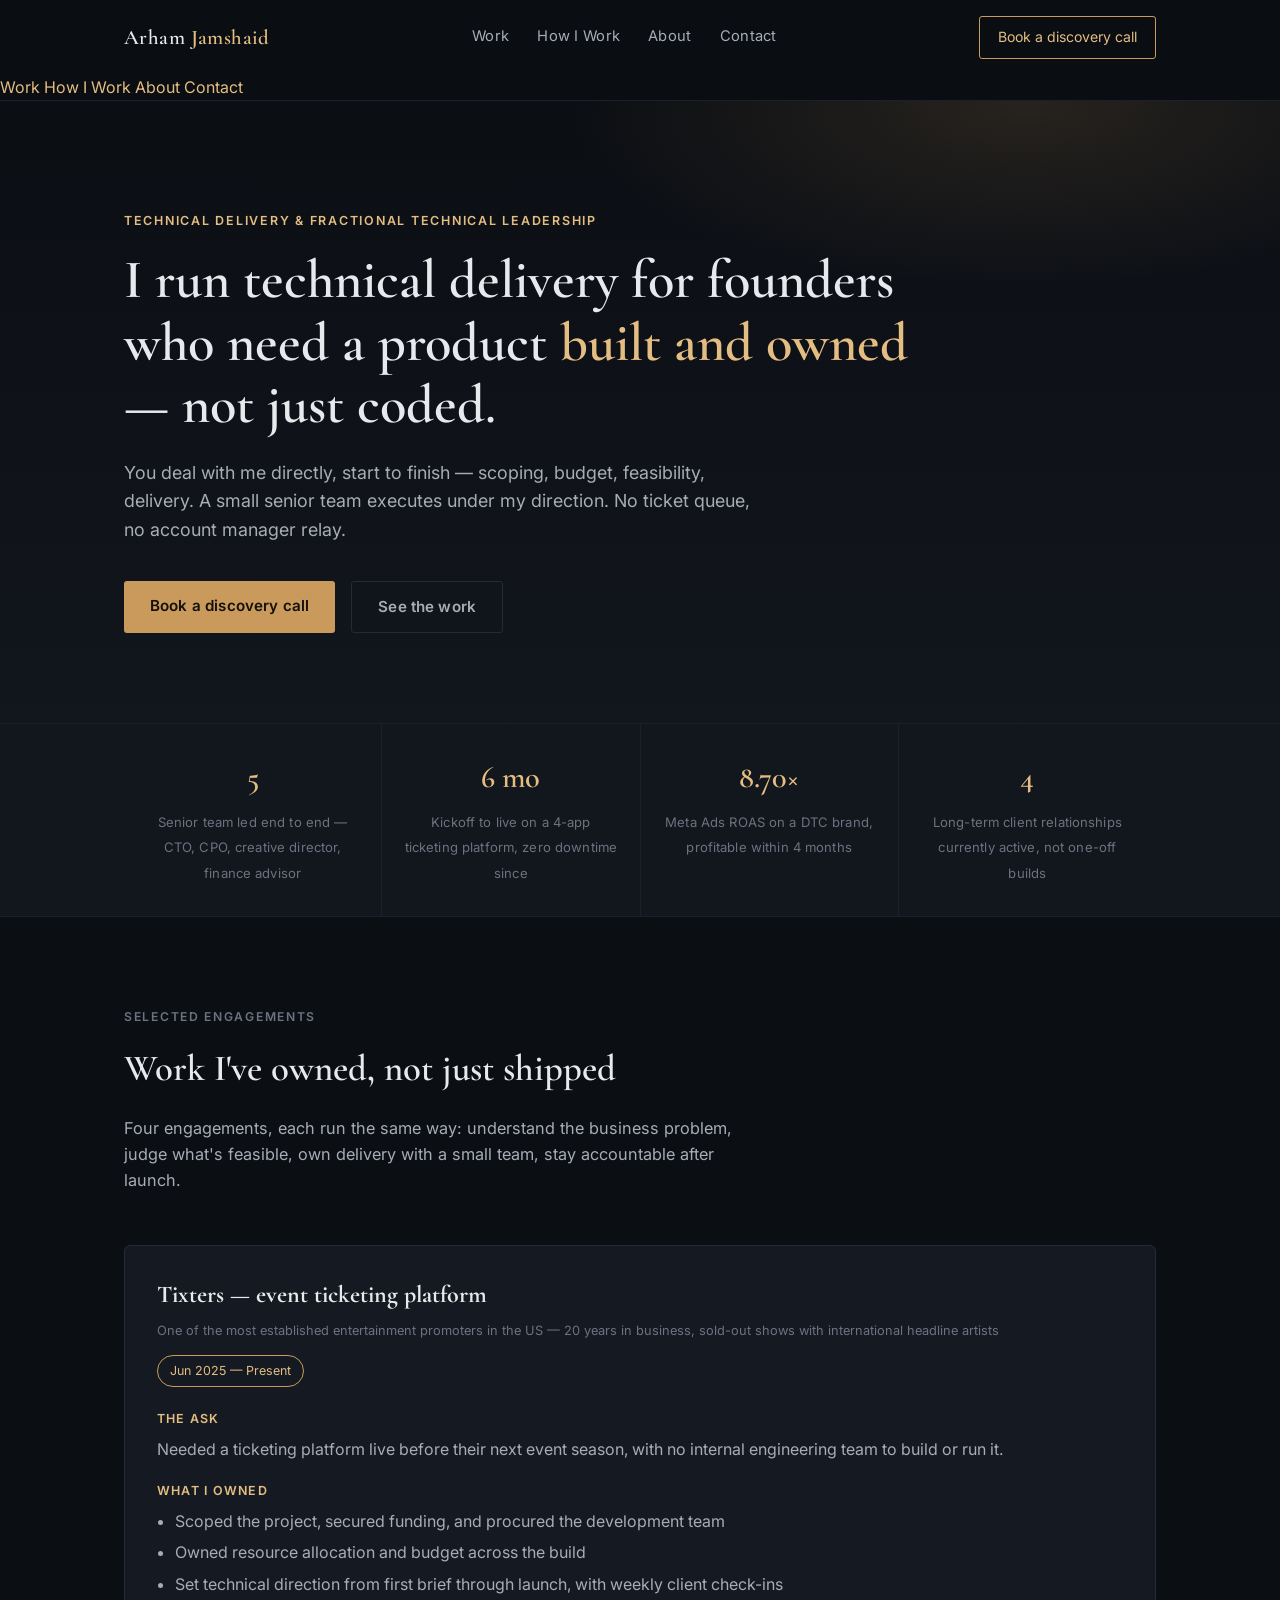
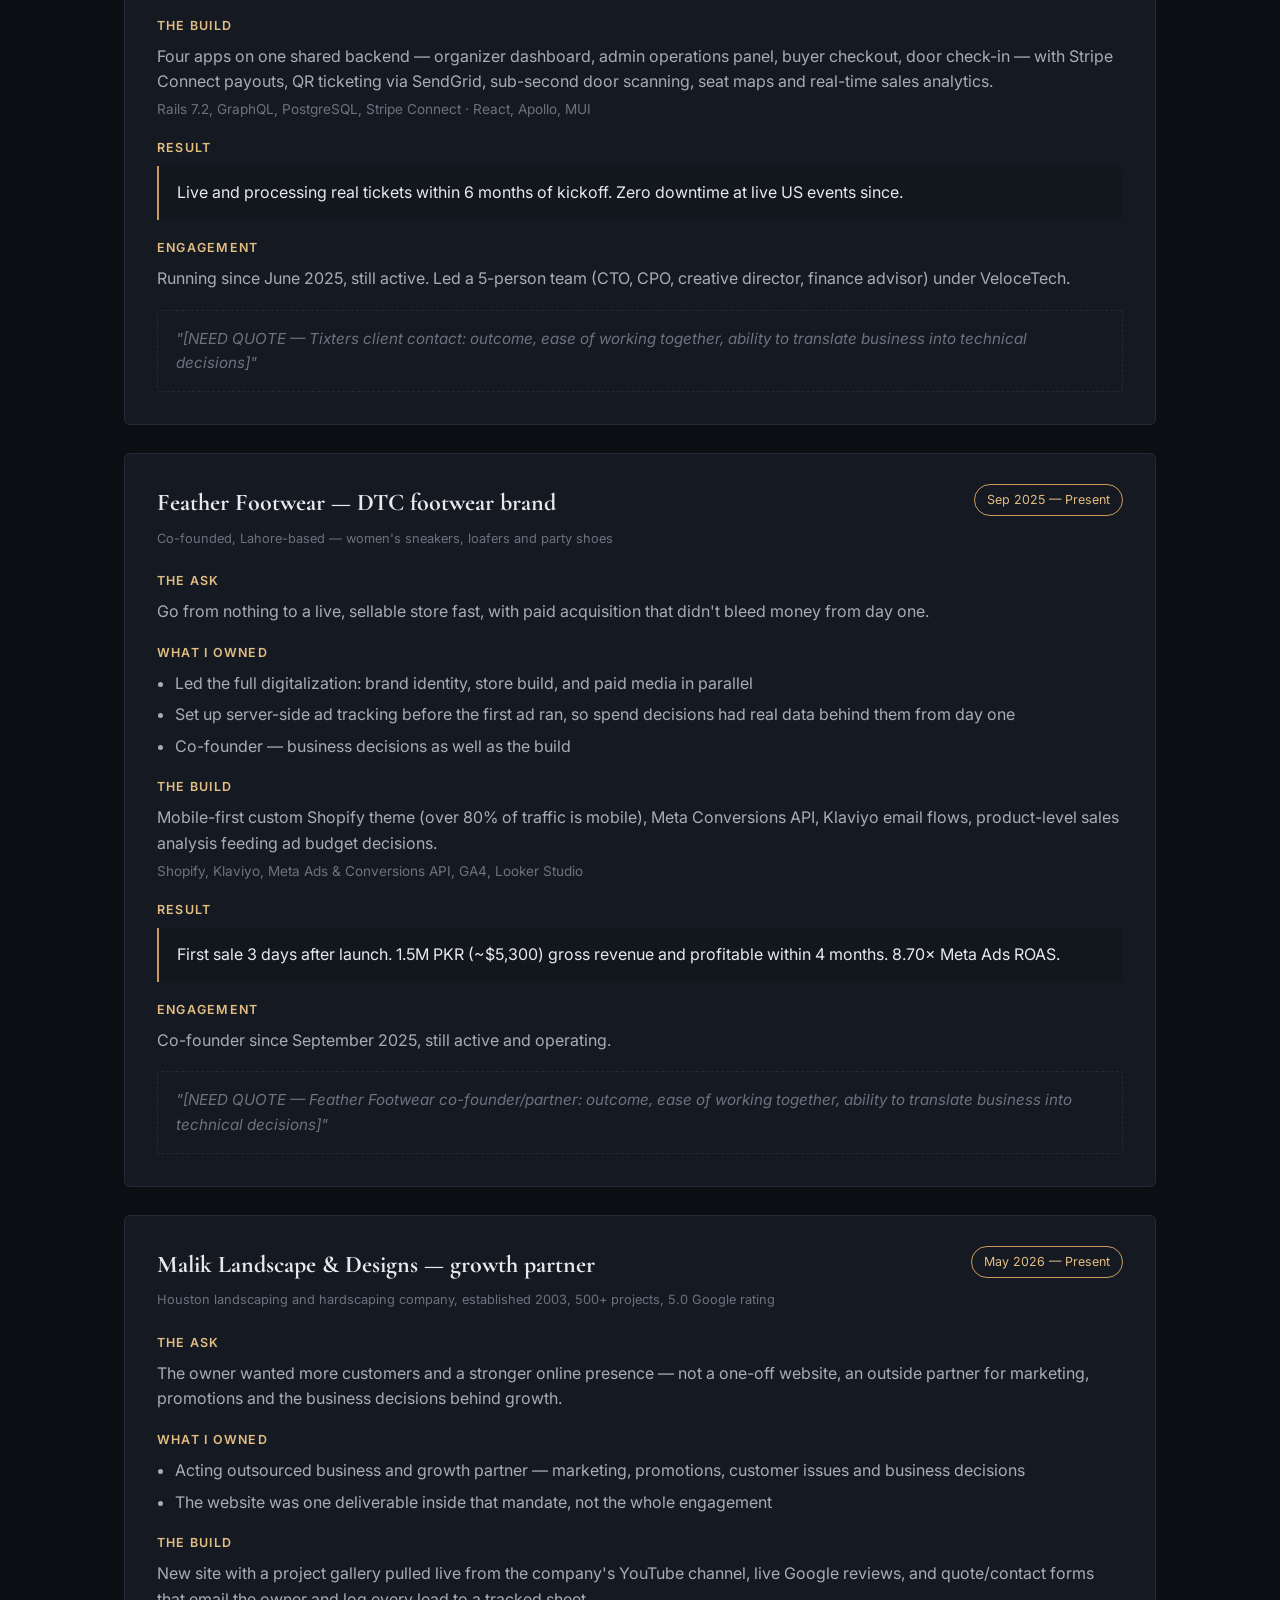
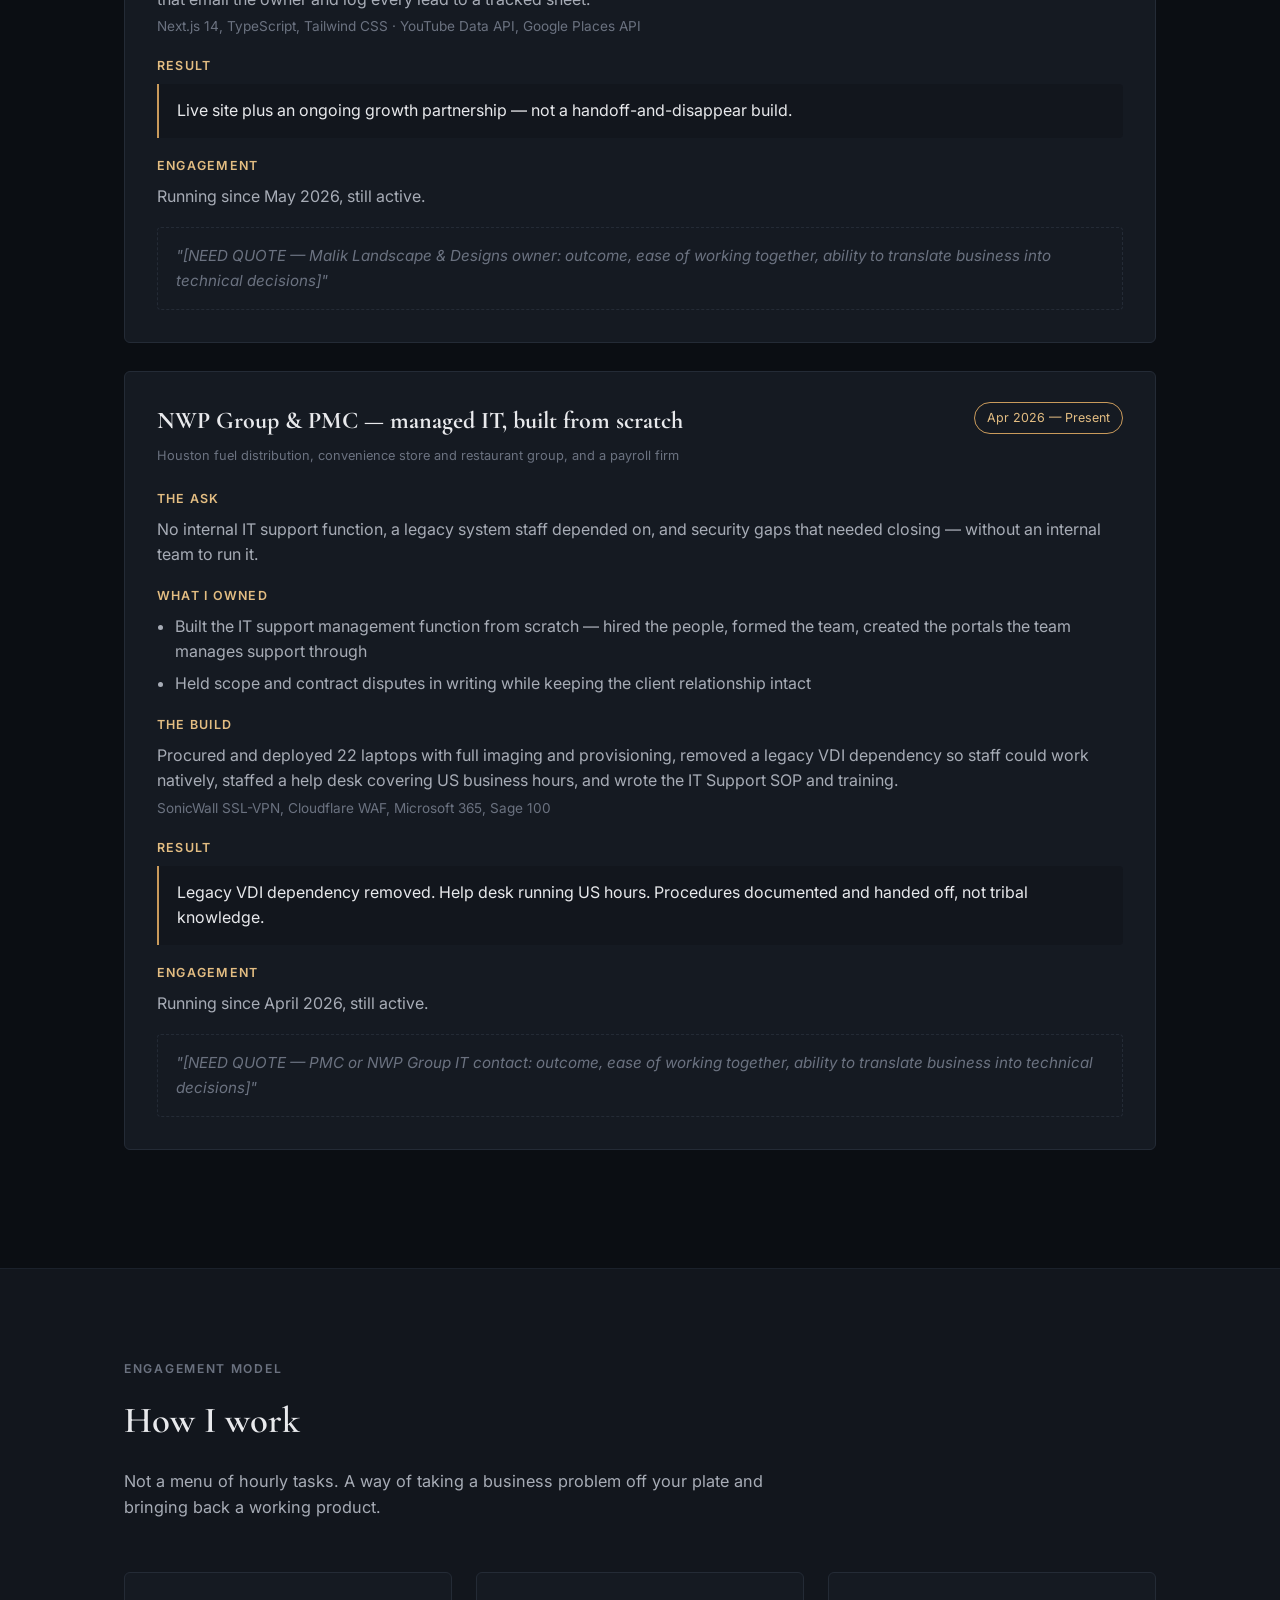
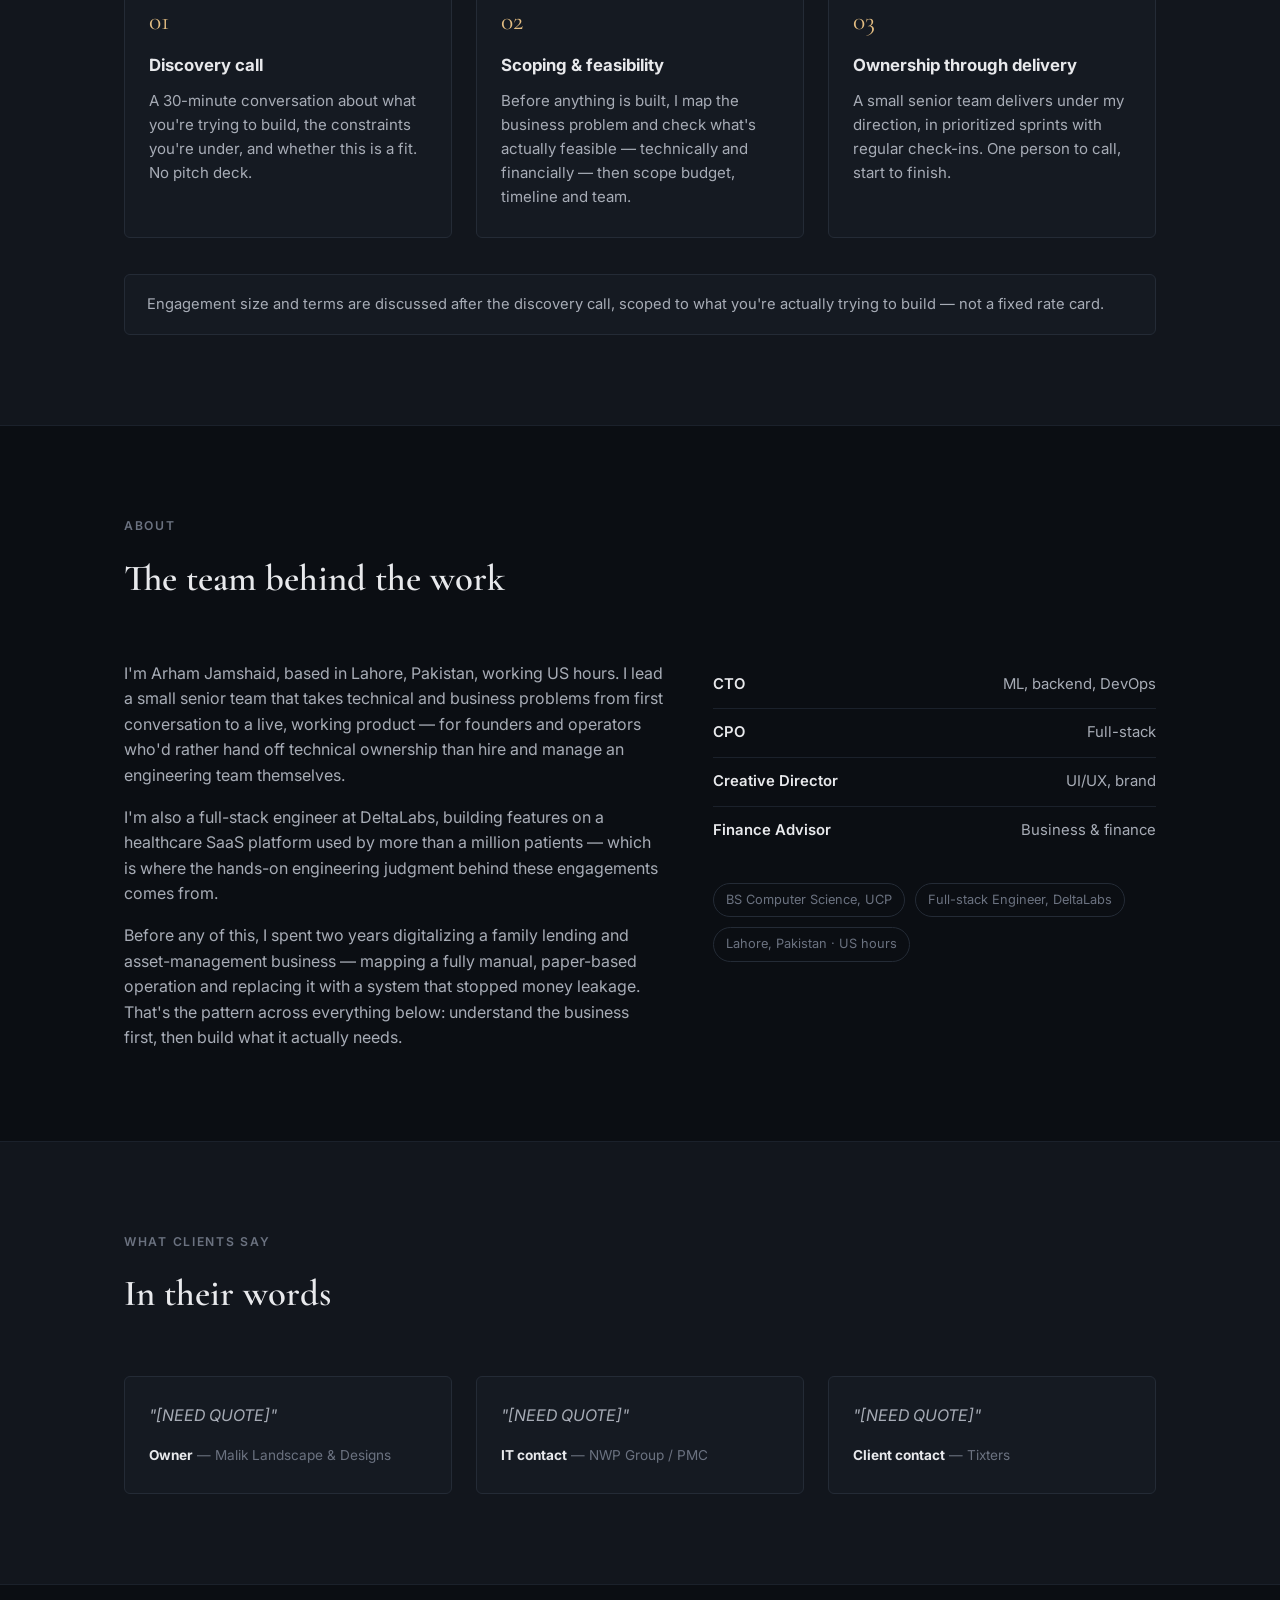
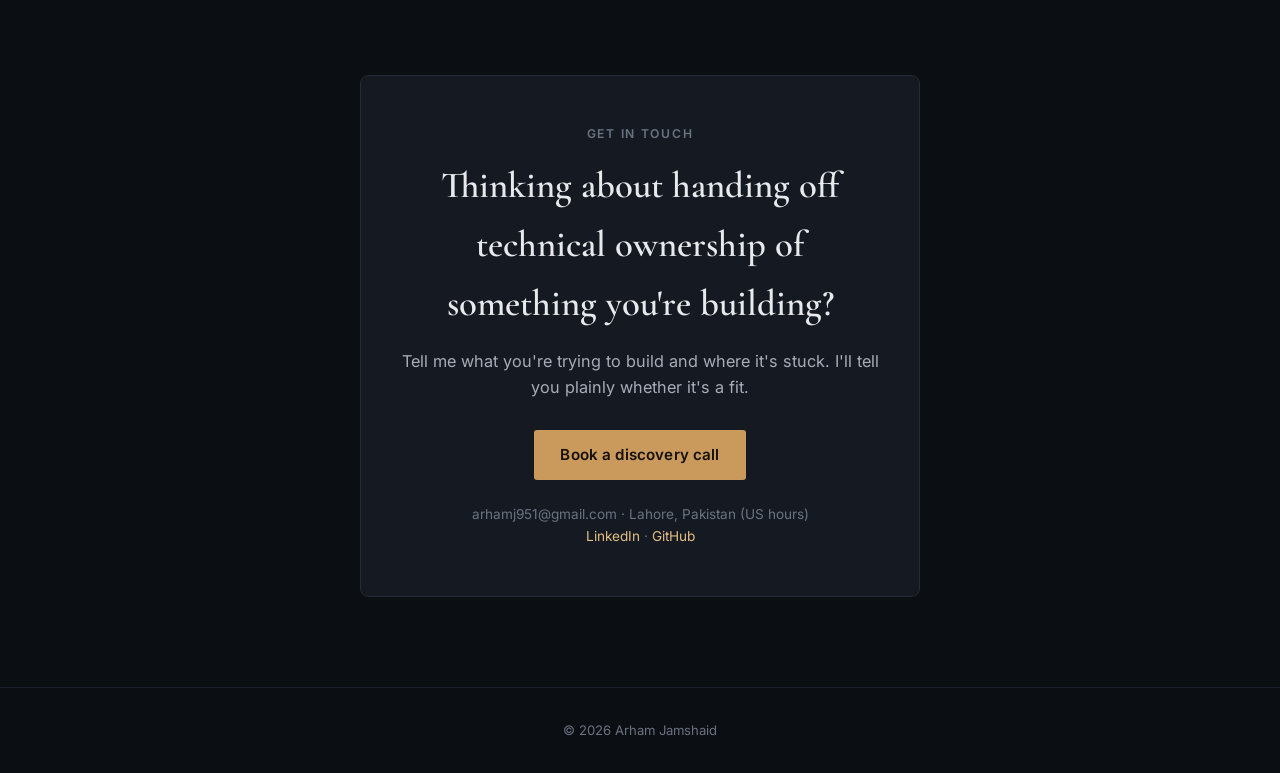
==== index.html @ d3c57f22 "Initial portfolio site" ====
<!DOCTYPE html>
<html lang="en">
<head>
<meta charset="UTF-8">
<meta name="viewport" content="width=device-width, initial-scale=1.0">
<title>Arham Jamshaid — Technical Delivery Lead</title>
<meta name="description" content="I run technical delivery for founders and operators who need a product built and owned, not just coded.">
<link rel="preconnect" href="https://fonts.googleapis.com">
<link rel="preconnect" href="https://fonts.gstatic.com" crossorigin>
<link href="https://fonts.googleapis.com/css2?family=Cormorant+Garamond:wght@500;600;700&family=Inter:wght@400;500;600;700&display=swap" rel="stylesheet">
<link rel="stylesheet" href="styles.css">
</head>
<body>

<header class="site-nav">
  <div class="nav-inner" id="navInner">
    <div class="brand">Arham <span>Jamshaid</span></div>
    <nav class="links">
      <a href="#work">Work</a>
      <a href="#how">How I Work</a>
      <a href="#about">About</a>
      <a href="#contact">Contact</a>
    </nav>
    <a href="#contact" class="nav-cta">Book a discovery call</a>
    <button class="menu-toggle" id="menuToggle" aria-label="Toggle menu">Menu</button>
  </div>
  <div class="mobile-panel" id="mobilePanel">
    <a href="#work">Work</a>
    <a href="#how">How I Work</a>
    <a href="#about">About</a>
    <a href="#contact">Contact</a>
  </div>
</header>

<section class="hero">
  <div class="wrap">
    <div class="eyebrow">Technical Delivery &amp; Fractional Technical Leadership</div>
    <h1 class="headline">I run technical delivery for founders who need a product <em>built and owned</em> — not just coded.</h1>
    <p class="hero-sub">You deal with me directly, start to finish — scoping, budget, feasibility, delivery. A small senior team executes under my direction. No ticket queue, no account manager relay.</p>
    <div class="hero-ctas">
      <a href="#contact" class="btn btn-primary">Book a discovery call</a>
      <a href="#work" class="btn btn-ghost">See the work</a>
    </div>
  </div>
</section>

<div class="proof-strip">
  <div class="wrap">
    <div class="proof-grid">
      <div class="proof-item">
        <span class="proof-num">5</span>
        <span class="proof-label">Senior team led end to end — CTO, CPO, creative director, finance advisor</span>
      </div>
      <div class="proof-item">
        <span class="proof-num">6 mo</span>
        <span class="proof-label">Kickoff to live on a 4-app ticketing platform, zero downtime since</span>
      </div>
      <div class="proof-item">
        <span class="proof-num">8.70×</span>
        <span class="proof-label">Meta Ads ROAS on a DTC brand, profitable within 4 months</span>
      </div>
      <div class="proof-item">
        <span class="proof-num">4</span>
        <span class="proof-label">Long-term client relationships currently active, not one-off builds</span>
      </div>
    </div>
  </div>
</div>

<section id="work">
  <div class="wrap">
    <div class="section-head">
      <div class="section-kicker">Selected Engagements</div>
      <h2 class="section-title">Work I've owned, not just shipped</h2>
      <p class="section-desc">Four engagements, each run the same way: understand the business problem, judge what's feasible, own delivery with a small team, stay accountable after launch.</p>
    </div>

    <!-- Tixters -->
    <article class="case">
      <div class="case-top">
        <div>
          <h3 class="case-client">Tixters — event ticketing platform</h3>
          <div class="case-tag">One of the most established entertainment promoters in the US — 20 years in business, sold-out shows with international headline artists</div>
        </div>
        <span class="case-status">Jun 2025 — Present</span>
      </div>
      <div class="case-body">
        <div class="case-row">
          <h4>The ask</h4>
          <p>Needed a ticketing platform live before their next event season, with no internal engineering team to build or run it.</p>
        </div>
        <div class="case-row">
          <h4>What I owned</h4>
          <ul>
            <li>Scoped the project, secured funding, and procured the development team</li>
            <li>Owned resource allocation and budget across the build</li>
            <li>Set technical direction from first brief through launch, with weekly client check-ins</li>
          </ul>
        </div>
        <div class="case-row">
          <h4>The build</h4>
          <p>Four apps on one shared backend — organizer dashboard, admin operations panel, buyer checkout, door check-in — with Stripe Connect payouts, QR ticketing via SendGrid, sub-second door scanning, seat maps and real-time sales analytics.</p>
          <div class="stack-line">Rails 7.2, GraphQL, PostgreSQL, Stripe Connect · React, Apollo, MUI</div>
        </div>
        <div class="case-row">
          <h4>Result</h4>
          <div class="case-result">Live and processing real tickets within 6 months of kickoff. Zero downtime at live US events since.</div>
        </div>
        <div class="case-row">
          <h4>Engagement</h4>
          <p>Running since June 2025, still active. Led a 5-person team (CTO, CPO, creative director, finance advisor) under VeloceTech.</p>
        </div>
        <div class="case-quote">"[NEED QUOTE — Tixters client contact: outcome, ease of working together, ability to translate business into technical decisions]"</div>
      </div>
    </article>

    <!-- Feather Footwear -->
    <article class="case">
      <div class="case-top">
        <div>
          <h3 class="case-client">Feather Footwear — DTC footwear brand</h3>
          <div class="case-tag">Co-founded, Lahore-based — women's sneakers, loafers and party shoes</div>
        </div>
        <span class="case-status">Sep 2025 — Present</span>
      </div>
      <div class="case-body">
        <div class="case-row">
          <h4>The ask</h4>
          <p>Go from nothing to a live, sellable store fast, with paid acquisition that didn't bleed money from day one.</p>
        </div>
        <div class="case-row">
          <h4>What I owned</h4>
          <ul>
            <li>Led the full digitalization: brand identity, store build, and paid media in parallel</li>
            <li>Set up server-side ad tracking before the first ad ran, so spend decisions had real data behind them from day one</li>
            <li>Co-founder — business decisions as well as the build</li>
          </ul>
        </div>
        <div class="case-row">
          <h4>The build</h4>
          <p>Mobile-first custom Shopify theme (over 80% of traffic is mobile), Meta Conversions API, Klaviyo email flows, product-level sales analysis feeding ad budget decisions.</p>
          <div class="stack-line">Shopify, Klaviyo, Meta Ads &amp; Conversions API, GA4, Looker Studio</div>
        </div>
        <div class="case-row">
          <h4>Result</h4>
          <div class="case-result">First sale 3 days after launch. 1.5M PKR (~$5,300) gross revenue and profitable within 4 months. 8.70× Meta Ads ROAS.</div>
        </div>
        <div class="case-row">
          <h4>Engagement</h4>
          <p>Co-founder since September 2025, still active and operating.</p>
        </div>
        <div class="case-quote">"[NEED QUOTE — Feather Footwear co-founder/partner: outcome, ease of working together, ability to translate business into technical decisions]"</div>
      </div>
    </article>

    <!-- Malik Landscape & Designs -->
    <article class="case">
      <div class="case-top">
        <div>
          <h3 class="case-client">Malik Landscape &amp; Designs — growth partner</h3>
          <div class="case-tag">Houston landscaping and hardscaping company, established 2003, 500+ projects, 5.0 Google rating</div>
        </div>
        <span class="case-status">May 2026 — Present</span>
      </div>
      <div class="case-body">
        <div class="case-row">
          <h4>The ask</h4>
          <p>The owner wanted more customers and a stronger online presence — not a one-off website, an outside partner for marketing, promotions and the business decisions behind growth.</p>
        </div>
        <div class="case-row">
          <h4>What I owned</h4>
          <ul>
            <li>Acting outsourced business and growth partner — marketing, promotions, customer issues and business decisions</li>
            <li>The website was one deliverable inside that mandate, not the whole engagement</li>
          </ul>
        </div>
        <div class="case-row">
          <h4>The build</h4>
          <p>New site with a project gallery pulled live from the company's YouTube channel, live Google reviews, and quote/contact forms that email the owner and log every lead to a tracked sheet.</p>
          <div class="stack-line">Next.js 14, TypeScript, Tailwind CSS · YouTube Data API, Google Places API</div>
        </div>
        <div class="case-row">
          <h4>Result</h4>
          <div class="case-result">Live site plus an ongoing growth partnership — not a handoff-and-disappear build.</div>
        </div>
        <div class="case-row">
          <h4>Engagement</h4>
          <p>Running since May 2026, still active.</p>
        </div>
        <div class="case-quote">"[NEED QUOTE — Malik Landscape &amp; Designs owner: outcome, ease of working together, ability to translate business into technical decisions]"</div>
      </div>
    </article>

    <!-- NWP / PMC Managed IT -->
    <article class="case">
      <div class="case-top">
        <div>
          <h3 class="case-client">NWP Group &amp; PMC — managed IT, built from scratch</h3>
          <div class="case-tag">Houston fuel distribution, convenience store and restaurant group, and a payroll firm</div>
        </div>
        <span class="case-status">Apr 2026 — Present</span>
      </div>
      <div class="case-body">
        <div class="case-row">
          <h4>The ask</h4>
          <p>No internal IT support function, a legacy system staff depended on, and security gaps that needed closing — without an internal team to run it.</p>
        </div>
        <div class="case-row">
          <h4>What I owned</h4>
          <ul>
            <li>Built the IT support management function from scratch — hired the people, formed the team, created the portals the team manages support through</li>
            <li>Held scope and contract disputes in writing while keeping the client relationship intact</li>
          </ul>
        </div>
        <div class="case-row">
          <h4>The build</h4>
          <p>Procured and deployed 22 laptops with full imaging and provisioning, removed a legacy VDI dependency so staff could work natively, staffed a help desk covering US business hours, and wrote the IT Support SOP and training.</p>
          <div class="stack-line">SonicWall SSL-VPN, Cloudflare WAF, Microsoft 365, Sage 100</div>
        </div>
        <div class="case-row">
          <h4>Result</h4>
          <div class="case-result">Legacy VDI dependency removed. Help desk running US hours. Procedures documented and handed off, not tribal knowledge.</div>
        </div>
        <div class="case-row">
          <h4>Engagement</h4>
          <p>Running since April 2026, still active.</p>
        </div>
        <div class="case-quote">"[NEED QUOTE — PMC or NWP Group IT contact: outcome, ease of working together, ability to translate business into technical decisions]"</div>
      </div>
    </article>

  </div>
</section>

<section id="how">
  <div class="wrap">
    <div class="section-head">
      <div class="section-kicker">Engagement Model</div>
      <h2 class="section-title">How I work</h2>
      <p class="section-desc">Not a menu of hourly tasks. A way of taking a business problem off your plate and bringing back a working product.</p>
    </div>
    <div class="steps">
      <div class="step">
        <span class="step-num">01</span>
        <h3>Discovery call</h3>
        <p>A 30-minute conversation about what you're trying to build, the constraints you're under, and whether this is a fit. No pitch deck.</p>
      </div>
      <div class="step">
        <span class="step-num">02</span>
        <h3>Scoping &amp; feasibility</h3>
        <p>Before anything is built, I map the business problem and check what's actually feasible — technically and financially — then scope budget, timeline and team.</p>
      </div>
      <div class="step">
        <span class="step-num">03</span>
        <h3>Ownership through delivery</h3>
        <p>A small senior team delivers under my direction, in prioritized sprints with regular check-ins. One person to call, start to finish.</p>
      </div>
    </div>
    <div class="note-strip">
      Engagement size and terms are discussed after the discovery call, scoped to what you're actually trying to build — not a fixed rate card.
    </div>
  </div>
</section>

<section id="about">
  <div class="wrap">
    <div class="section-head">
      <div class="section-kicker">About</div>
      <h2 class="section-title">The team behind the work</h2>
    </div>
    <div class="about-grid">
      <div class="about-copy">
        <p>I'm Arham Jamshaid, based in Lahore, Pakistan, working US hours. I lead a small senior team that takes technical and business problems from first conversation to a live, working product — for founders and operators who'd rather hand off technical ownership than hire and manage an engineering team themselves.</p>
        <p>I'm also a full-stack engineer at DeltaLabs, building features on a healthcare SaaS platform used by more than a million patients — which is where the hands-on engineering judgment behind these engagements comes from.</p>
        <p>Before any of this, I spent two years digitalizing a family lending and asset-management business — mapping a fully manual, paper-based operation and replacing it with a system that stopped money leakage. That's the pattern across everything below: understand the business first, then build what it actually needs.</p>
      </div>
      <div>
        <ul class="team-list">
          <li><span class="role">CTO</span> ML, backend, DevOps</li>
          <li><span class="role">CPO</span> Full-stack</li>
          <li><span class="role">Creative Director</span> UI/UX, brand</li>
          <li><span class="role">Finance Advisor</span> Business &amp; finance</li>
        </ul>
        <div class="credentials">
          <span class="pill">BS Computer Science, UCP</span>
          <span class="pill">Full-stack Engineer, DeltaLabs</span>
          <span class="pill">Lahore, Pakistan · US hours</span>
        </div>
      </div>
    </div>
  </div>
</section>

<section id="testimonials">
  <div class="wrap">
    <div class="section-head">
      <div class="section-kicker">What clients say</div>
      <h2 class="section-title">In their words</h2>
    </div>
    <div class="testi-grid">
      <div class="testi-card">
        <p class="quote">"[NEED QUOTE]"</p>
        <div class="testi-who"><strong>Owner</strong> — Malik Landscape &amp; Designs</div>
      </div>
      <div class="testi-card">
        <p class="quote">"[NEED QUOTE]"</p>
        <div class="testi-who"><strong>IT contact</strong> — NWP Group / PMC</div>
      </div>
      <div class="testi-card">
        <p class="quote">"[NEED QUOTE]"</p>
        <div class="testi-who"><strong>Client contact</strong> — Tixters</div>
      </div>
    </div>
  </div>
</section>

<section id="contact">
  <div class="wrap">
    <div class="contact-box">
      <div class="section-kicker">Get in touch</div>
      <h2 class="section-title">Thinking about handing off technical ownership of something you're building?</h2>
      <p class="section-desc">Tell me what you're trying to build and where it's stuck. I'll tell you plainly whether it's a fit.</p>
      <a class="btn btn-primary" href="mailto:arhamj951@gmail.com?subject=Discovery%20call">Book a discovery call</a>
      <div class="contact-meta">
        arhamj951@gmail.com · Lahore, Pakistan (US hours)<br>
        <a href="https://linkedin.com/in/arham-jamshaid-595529261">LinkedIn</a> · <a href="https://github.com/arhamj951">GitHub</a>
      </div>
    </div>
  </div>
</section>

<footer class="site-footer">
  <div class="wrap">&copy; <span id="year"></span> Arham Jamshaid</div>
</footer>

<script src="script.js"></script>
</body>
</html>
---- styles.css ----
/* ============================================================
   Design tokens
   Mood: stoic competence, quiet intensity, dark premium B2B.
   Base: charcoal/navy. Accent: weathered bronze (the one bold
   accent color). No literal character/fandom references anywhere
   below this comment — mood only, translated into palette/type.
   ============================================================ */
:root {
  --bg: #0b0e13;
  --bg-raised: #12161d;
  --bg-card: #151a22;
  --border: #242b36;
  --border-soft: #1b212b;
  --text: #e8e9ec;
  --text-dim: #a7acb6;
  --text-faint: #6b7280;
  --accent: #c99a5b;
  --accent-soft: #c99a5b26;
  --accent-text: #e3bd82;
  --steel: #4d6a7a;

  --font-display: "Cormorant Garamond", Georgia, serif;
  --font-body: "Inter", -apple-system, BlinkMacSystemFont, "Segoe UI", sans-serif;

  --maxw: 1080px;
}

* { box-sizing: border-box; }
html { scroll-behavior: smooth; }

body {
  margin: 0;
  background: var(--bg);
  color: var(--text);
  font-family: var(--font-body);
  line-height: 1.6;
  -webkit-font-smoothing: antialiased;
}

img, svg { max-width: 100%; }

a { color: var(--accent-text); text-decoration: none; }
a:hover { text-decoration: underline; }

.wrap {
  max-width: var(--maxw);
  margin: 0 auto;
  padding: 0 24px;
}

/* ---------- Nav ---------- */
header.site-nav {
  position: sticky;
  top: 0;
  z-index: 50;
  background: rgba(11, 14, 19, 0.88);
  backdrop-filter: blur(10px);
  border-bottom: 1px solid var(--border-soft);
}

.nav-inner {
  display: flex;
  align-items: center;
  justify-content: space-between;
  padding: 16px 24px;
  max-width: var(--maxw);
  margin: 0 auto;
}

.brand {
  font-family: var(--font-display);
  font-size: 1.3rem;
  font-weight: 600;
  letter-spacing: 0.02em;
  color: var(--text);
}
.brand span { color: var(--accent-text); }

nav.links {
  display: flex;
  gap: 28px;
}
nav.links a {
  color: var(--text-dim);
  font-size: 0.92rem;
  letter-spacing: 0.02em;
}
nav.links a:hover { color: var(--text); text-decoration: none; }

.nav-cta {
  display: inline-block;
  padding: 9px 18px;
  border: 1px solid var(--accent);
  border-radius: 3px;
  color: var(--accent-text) !important;
  font-size: 0.88rem;
}
.nav-cta:hover { background: var(--accent-soft); text-decoration: none; }

.menu-toggle {
  display: none;
  background: none;
  border: 1px solid var(--border);
  color: var(--text);
  padding: 8px 12px;
  border-radius: 3px;
}

/* ---------- Hero ---------- */
.hero {
  padding: 110px 0 90px;
  border-bottom: 1px solid var(--border-soft);
  background:
    radial-gradient(ellipse 60% 50% at 80% 0%, var(--accent-soft), transparent 60%),
    linear-gradient(180deg, var(--bg) 0%, var(--bg-raised) 100%);
}

.eyebrow {
  text-transform: uppercase;
  letter-spacing: 0.14em;
  font-size: 0.78rem;
  color: var(--accent-text);
  font-weight: 600;
  margin-bottom: 18px;
}

h1.headline {
  font-family: var(--font-display);
  font-weight: 600;
  font-size: clamp(2.1rem, 5vw, 3.4rem);
  line-height: 1.15;
  margin: 0 0 22px;
  max-width: 820px;
  color: var(--text);
}
h1.headline em {
  font-style: normal;
  color: var(--accent-text);
}

.hero-sub {
  font-size: 1.12rem;
  color: var(--text-dim);
  max-width: 640px;
  margin: 0 0 36px;
}

.hero-ctas { display: flex; gap: 16px; flex-wrap: wrap; }

.btn {
  display: inline-block;
  padding: 13px 26px;
  border-radius: 3px;
  font-size: 0.95rem;
  font-weight: 600;
  letter-spacing: 0.01em;
}
.btn-primary {
  background: var(--accent);
  color: #15100a;
}
.btn-primary:hover { background: var(--accent-text); text-decoration: none; }
.btn-ghost {
  border: 1px solid var(--border);
  color: var(--text-dim);
}
.btn-ghost:hover { border-color: var(--accent); color: var(--text); text-decoration: none; }

/* ---------- Proof strip ---------- */
.proof-strip {
  border-bottom: 1px solid var(--border-soft);
  background: var(--bg-raised);
}
.proof-grid {
  display: grid;
  grid-template-columns: repeat(4, 1fr);
  gap: 1px;
  background: var(--border-soft);
}
.proof-item {
  background: var(--bg-raised);
  padding: 30px 22px;
  text-align: center;
}
.proof-num {
  font-family: var(--font-display);
  font-size: 1.9rem;
  color: var(--accent-text);
  font-weight: 600;
  display: block;
  margin-bottom: 6px;
}
.proof-label {
  font-size: 0.82rem;
  color: var(--text-faint);
  letter-spacing: 0.01em;
}

/* ---------- Section shells ---------- */
section { padding: 90px 0; }
.section-head { max-width: 640px; margin-bottom: 52px; }
.section-kicker {
  text-transform: uppercase;
  letter-spacing: 0.14em;
  font-size: 0.76rem;
  color: var(--text-faint);
  font-weight: 600;
  margin-bottom: 14px;
}
h2.section-title {
  font-family: var(--font-display);
  font-size: clamp(1.7rem, 3.4vw, 2.3rem);
  font-weight: 600;
  margin: 0 0 14px;
  color: var(--text);
}
.section-desc { color: var(--text-dim); font-size: 1.02rem; }

#work { background: var(--bg); }

/* ---------- Case studies ---------- */
.case {
  border: 1px solid var(--border);
  border-radius: 6px;
  background: var(--bg-card);
  margin-bottom: 28px;
  overflow: hidden;
}
.case-top {
  display: flex;
  justify-content: space-between;
  align-items: flex-start;
  flex-wrap: wrap;
  gap: 14px;
  padding: 30px 32px 0;
}
.case-client {
  font-family: var(--font-display);
  font-size: 1.5rem;
  color: var(--text);
  margin: 0 0 6px;
}
.case-tag {
  font-size: 0.8rem;
  color: var(--text-faint);
}
.case-status {
  font-size: 0.78rem;
  padding: 5px 12px;
  border: 1px solid var(--accent);
  border-radius: 20px;
  color: var(--accent-text);
  white-space: nowrap;
  height: fit-content;
}
.case-body { padding: 22px 32px 32px; }

.case-row { margin-bottom: 18px; }
.case-row:last-child { margin-bottom: 0; }
.case-row h4 {
  font-size: 0.78rem;
  text-transform: uppercase;
  letter-spacing: 0.1em;
  color: var(--accent-text);
  margin: 0 0 8px;
  font-weight: 600;
}
.case-row p { margin: 0; color: var(--text-dim); }
.case-row ul { margin: 0; padding-left: 18px; color: var(--text-dim); }
.case-row li { margin-bottom: 6px; }

.case-result {
  background: var(--bg-raised);
  border-left: 2px solid var(--accent);
  padding: 14px 18px;
  border-radius: 0 4px 4px 0;
  color: var(--text);
}

.case-quote {
  margin-top: 16px;
  padding: 16px 18px;
  border: 1px dashed var(--border);
  border-radius: 4px;
  font-style: italic;
  color: var(--text-faint);
  font-size: 0.95rem;
}

.stack-line {
  font-size: 0.85rem;
  color: var(--text-faint);
  margin-top: 4px;
}

/* ---------- How I work ---------- */
#how { background: var(--bg-raised); border-top: 1px solid var(--border-soft); border-bottom: 1px solid var(--border-soft); }
.steps {
  display: grid;
  grid-template-columns: repeat(3, 1fr);
  gap: 24px;
}
.step {
  background: var(--bg-card);
  border: 1px solid var(--border);
  border-radius: 6px;
  padding: 28px 24px;
}
.step-num {
  font-family: var(--font-display);
  color: var(--accent-text);
  font-size: 1.6rem;
  display: block;
  margin-bottom: 10px;
}
.step h3 {
  font-size: 1.05rem;
  margin: 0 0 10px;
  color: var(--text);
}
.step p { color: var(--text-dim); font-size: 0.94rem; margin: 0; }

.note-strip {
  margin-top: 36px;
  padding: 18px 22px;
  background: var(--bg-card);
  border: 1px solid var(--border);
  border-radius: 6px;
  color: var(--text-dim);
  font-size: 0.92rem;
}

/* ---------- About ---------- */
.about-grid {
  display: grid;
  grid-template-columns: 1.1fr 0.9fr;
  gap: 48px;
  align-items: start;
}
.about-copy p { color: var(--text-dim); margin: 0 0 16px; }
.about-copy p:last-child { margin-bottom: 0; }

.team-list { list-style: none; margin: 0; padding: 0; }
.team-list li {
  display: flex;
  justify-content: space-between;
  padding: 12px 0;
  border-bottom: 1px solid var(--border-soft);
  color: var(--text-dim);
  font-size: 0.93rem;
}
.team-list li:last-child { border-bottom: none; }
.team-list span.role { color: var(--text); font-weight: 600; }

.credentials {
  margin-top: 28px;
  display: flex;
  flex-wrap: wrap;
  gap: 10px;
}
.pill {
  font-size: 0.8rem;
  color: var(--text-faint);
  border: 1px solid var(--border);
  padding: 6px 12px;
  border-radius: 20px;
}

/* ---------- Testimonials ---------- */
#testimonials { background: var(--bg-raised); border-top: 1px solid var(--border-soft); border-bottom: 1px solid var(--border-soft); }
.testi-grid {
  display: grid;
  grid-template-columns: repeat(3, 1fr);
  gap: 24px;
}
.testi-card {
  background: var(--bg-card);
  border: 1px solid var(--border);
  border-radius: 6px;
  padding: 26px 24px;
}
.testi-card p.quote {
  color: var(--text-dim);
  font-style: italic;
  margin: 0 0 16px;
}
.testi-who { font-size: 0.85rem; color: var(--text-faint); }
.testi-who strong { color: var(--text); font-style: normal; }

/* ---------- Contact ---------- */
#contact { text-align: center; }
.contact-box {
  max-width: 560px;
  margin: 0 auto;
  padding: 48px 40px;
  background: var(--bg-card);
  border: 1px solid var(--border);
  border-radius: 8px;
}
.contact-box h2 { margin-top: 0; }
.contact-box .section-desc { margin: 0 auto 30px; }
.contact-meta {
  margin-top: 24px;
  font-size: 0.85rem;
  color: var(--text-faint);
}

footer.site-footer {
  border-top: 1px solid var(--border-soft);
  padding: 32px 0;
  text-align: center;
  color: var(--text-faint);
  font-size: 0.82rem;
}

/* ---------- Responsive ---------- */
@media (max-width: 860px) {
  .proof-grid { grid-template-columns: repeat(2, 1fr); }
  .steps { grid-template-columns: 1fr; }
  .testi-grid { grid-template-columns: 1fr; }
  .about-grid { grid-template-columns: 1fr; gap: 32px; }
}

@media (max-width: 640px) {
  nav.links { display: none; }
  .menu-toggle { display: inline-block; }
  .nav-inner.open + .mobile-panel { display: flex; }
  .mobile-panel {
    display: none;
    flex-direction: column;
    gap: 2px;
    padding: 8px 24px 18px;
    border-bottom: 1px solid var(--border-soft);
    background: var(--bg);
  }
  .mobile-panel a {
    padding: 12px 4px;
    color: var(--text-dim);
    border-bottom: 1px solid var(--border-soft);
  }
  .hero { padding: 80px 0 60px; }
  .proof-grid { grid-template-columns: 1fr 1fr; }
  .case-top { padding: 24px 20px 0; }
  .case-body { padding: 18px 20px 24px; }
  section { padding: 64px 0; }
}
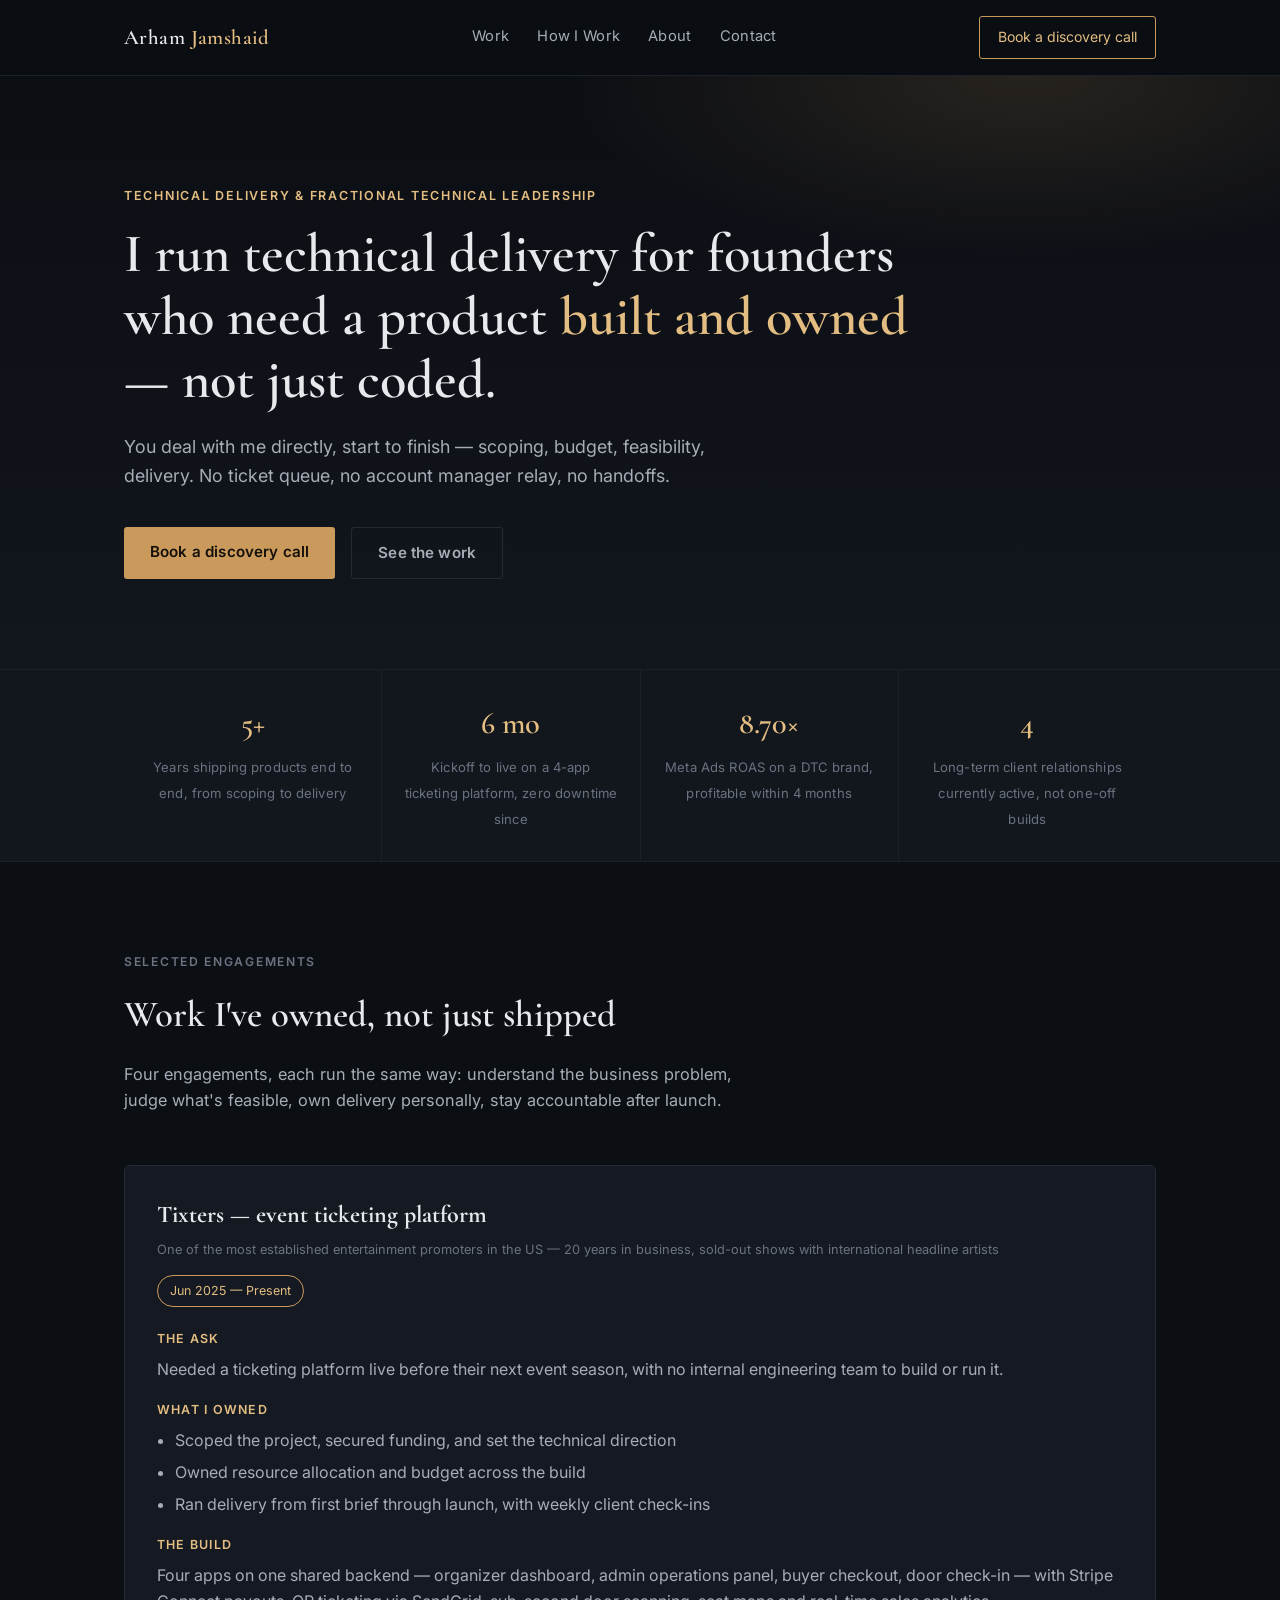
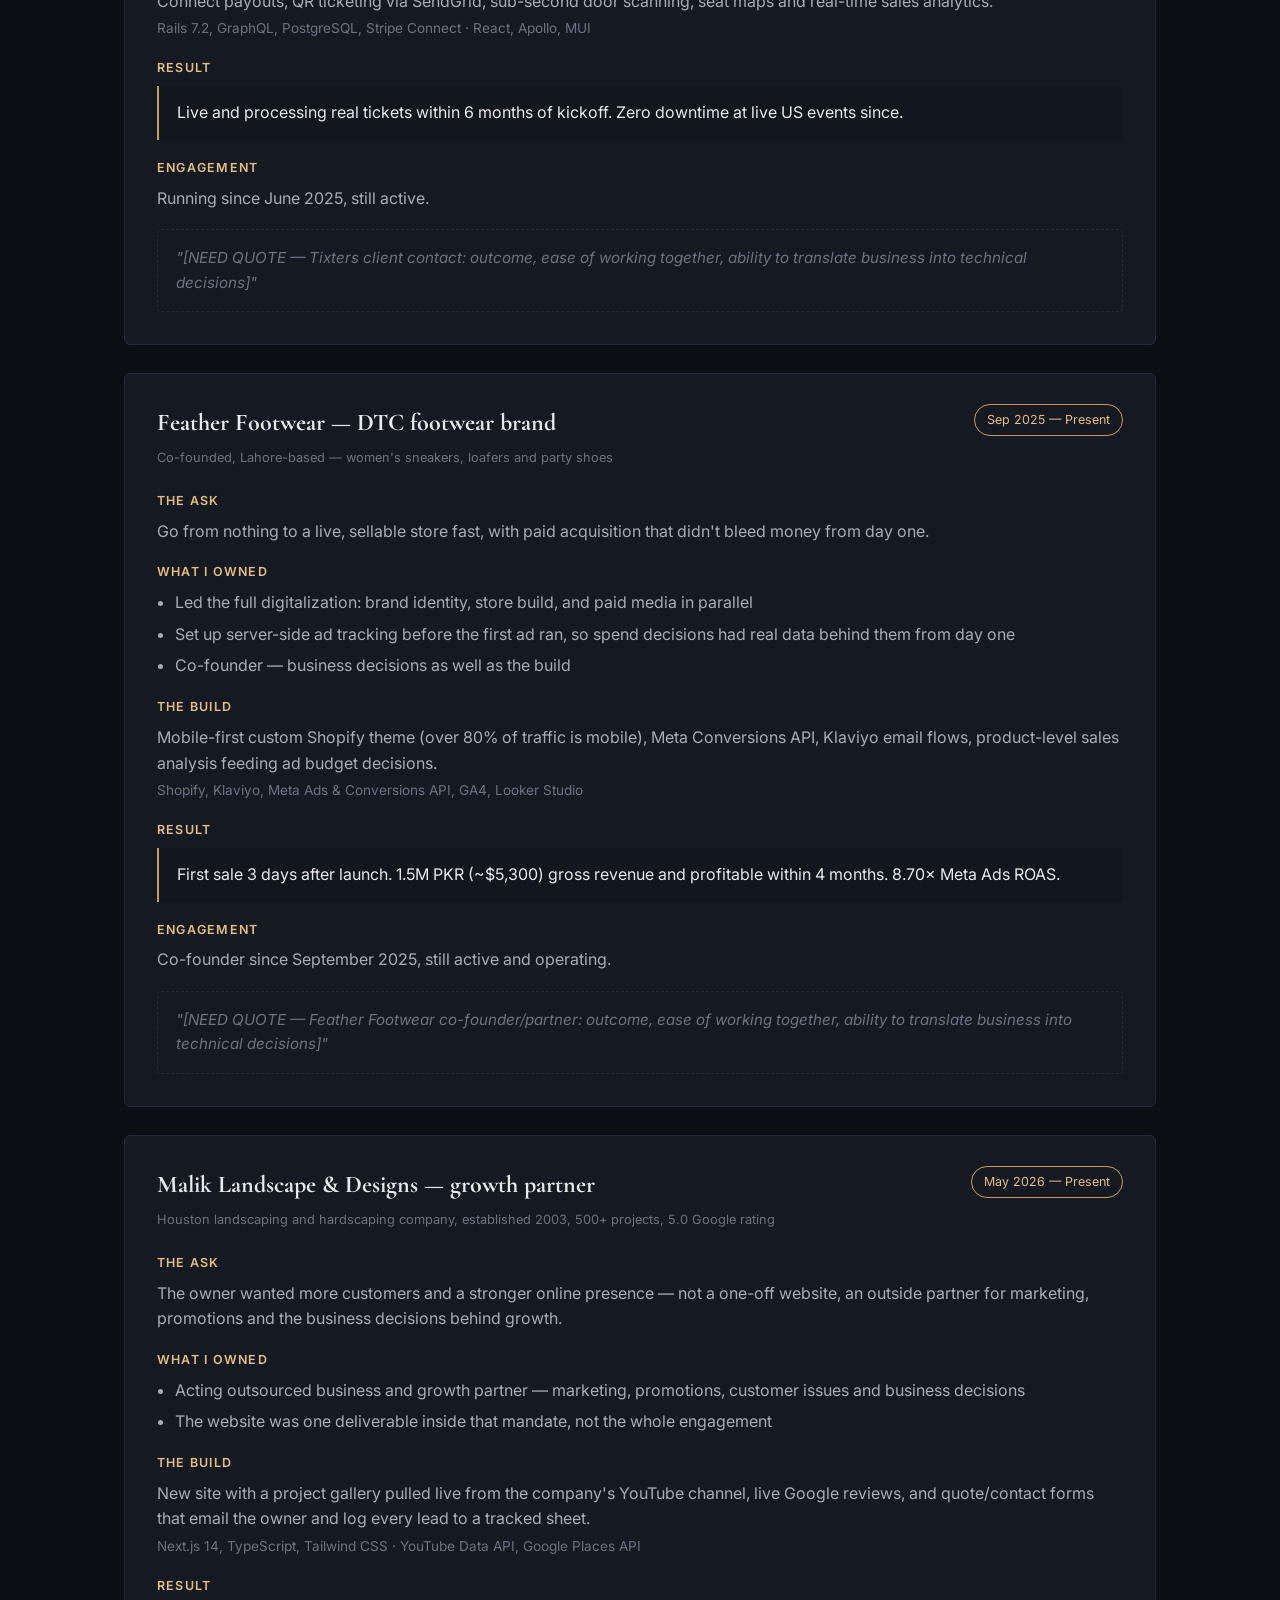
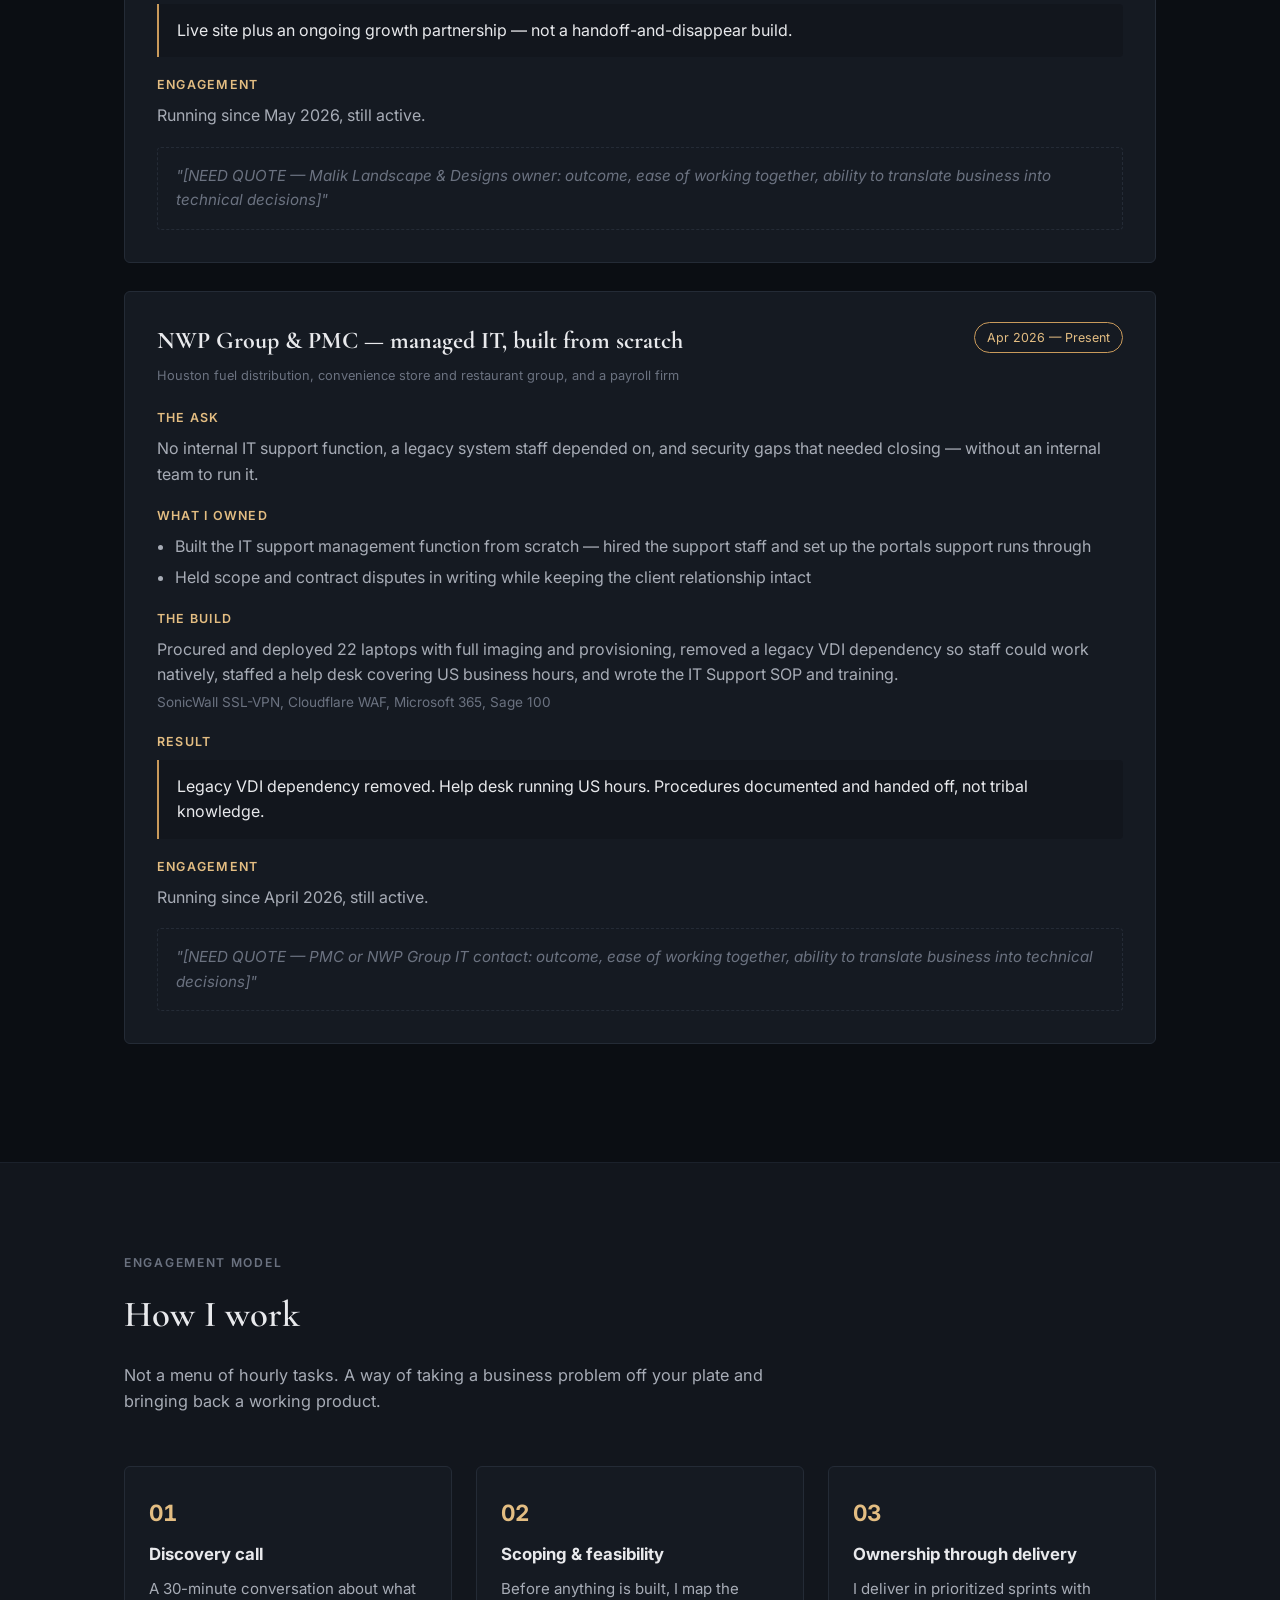
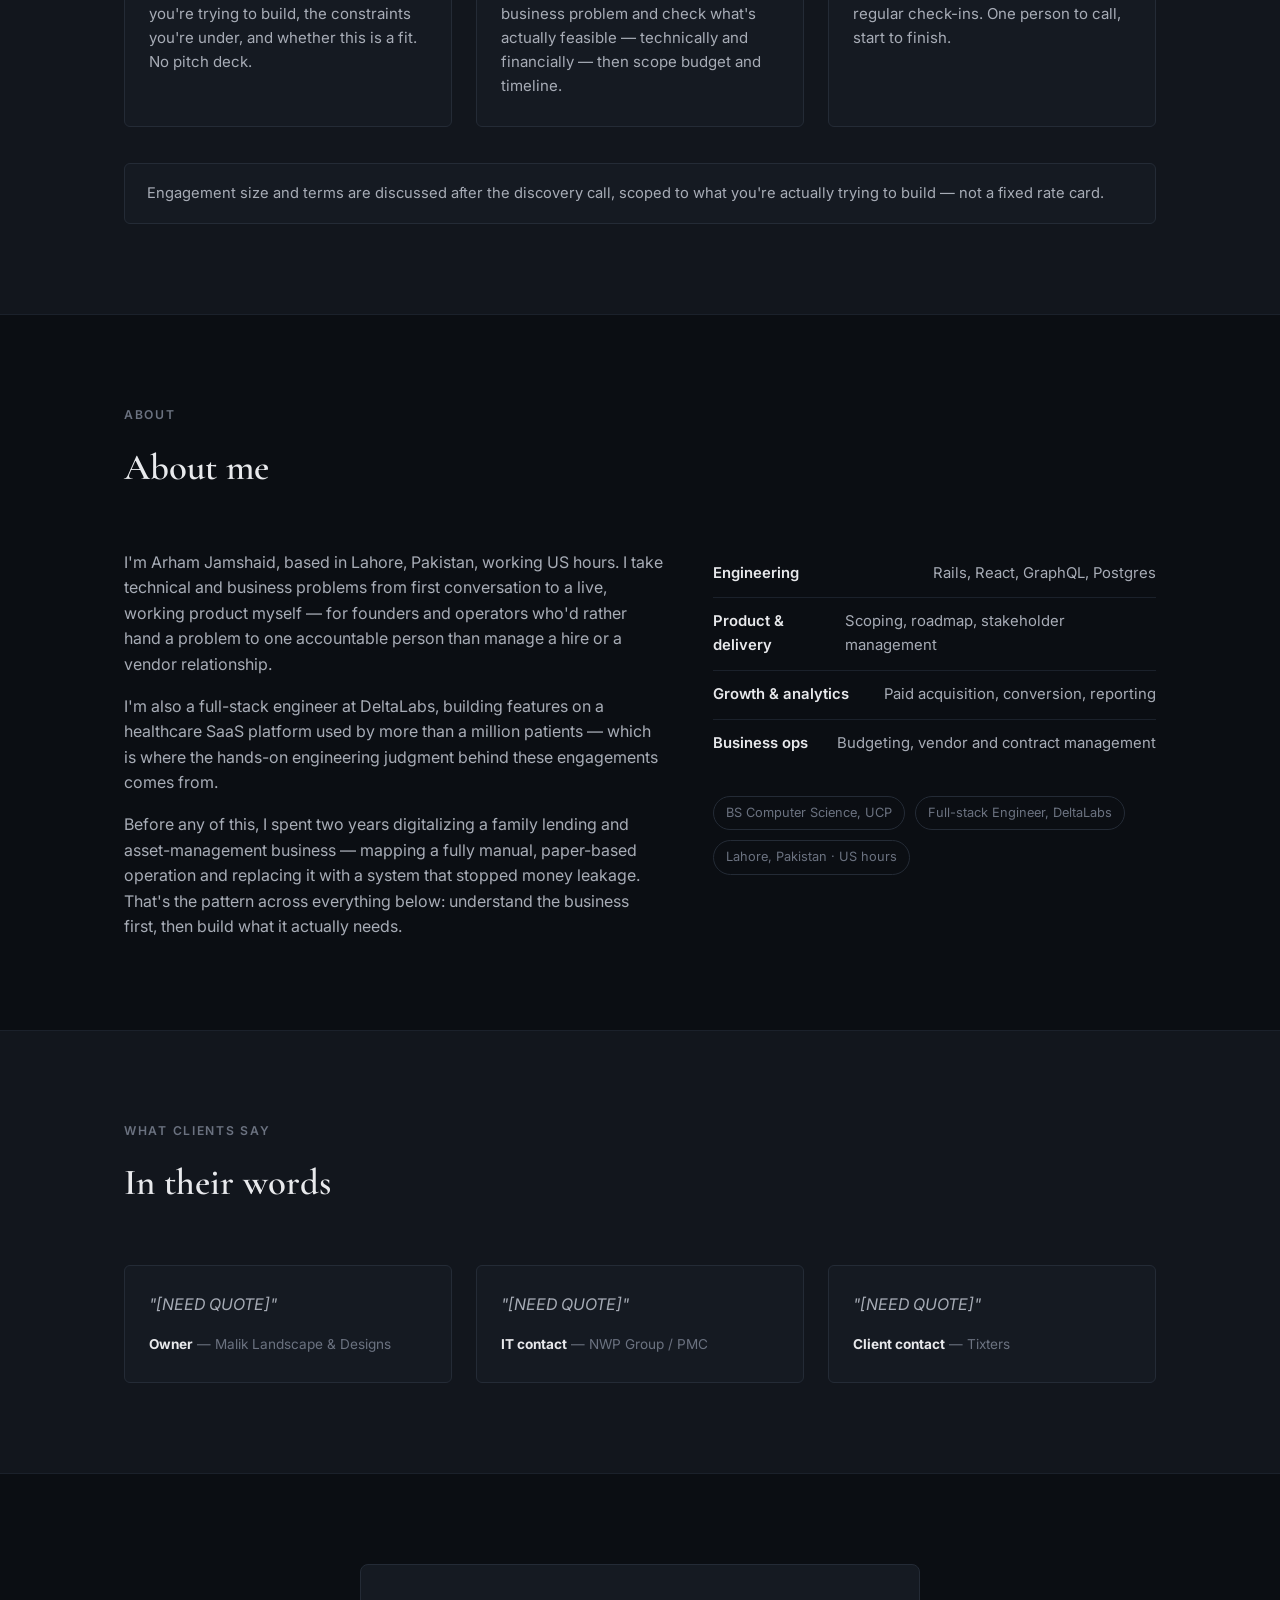
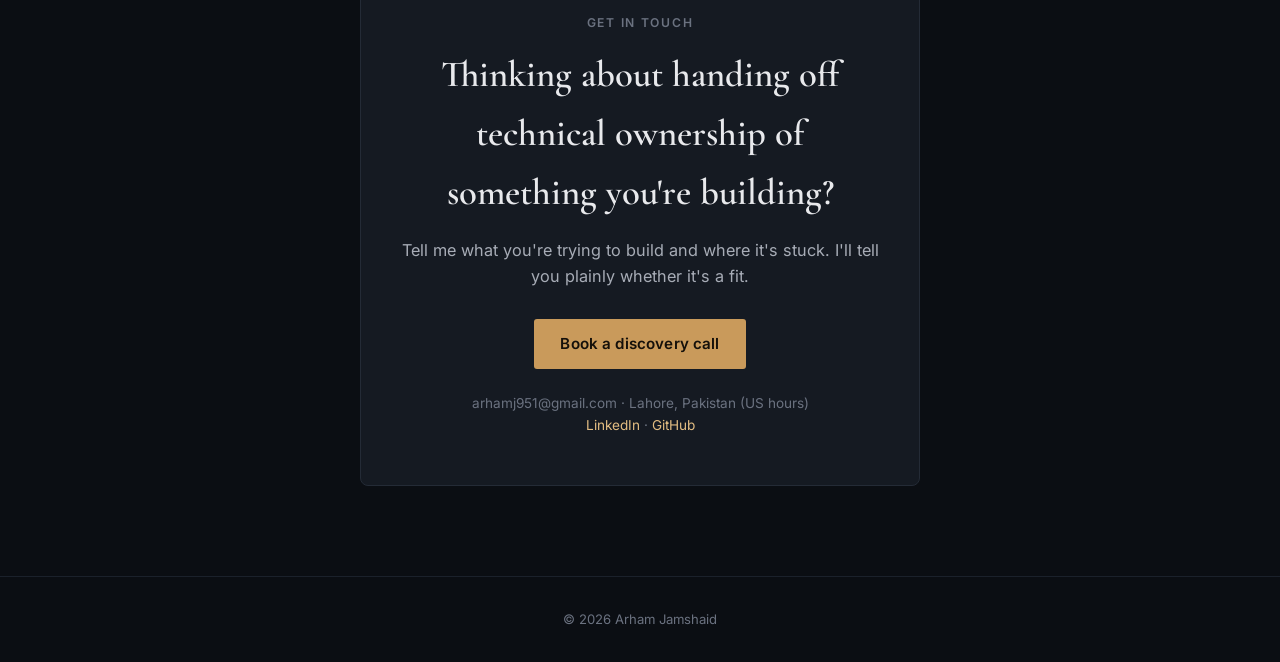
==== commit 144b78c8: "Reframe as individual contributor, remove team/role roster" ====
--- a/index.html
+++ b/index.html
@@ -36,7 +36,7 @@
   <div class="wrap">
     <div class="eyebrow">Technical Delivery &amp; Fractional Technical Leadership</div>
     <h1 class="headline">I run technical delivery for founders who need a product <em>built and owned</em> — not just coded.</h1>
-    <p class="hero-sub">You deal with me directly, start to finish — scoping, budget, feasibility, delivery. A small senior team executes under my direction. No ticket queue, no account manager relay.</p>
+    <p class="hero-sub">You deal with me directly, start to finish — scoping, budget, feasibility, delivery. No ticket queue, no account manager relay, no handoffs.</p>
     <div class="hero-ctas">
       <a href="#contact" class="btn btn-primary">Book a discovery call</a>
       <a href="#work" class="btn btn-ghost">See the work</a>
@@ -48,8 +48,8 @@
   <div class="wrap">
     <div class="proof-grid">
       <div class="proof-item">
-        <span class="proof-num">5</span>
-        <span class="proof-label">Senior team led end to end — CTO, CPO, creative director, finance advisor</span>
+        <span class="proof-num">5+</span>
+        <span class="proof-label">Years shipping products end to end, from scoping to delivery</span>
       </div>
       <div class="proof-item">
         <span class="proof-num">6 mo</span>
@@ -72,7 +72,7 @@
     <div class="section-head">
       <div class="section-kicker">Selected Engagements</div>
       <h2 class="section-title">Work I've owned, not just shipped</h2>
-      <p class="section-desc">Four engagements, each run the same way: understand the business problem, judge what's feasible, own delivery with a small team, stay accountable after launch.</p>
+      <p class="section-desc">Four engagements, each run the same way: understand the business problem, judge what's feasible, own delivery personally, stay accountable after launch.</p>
     </div>
 
     <!-- Tixters -->
@@ -92,9 +92,9 @@
         <div class="case-row">
           <h4>What I owned</h4>
           <ul>
-            <li>Scoped the project, secured funding, and procured the development team</li>
+            <li>Scoped the project, secured funding, and set the technical direction</li>
             <li>Owned resource allocation and budget across the build</li>
-            <li>Set technical direction from first brief through launch, with weekly client check-ins</li>
+            <li>Ran delivery from first brief through launch, with weekly client check-ins</li>
           </ul>
         </div>
         <div class="case-row">
@@ -108,7 +108,7 @@
         </div>
         <div class="case-row">
           <h4>Engagement</h4>
-          <p>Running since June 2025, still active. Led a 5-person team (CTO, CPO, creative director, finance advisor) under VeloceTech.</p>
+          <p>Running since June 2025, still active.</p>
         </div>
         <div class="case-quote">"[NEED QUOTE — Tixters client contact: outcome, ease of working together, ability to translate business into technical decisions]"</div>
       </div>
@@ -208,7 +208,7 @@
         <div class="case-row">
           <h4>What I owned</h4>
           <ul>
-            <li>Built the IT support management function from scratch — hired the people, formed the team, created the portals the team manages support through</li>
+            <li>Built the IT support management function from scratch — hired the support staff and set up the portals support runs through</li>
             <li>Held scope and contract disputes in writing while keeping the client relationship intact</li>
           </ul>
         </div>
@@ -248,12 +248,12 @@
       <div class="step">
         <span class="step-num">02</span>
         <h3>Scoping &amp; feasibility</h3>
-        <p>Before anything is built, I map the business problem and check what's actually feasible — technically and financially — then scope budget, timeline and team.</p>
+        <p>Before anything is built, I map the business problem and check what's actually feasible — technically and financially — then scope budget and timeline.</p>
       </div>
       <div class="step">
         <span class="step-num">03</span>
         <h3>Ownership through delivery</h3>
-        <p>A small senior team delivers under my direction, in prioritized sprints with regular check-ins. One person to call, start to finish.</p>
+        <p>I deliver in prioritized sprints with regular check-ins. One person to call, start to finish.</p>
       </div>
     </div>
     <div class="note-strip">
@@ -266,20 +266,20 @@
   <div class="wrap">
     <div class="section-head">
       <div class="section-kicker">About</div>
-      <h2 class="section-title">The team behind the work</h2>
+      <h2 class="section-title">About me</h2>
     </div>
     <div class="about-grid">
       <div class="about-copy">
-        <p>I'm Arham Jamshaid, based in Lahore, Pakistan, working US hours. I lead a small senior team that takes technical and business problems from first conversation to a live, working product — for founders and operators who'd rather hand off technical ownership than hire and manage an engineering team themselves.</p>
+        <p>I'm Arham Jamshaid, based in Lahore, Pakistan, working US hours. I take technical and business problems from first conversation to a live, working product myself — for founders and operators who'd rather hand a problem to one accountable person than manage a hire or a vendor relationship.</p>
         <p>I'm also a full-stack engineer at DeltaLabs, building features on a healthcare SaaS platform used by more than a million patients — which is where the hands-on engineering judgment behind these engagements comes from.</p>
         <p>Before any of this, I spent two years digitalizing a family lending and asset-management business — mapping a fully manual, paper-based operation and replacing it with a system that stopped money leakage. That's the pattern across everything below: understand the business first, then build what it actually needs.</p>
       </div>
       <div>
         <ul class="team-list">
-          <li><span class="role">CTO</span> ML, backend, DevOps</li>
-          <li><span class="role">CPO</span> Full-stack</li>
-          <li><span class="role">Creative Director</span> UI/UX, brand</li>
-          <li><span class="role">Finance Advisor</span> Business &amp; finance</li>
+          <li><span class="role">Engineering</span> Rails, React, GraphQL, Postgres</li>
+          <li><span class="role">Product &amp; delivery</span> Scoping, roadmap, stakeholder management</li>
+          <li><span class="role">Growth &amp; analytics</span> Paid acquisition, conversion, reporting</li>
+          <li><span class="role">Business ops</span> Budgeting, vendor and contract management</li>
         </ul>
         <div class="credentials">
           <span class="pill">BS Computer Science, UCP</span>
--- a/styles.css
+++ b/styles.css
@@ -106,6 +106,10 @@
   border-radius: 3px;
 }
 
+.mobile-panel {
+  display: none;
+}
+
 /* ---------- Hero ---------- */
 .hero {
   padding: 110px 0 90px;
@@ -307,9 +311,12 @@
   padding: 28px 24px;
 }
 .step-num {
-  font-family: var(--font-display);
-  color: var(--accent-text);
-  font-size: 1.6rem;
+  font-family: var(--font-body);
+  font-variant-numeric: tabular-nums;
+  font-weight: 700;
+  letter-spacing: 0.02em;
+  color: var(--accent-text);
+  font-size: 1.4rem;
   display: block;
   margin-bottom: 10px;
 }
@@ -423,7 +430,9 @@
 
 @media (max-width: 640px) {
   nav.links { display: none; }
+  .nav-cta { display: none; }
   .menu-toggle { display: inline-block; }
+  .nav-inner { padding: 14px 20px; }
   .nav-inner.open + .mobile-panel { display: flex; }
   .mobile-panel {
     display: none;
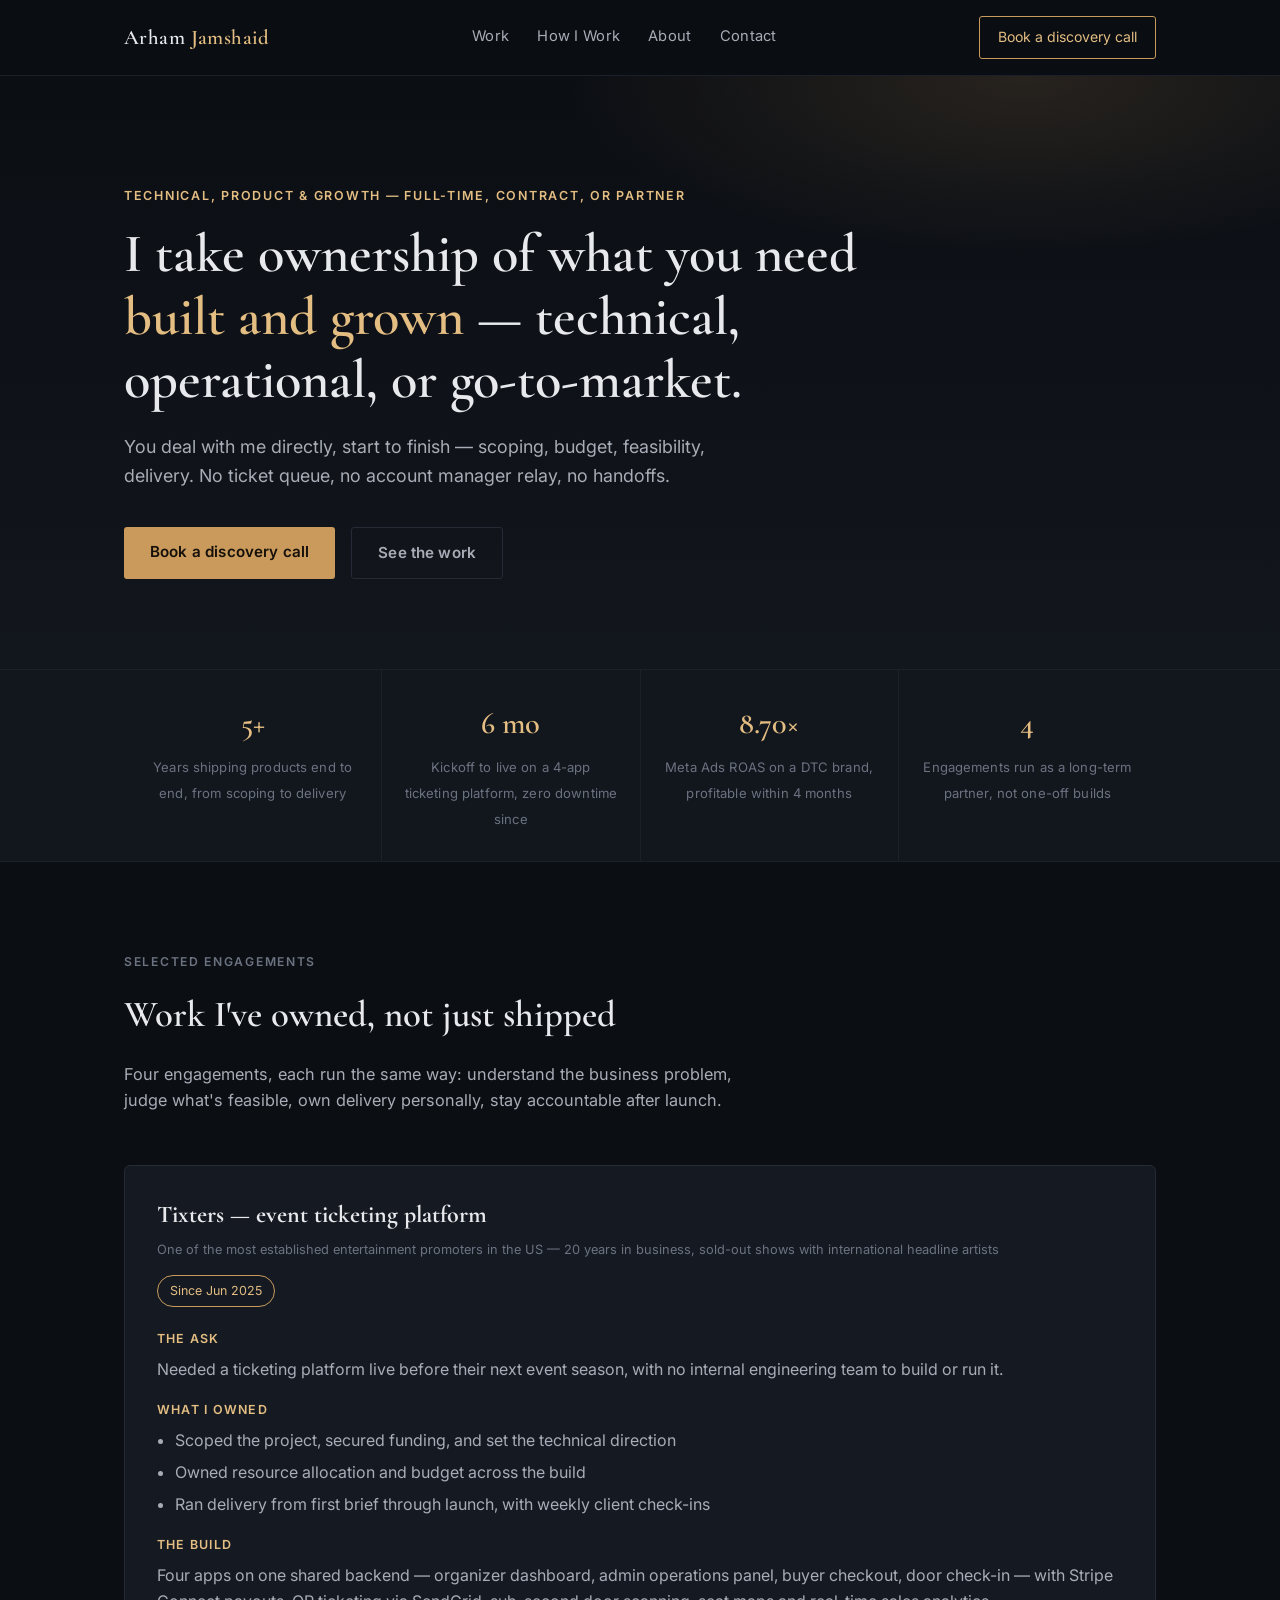
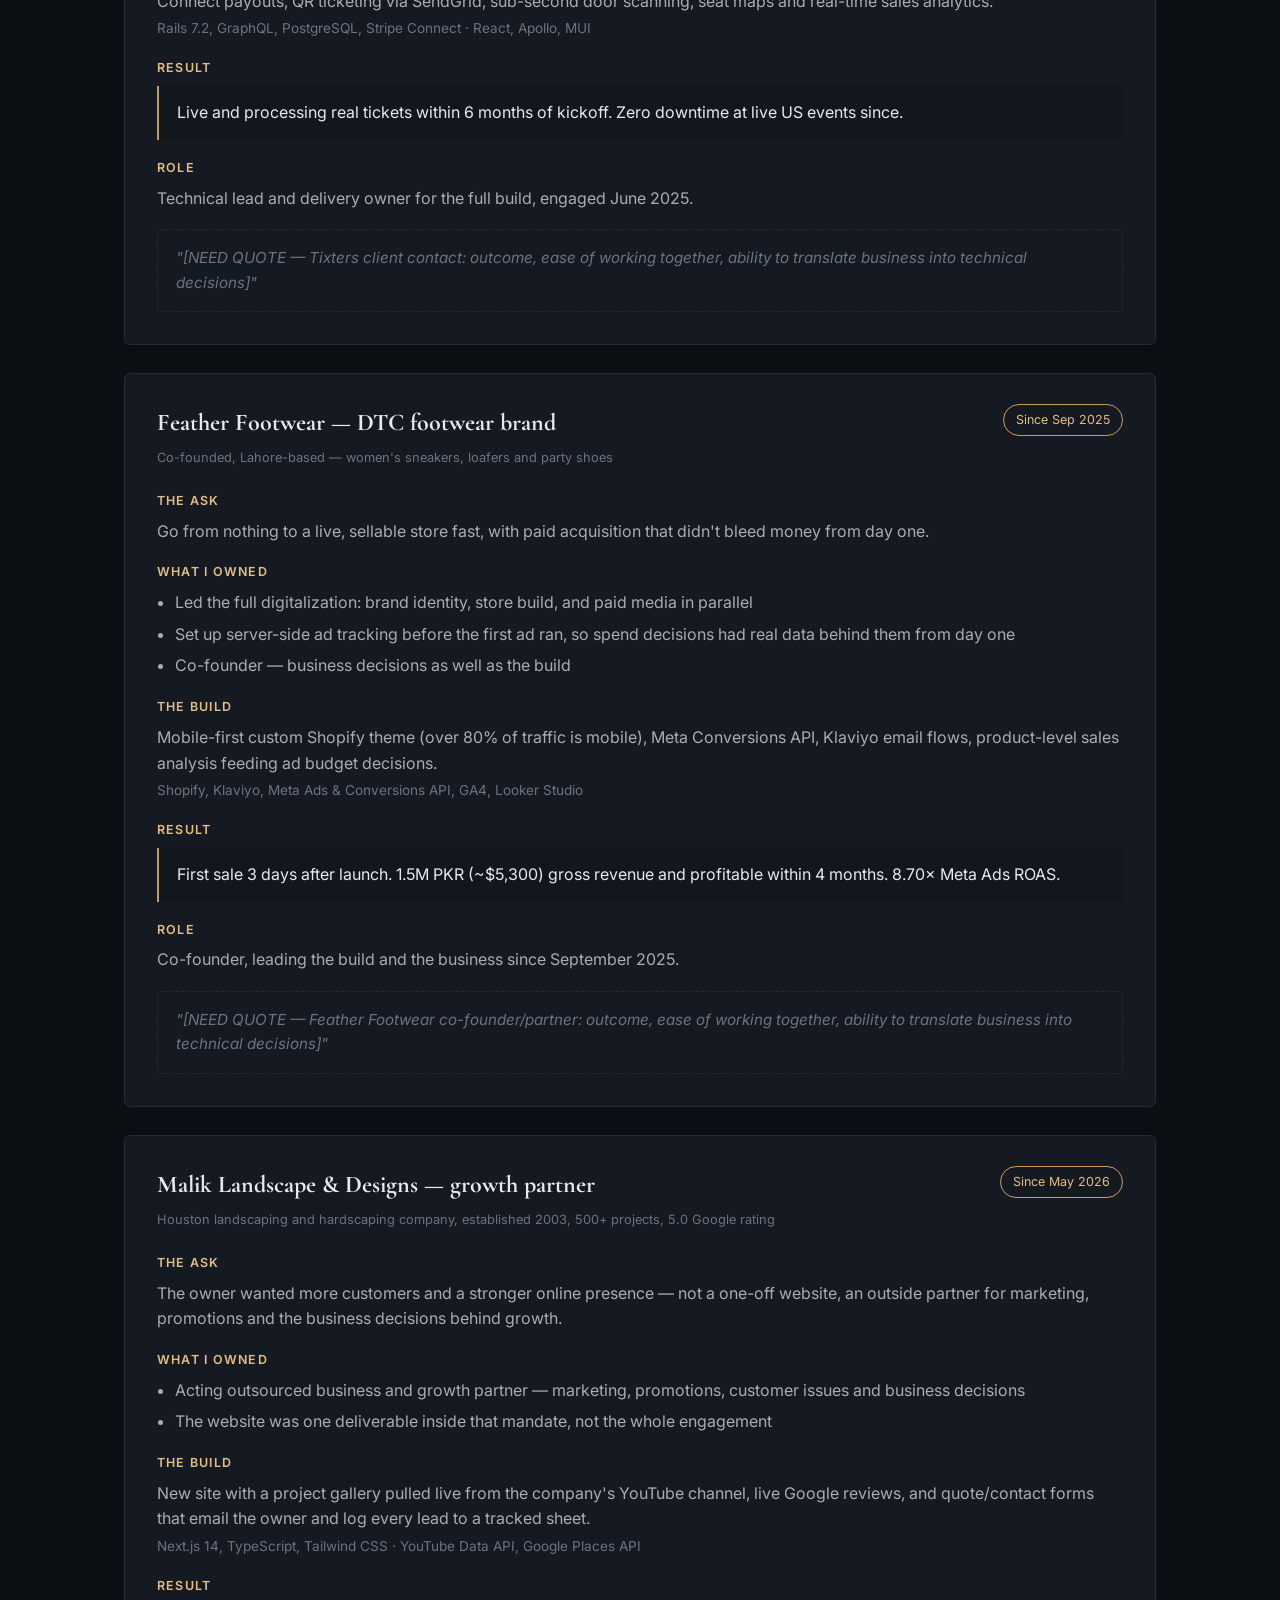
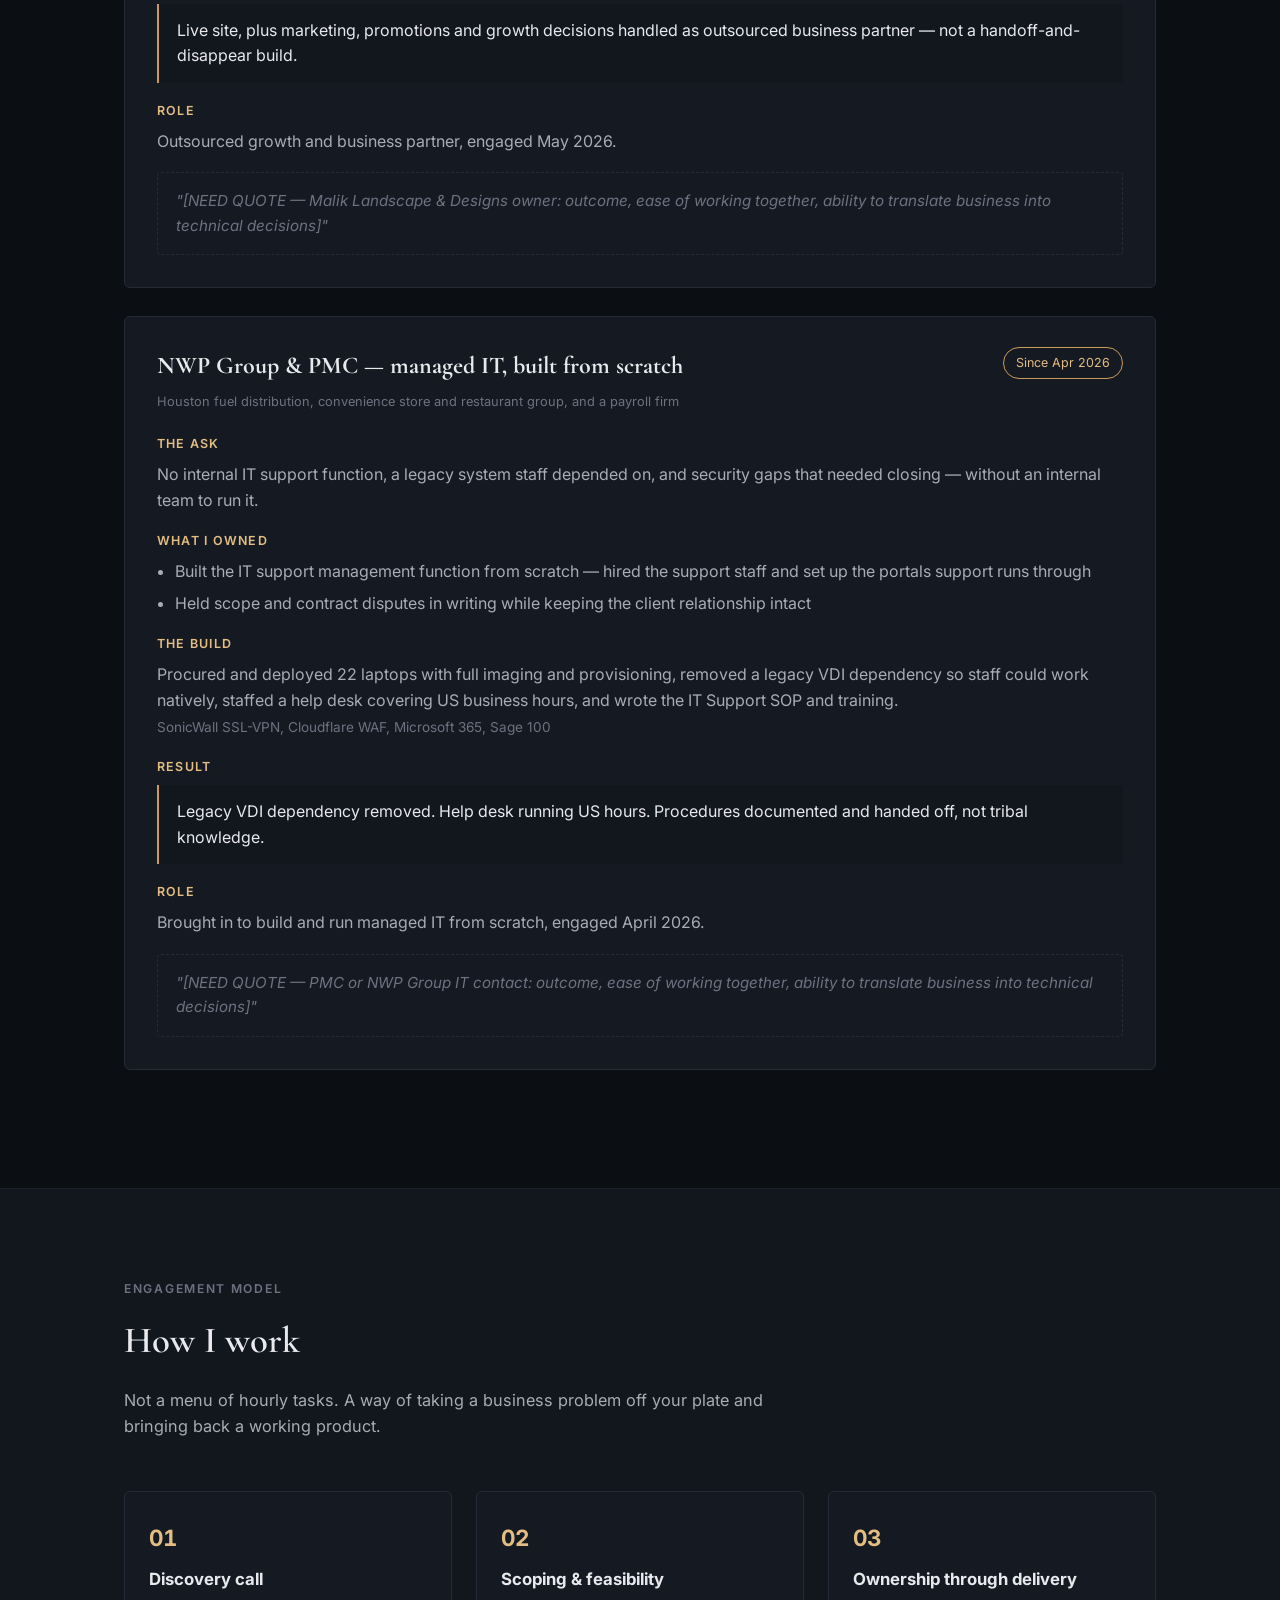
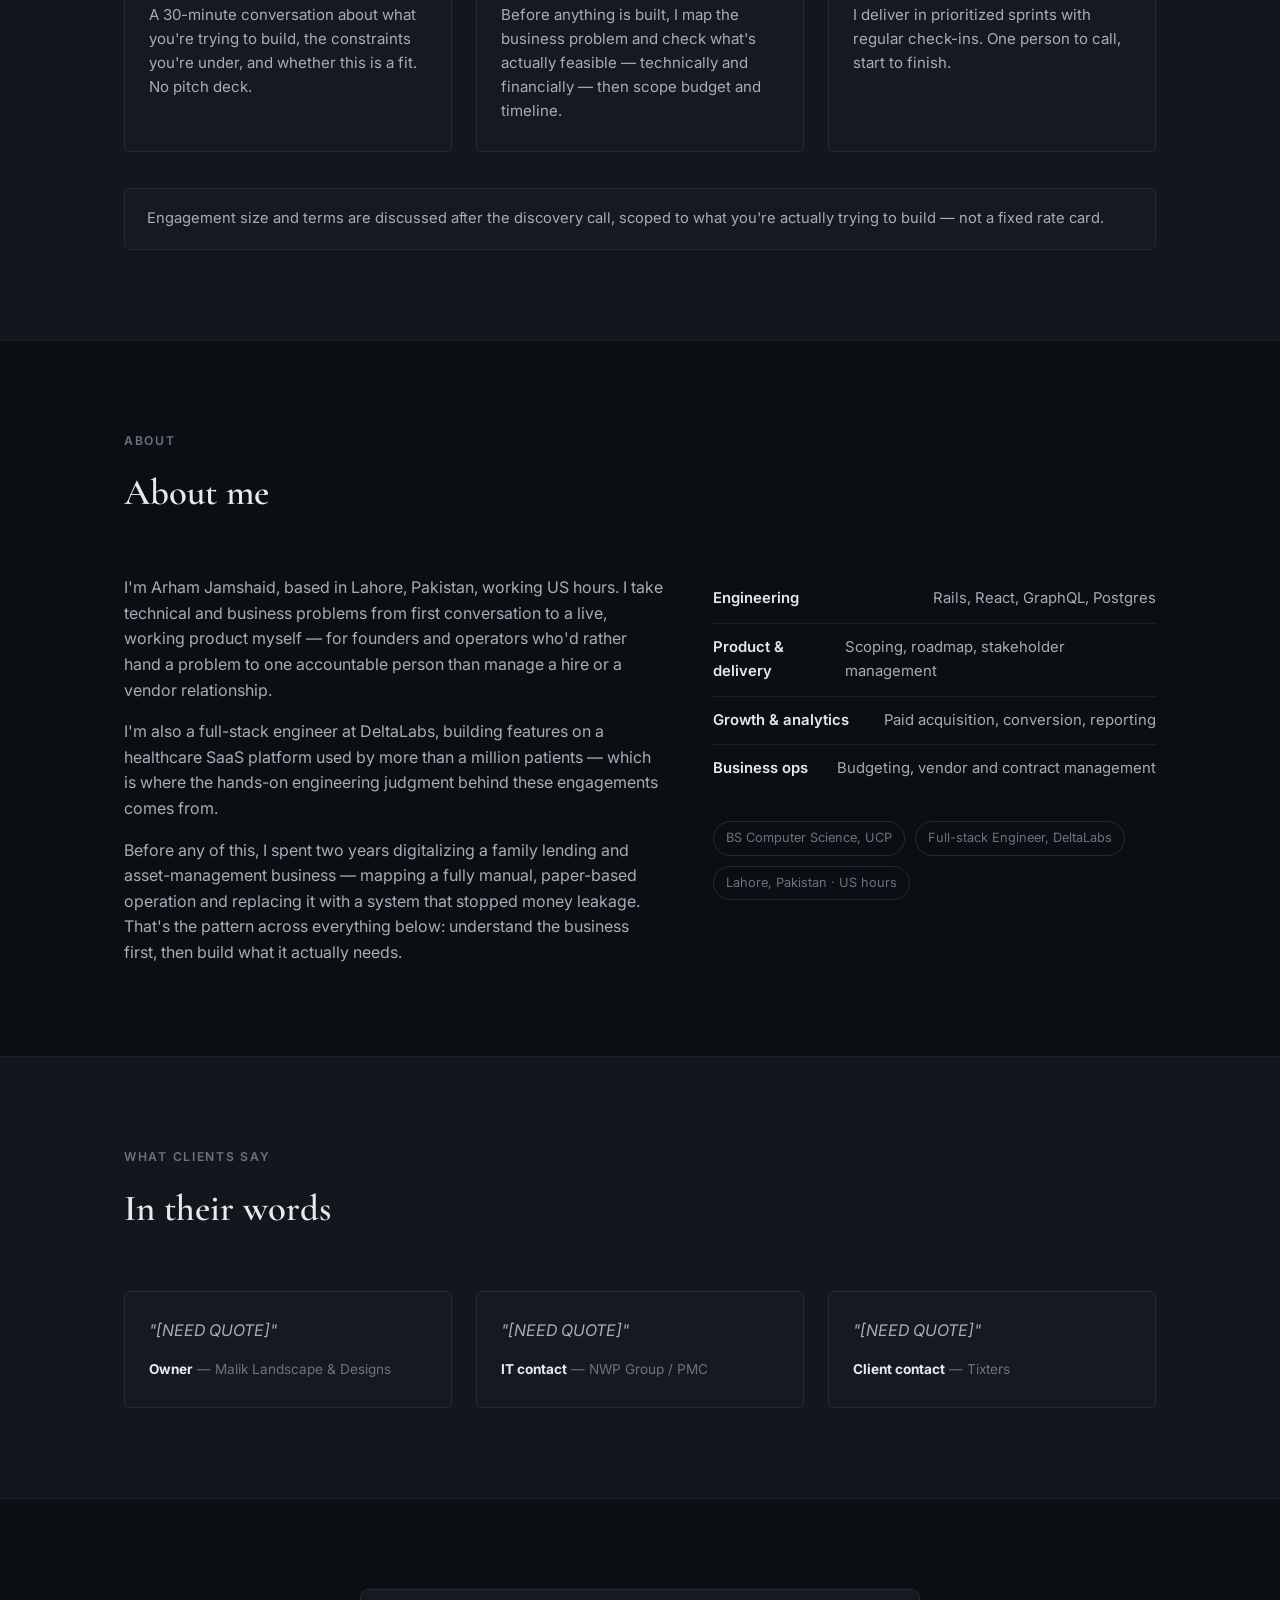
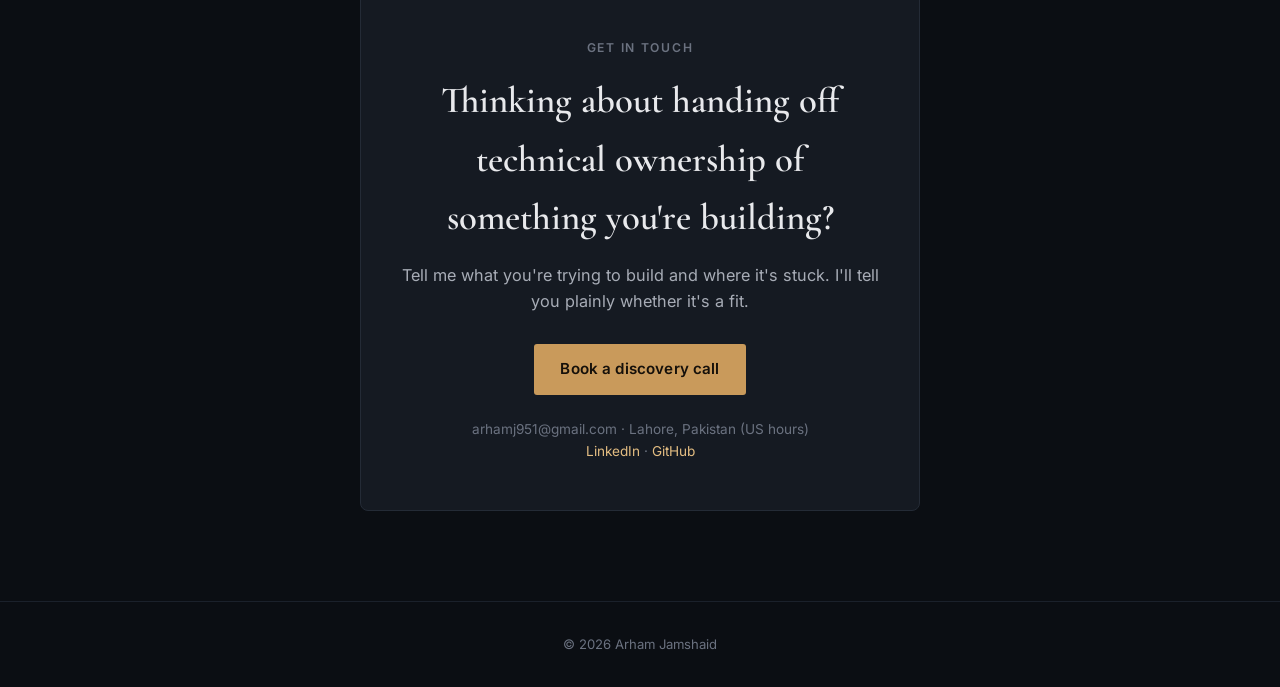
==== commit bcfdfd90: "Broaden positioning (employee/contractor/partner, technical/ops/growth), status-neutral case languag" ====
--- a/index.html
+++ b/index.html
@@ -3,8 +3,8 @@
 <head>
 <meta charset="UTF-8">
 <meta name="viewport" content="width=device-width, initial-scale=1.0">
-<title>Arham Jamshaid — Technical Delivery Lead</title>
-<meta name="description" content="I run technical delivery for founders and operators who need a product built and owned, not just coded.">
+<title>Arham Jamshaid — Technical, Product &amp; Growth Partner</title>
+<meta name="description" content="I take ownership of what founders and operators need built and grown — technical, operational, or go-to-market.">
 <link rel="preconnect" href="https://fonts.googleapis.com">
 <link rel="preconnect" href="https://fonts.gstatic.com" crossorigin>
 <link href="https://fonts.googleapis.com/css2?family=Cormorant+Garamond:wght@500;600;700&family=Inter:wght@400;500;600;700&display=swap" rel="stylesheet">
@@ -34,8 +34,8 @@
 
 <section class="hero">
   <div class="wrap">
-    <div class="eyebrow">Technical Delivery &amp; Fractional Technical Leadership</div>
-    <h1 class="headline">I run technical delivery for founders who need a product <em>built and owned</em> — not just coded.</h1>
+    <div class="eyebrow">Technical, Product &amp; Growth — Full-Time, Contract, or Partner</div>
+    <h1 class="headline">I take ownership of what you need <em>built and grown</em> — technical, operational, or go-to-market.</h1>
     <p class="hero-sub">You deal with me directly, start to finish — scoping, budget, feasibility, delivery. No ticket queue, no account manager relay, no handoffs.</p>
     <div class="hero-ctas">
       <a href="#contact" class="btn btn-primary">Book a discovery call</a>
@@ -61,7 +61,7 @@
       </div>
       <div class="proof-item">
         <span class="proof-num">4</span>
-        <span class="proof-label">Long-term client relationships currently active, not one-off builds</span>
+        <span class="proof-label">Engagements run as a long-term partner, not one-off builds</span>
       </div>
     </div>
   </div>
@@ -82,7 +82,7 @@
           <h3 class="case-client">Tixters — event ticketing platform</h3>
           <div class="case-tag">One of the most established entertainment promoters in the US — 20 years in business, sold-out shows with international headline artists</div>
         </div>
-        <span class="case-status">Jun 2025 — Present</span>
+        <span class="case-status">Since Jun 2025</span>
       </div>
       <div class="case-body">
         <div class="case-row">
@@ -107,8 +107,8 @@
           <div class="case-result">Live and processing real tickets within 6 months of kickoff. Zero downtime at live US events since.</div>
         </div>
         <div class="case-row">
-          <h4>Engagement</h4>
-          <p>Running since June 2025, still active.</p>
+          <h4>Role</h4>
+          <p>Technical lead and delivery owner for the full build, engaged June 2025.</p>
         </div>
         <div class="case-quote">"[NEED QUOTE — Tixters client contact: outcome, ease of working together, ability to translate business into technical decisions]"</div>
       </div>
@@ -121,7 +121,7 @@
           <h3 class="case-client">Feather Footwear — DTC footwear brand</h3>
           <div class="case-tag">Co-founded, Lahore-based — women's sneakers, loafers and party shoes</div>
         </div>
-        <span class="case-status">Sep 2025 — Present</span>
+        <span class="case-status">Since Sep 2025</span>
       </div>
       <div class="case-body">
         <div class="case-row">
@@ -146,8 +146,8 @@
           <div class="case-result">First sale 3 days after launch. 1.5M PKR (~$5,300) gross revenue and profitable within 4 months. 8.70× Meta Ads ROAS.</div>
         </div>
         <div class="case-row">
-          <h4>Engagement</h4>
-          <p>Co-founder since September 2025, still active and operating.</p>
+          <h4>Role</h4>
+          <p>Co-founder, leading the build and the business since September 2025.</p>
         </div>
         <div class="case-quote">"[NEED QUOTE — Feather Footwear co-founder/partner: outcome, ease of working together, ability to translate business into technical decisions]"</div>
       </div>
@@ -160,7 +160,7 @@
           <h3 class="case-client">Malik Landscape &amp; Designs — growth partner</h3>
           <div class="case-tag">Houston landscaping and hardscaping company, established 2003, 500+ projects, 5.0 Google rating</div>
         </div>
-        <span class="case-status">May 2026 — Present</span>
+        <span class="case-status">Since May 2026</span>
       </div>
       <div class="case-body">
         <div class="case-row">
@@ -181,11 +181,11 @@
         </div>
         <div class="case-row">
           <h4>Result</h4>
-          <div class="case-result">Live site plus an ongoing growth partnership — not a handoff-and-disappear build.</div>
-        </div>
-        <div class="case-row">
-          <h4>Engagement</h4>
-          <p>Running since May 2026, still active.</p>
+          <div class="case-result">Live site, plus marketing, promotions and growth decisions handled as outsourced business partner — not a handoff-and-disappear build.</div>
+        </div>
+        <div class="case-row">
+          <h4>Role</h4>
+          <p>Outsourced growth and business partner, engaged May 2026.</p>
         </div>
         <div class="case-quote">"[NEED QUOTE — Malik Landscape &amp; Designs owner: outcome, ease of working together, ability to translate business into technical decisions]"</div>
       </div>
@@ -198,7 +198,7 @@
           <h3 class="case-client">NWP Group &amp; PMC — managed IT, built from scratch</h3>
           <div class="case-tag">Houston fuel distribution, convenience store and restaurant group, and a payroll firm</div>
         </div>
-        <span class="case-status">Apr 2026 — Present</span>
+        <span class="case-status">Since Apr 2026</span>
       </div>
       <div class="case-body">
         <div class="case-row">
@@ -222,8 +222,8 @@
           <div class="case-result">Legacy VDI dependency removed. Help desk running US hours. Procedures documented and handed off, not tribal knowledge.</div>
         </div>
         <div class="case-row">
-          <h4>Engagement</h4>
-          <p>Running since April 2026, still active.</p>
+          <h4>Role</h4>
+          <p>Brought in to build and run managed IT from scratch, engaged April 2026.</p>
         </div>
         <div class="case-quote">"[NEED QUOTE — PMC or NWP Group IT contact: outcome, ease of working together, ability to translate business into technical decisions]"</div>
       </div>
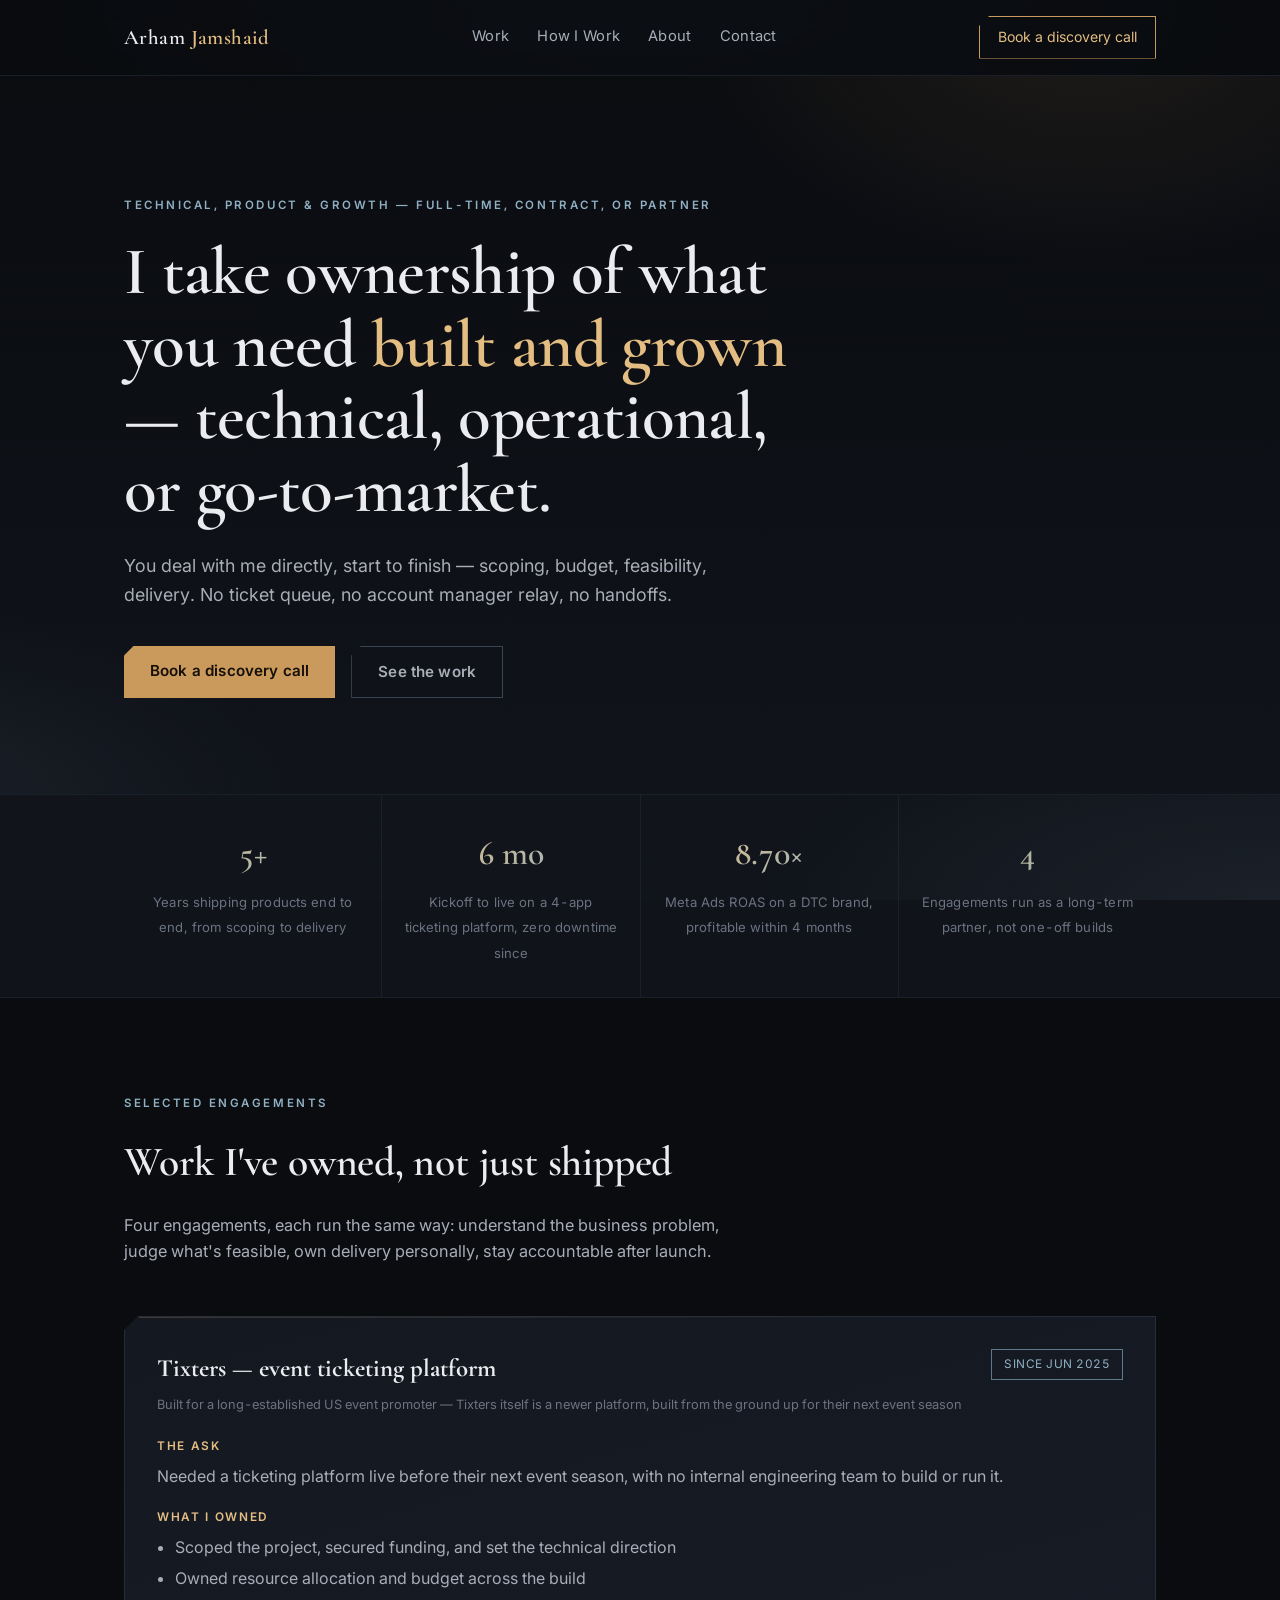
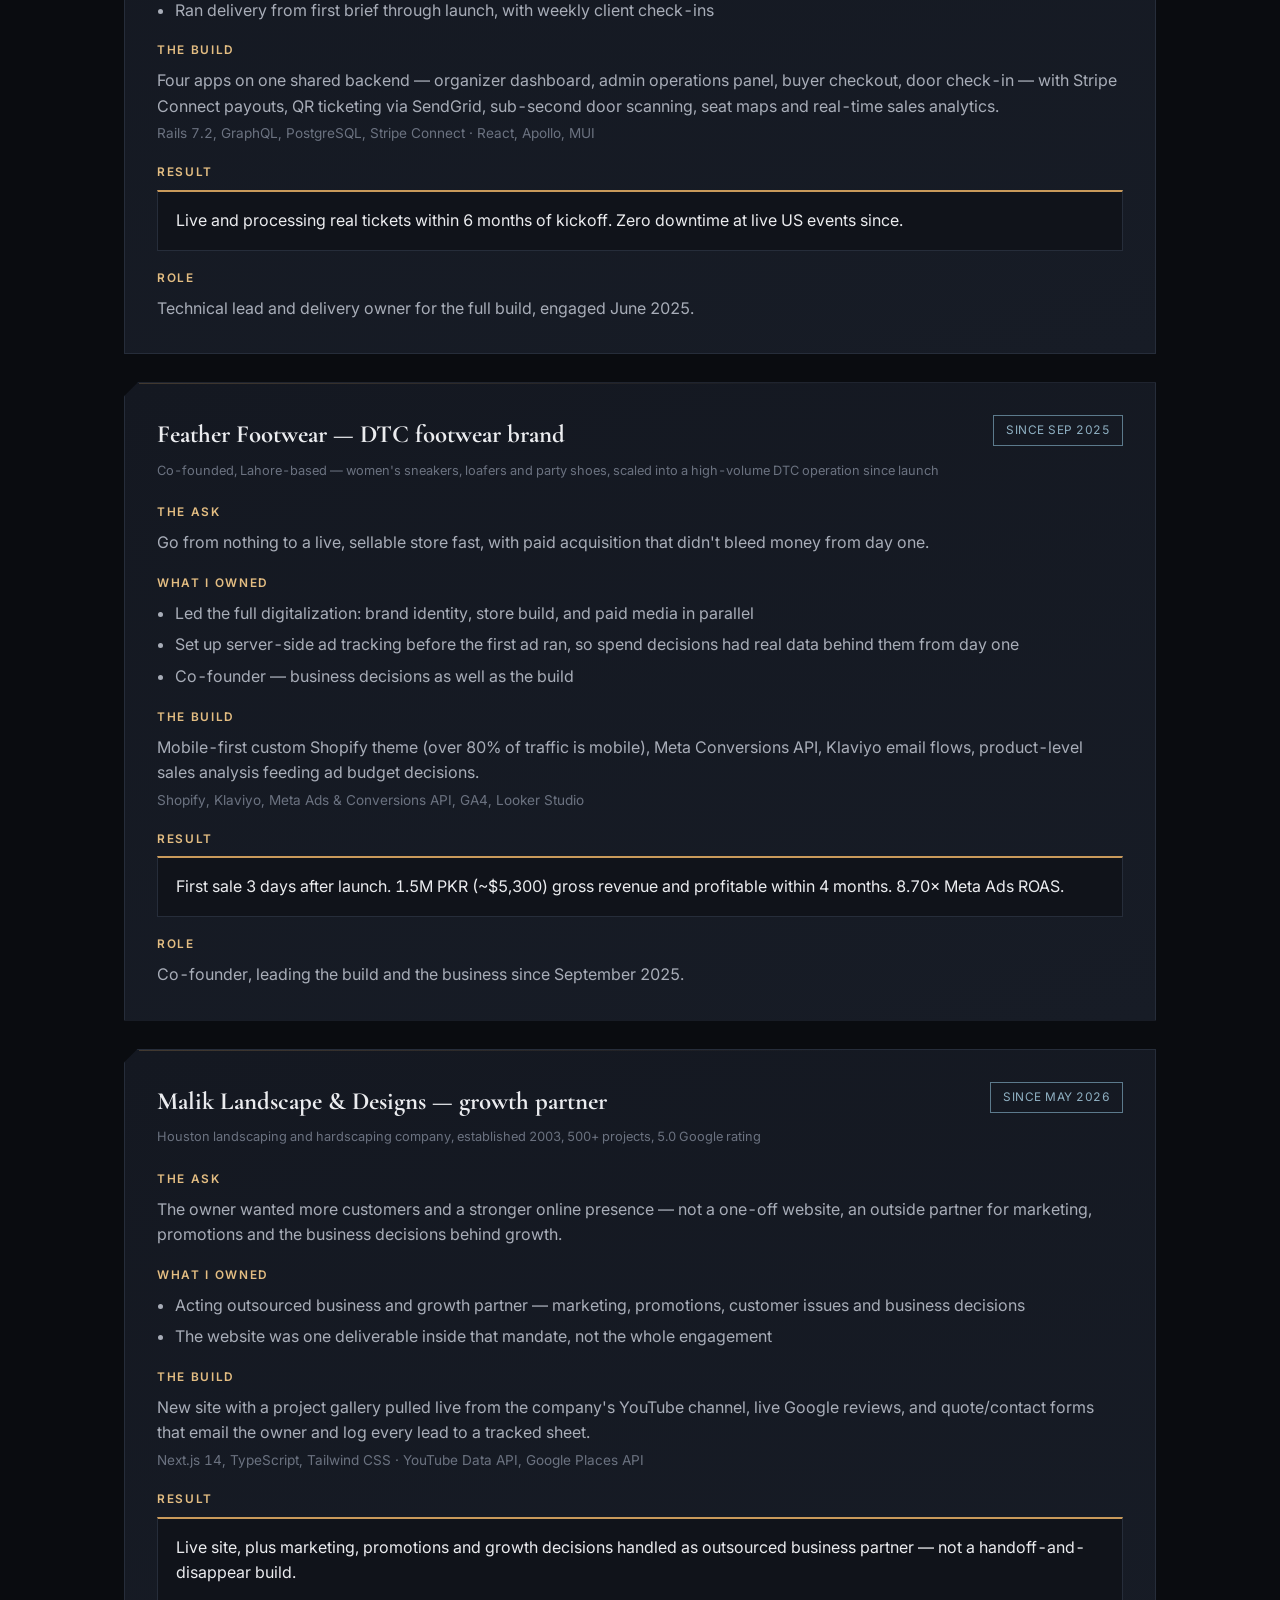
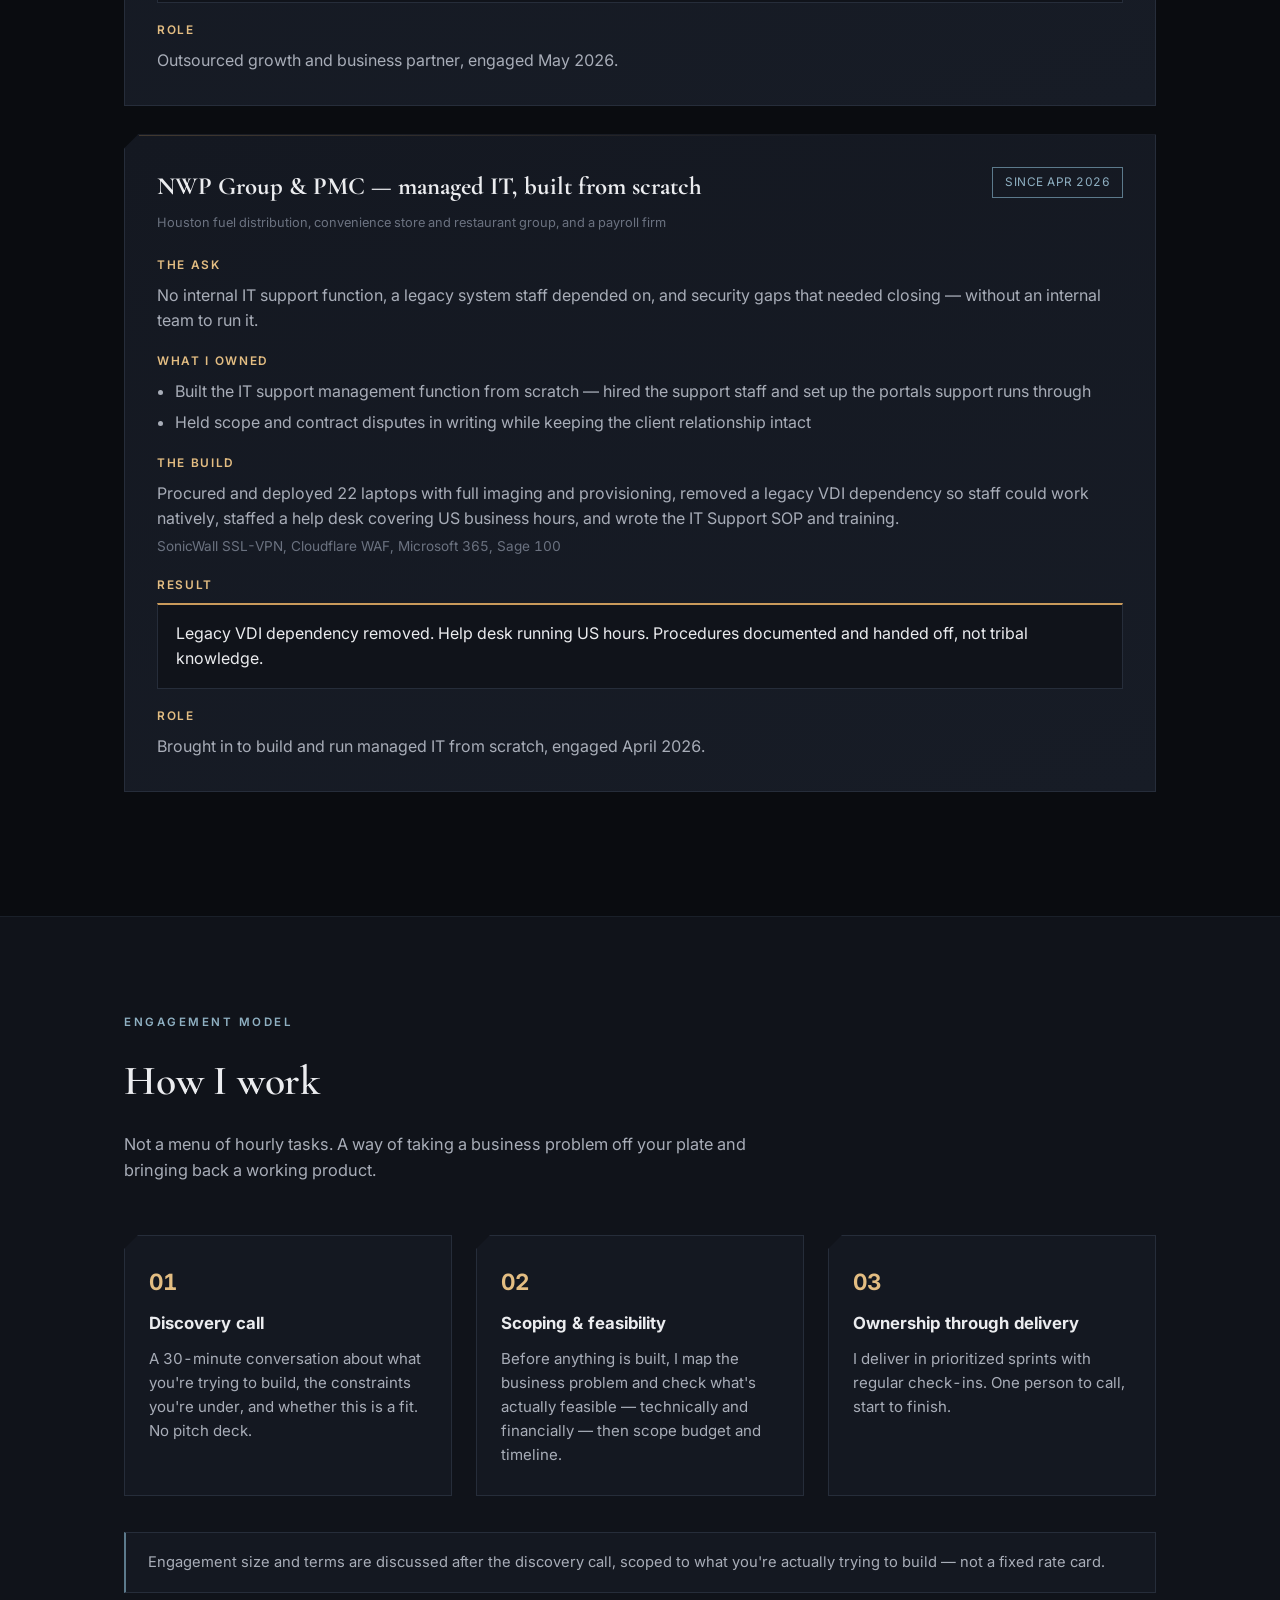
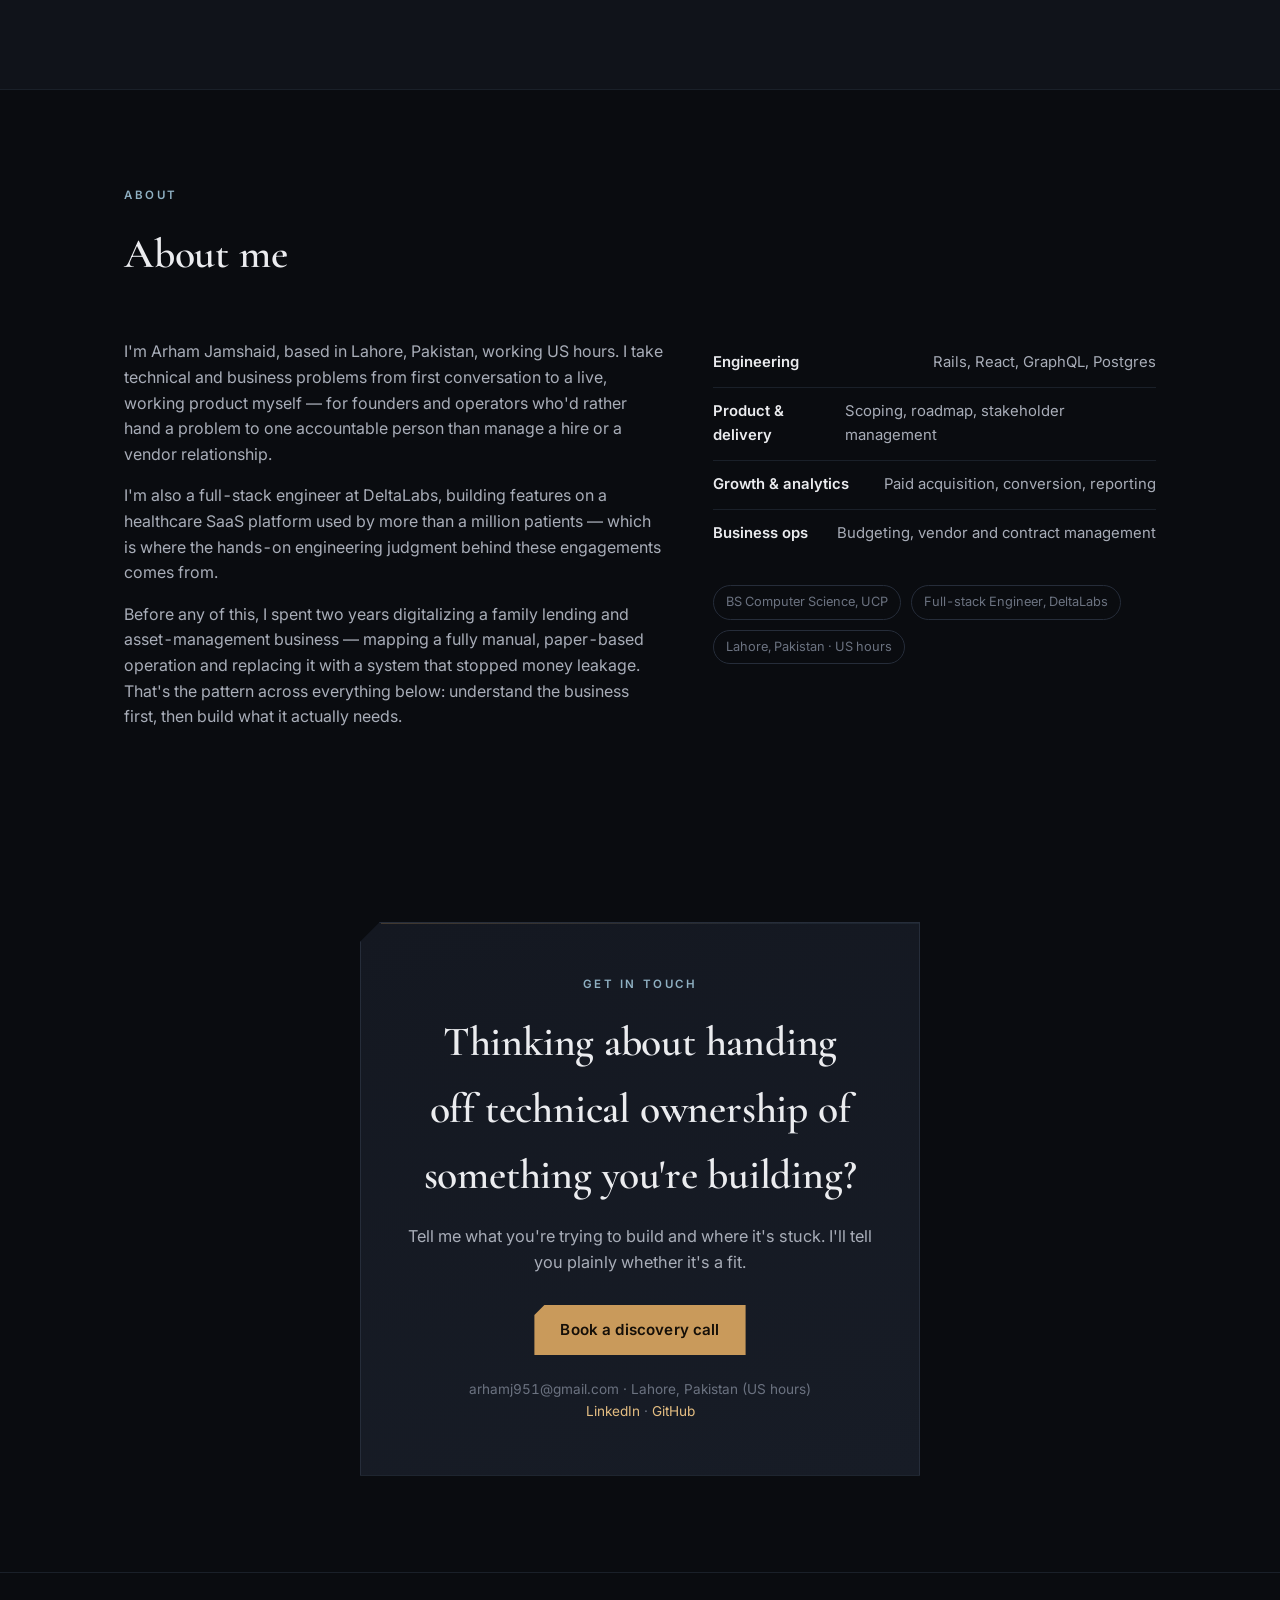
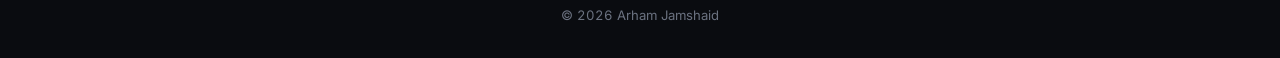
==== commit 99d8dfbc: "Remove quote placeholders, fix Tixters/Feather facts, aesthetic overhaul (ember-and-steel, grain tex" ====
--- a/index.html
+++ b/index.html
@@ -80,7 +80,7 @@
       <div class="case-top">
         <div>
           <h3 class="case-client">Tixters — event ticketing platform</h3>
-          <div class="case-tag">One of the most established entertainment promoters in the US — 20 years in business, sold-out shows with international headline artists</div>
+          <div class="case-tag">Built for a long-established US event promoter — Tixters itself is a newer platform, built from the ground up for their next event season</div>
         </div>
         <span class="case-status">Since Jun 2025</span>
       </div>
@@ -110,7 +110,6 @@
           <h4>Role</h4>
           <p>Technical lead and delivery owner for the full build, engaged June 2025.</p>
         </div>
-        <div class="case-quote">"[NEED QUOTE — Tixters client contact: outcome, ease of working together, ability to translate business into technical decisions]"</div>
       </div>
     </article>
 
@@ -119,7 +118,8 @@
       <div class="case-top">
         <div>
           <h3 class="case-client">Feather Footwear — DTC footwear brand</h3>
-          <div class="case-tag">Co-founded, Lahore-based — women's sneakers, loafers and party shoes</div>
+          <div class="case-tag">Co-founded, Lahore-based — women's sneakers, loafers and party shoes, scaled into a high-volume DTC operation since launch</div>
+          <!-- TODO: Arham to confirm currency/timeframe for ~$2M/mo gross sales figure, then add as a real stat -->
         </div>
         <span class="case-status">Since Sep 2025</span>
       </div>
@@ -149,7 +149,6 @@
           <h4>Role</h4>
           <p>Co-founder, leading the build and the business since September 2025.</p>
         </div>
-        <div class="case-quote">"[NEED QUOTE — Feather Footwear co-founder/partner: outcome, ease of working together, ability to translate business into technical decisions]"</div>
       </div>
     </article>
 
@@ -187,7 +186,6 @@
           <h4>Role</h4>
           <p>Outsourced growth and business partner, engaged May 2026.</p>
         </div>
-        <div class="case-quote">"[NEED QUOTE — Malik Landscape &amp; Designs owner: outcome, ease of working together, ability to translate business into technical decisions]"</div>
       </div>
     </article>
 
@@ -225,7 +223,6 @@
           <h4>Role</h4>
           <p>Brought in to build and run managed IT from scratch, engaged April 2026.</p>
         </div>
-        <div class="case-quote">"[NEED QUOTE — PMC or NWP Group IT contact: outcome, ease of working together, ability to translate business into technical decisions]"</div>
       </div>
     </article>
 
@@ -291,29 +288,6 @@
   </div>
 </section>
 
-<section id="testimonials">
-  <div class="wrap">
-    <div class="section-head">
-      <div class="section-kicker">What clients say</div>
-      <h2 class="section-title">In their words</h2>
-    </div>
-    <div class="testi-grid">
-      <div class="testi-card">
-        <p class="quote">"[NEED QUOTE]"</p>
-        <div class="testi-who"><strong>Owner</strong> — Malik Landscape &amp; Designs</div>
-      </div>
-      <div class="testi-card">
-        <p class="quote">"[NEED QUOTE]"</p>
-        <div class="testi-who"><strong>IT contact</strong> — NWP Group / PMC</div>
-      </div>
-      <div class="testi-card">
-        <p class="quote">"[NEED QUOTE]"</p>
-        <div class="testi-who"><strong>Client contact</strong> — Tixters</div>
-      </div>
-    </div>
-  </div>
-</section>
-
 <section id="contact">
   <div class="wrap">
     <div class="contact-box">
--- a/styles.css
+++ b/styles.css
@@ -1,23 +1,32 @@
 /* ============================================================
    Design tokens
    Mood: stoic competence, quiet intensity, dark premium B2B.
-   Base: charcoal/navy. Accent: weathered bronze (the one bold
-   accent color). No literal character/fandom references anywhere
-   below this comment — mood only, translated into palette/type.
+   Concept: "ember and steel" — warm bronze ember glow against a
+   cool steel undertone, forged/chiseled edges (cut corners, not
+   rounded-lg) instead of soft rounded cards. Depth via grain +
+   layered gradients, not a flat near-black fill.
+   No literal character/fandom references anywhere below this
+   comment — mood only, translated into palette/type/geometry.
    ============================================================ */
 :root {
-  --bg: #0b0e13;
-  --bg-raised: #12161d;
-  --bg-card: #151a22;
-  --border: #242b36;
-  --border-soft: #1b212b;
-  --text: #e8e9ec;
-  --text-dim: #a7acb6;
+  --bg: #0a0c10;
+  --bg-raised: #10131a;
+  --bg-card: #141821;
+  --bg-card-2: #171c26;
+  --border: #262d3a;
+  --border-soft: #1a2029;
+  --border-bright: #3a4454;
+  --text: #ebecef;
+  --text-dim: #a8adb8;
   --text-faint: #6b7280;
   --accent: #c99a5b;
-  --accent-soft: #c99a5b26;
+  --accent-soft: #c99a5b1f;
   --accent-text: #e3bd82;
-  --steel: #4d6a7a;
+  --accent-glow: #c99a5b40;
+  --steel: #5c7a8c;
+  --steel-soft: #5c7a8c22;
+  --steel-text: #8fb0c2;
+  --cut: 14px;
 
   --font-display: "Cormorant Garamond", Georgia, serif;
   --font-body: "Inter", -apple-system, BlinkMacSystemFont, "Segoe UI", sans-serif;
@@ -27,6 +36,11 @@
 
 * { box-sizing: border-box; }
 html { scroll-behavior: smooth; }
+
+@media (prefers-reduced-motion: reduce) {
+  html { scroll-behavior: auto; }
+  * { animation-duration: 0.001ms !important; transition-duration: 0.001ms !important; }
+}
 
 body {
   margin: 0;
@@ -34,8 +48,36 @@
   color: var(--text);
   font-family: var(--font-body);
   line-height: 1.6;
+  font-variant-numeric: tabular-nums;
   -webkit-font-smoothing: antialiased;
-}
+  position: relative;
+}
+
+/* Film-grain texture — reads as cinematic depth, not flat UI */
+body::before {
+  content: "";
+  position: fixed;
+  inset: 0;
+  z-index: 1;
+  pointer-events: none;
+  opacity: 0.05;
+  mix-blend-mode: overlay;
+  background-image: url("data:image/svg+xml,%3Csvg xmlns='http://www.w3.org/2000/svg' width='180' height='180'%3E%3Cfilter id='n'%3E%3CfeTurbulence type='fractalNoise' baseFrequency='0.85' numOctaves='2' stitchTiles='stitch'/%3E%3C/filter%3E%3Crect width='100%25' height='100%25' filter='url(%23n)'/%3E%3C/svg%3E");
+}
+
+/* Soft top-to-bottom vignette for atmosphere */
+body::after {
+  content: "";
+  position: fixed;
+  inset: 0;
+  z-index: 0;
+  pointer-events: none;
+  background:
+    radial-gradient(ellipse 80% 40% at 50% 0%, #1a2230 0%, transparent 60%),
+    radial-gradient(ellipse 60% 30% at 100% 100%, var(--steel-soft) 0%, transparent 70%);
+}
+
+header.site-nav, main, section, footer.site-footer { position: relative; z-index: 2; }
 
 img, svg { max-width: 100%; }
 
@@ -53,7 +95,7 @@
   position: sticky;
   top: 0;
   z-index: 50;
-  background: rgba(11, 14, 19, 0.88);
+  background: rgba(10, 12, 16, 0.86);
   backdrop-filter: blur(10px);
   border-bottom: 1px solid var(--border-soft);
 }
@@ -84,18 +126,30 @@
   color: var(--text-dim);
   font-size: 0.92rem;
   letter-spacing: 0.02em;
+  position: relative;
+}
+nav.links a::after {
+  content: "";
+  position: absolute;
+  left: 0; right: 100%;
+  bottom: -4px;
+  height: 1px;
+  background: var(--accent);
+  transition: right 0.25s ease;
 }
 nav.links a:hover { color: var(--text); text-decoration: none; }
+nav.links a:hover::after { right: 0; }
 
 .nav-cta {
   display: inline-block;
   padding: 9px 18px;
   border: 1px solid var(--accent);
-  border-radius: 3px;
+  clip-path: polygon(10px 0, 100% 0, 100% 100%, 0 100%, 0 10px);
   color: var(--accent-text) !important;
   font-size: 0.88rem;
-}
-.nav-cta:hover { background: var(--accent-soft); text-decoration: none; }
+  transition: background 0.2s ease, box-shadow 0.2s ease;
+}
+.nav-cta:hover { background: var(--accent-soft); text-decoration: none; box-shadow: 0 0 0 1px var(--accent-glow); }
 
 .menu-toggle {
   display: none;
@@ -103,7 +157,7 @@
   border: 1px solid var(--border);
   color: var(--text);
   padding: 8px 12px;
-  border-radius: 3px;
+  border-radius: 2px;
 }
 
 .mobile-panel {
@@ -112,30 +166,33 @@
 
 /* ---------- Hero ---------- */
 .hero {
-  padding: 110px 0 90px;
+  padding: 120px 0 96px;
   border-bottom: 1px solid var(--border-soft);
   background:
-    radial-gradient(ellipse 60% 50% at 80% 0%, var(--accent-soft), transparent 60%),
+    radial-gradient(ellipse 55% 60% at 85% -10%, var(--accent-soft), transparent 60%),
+    radial-gradient(ellipse 50% 40% at -10% 100%, var(--steel-soft), transparent 65%),
     linear-gradient(180deg, var(--bg) 0%, var(--bg-raised) 100%);
 }
 
 .eyebrow {
   text-transform: uppercase;
-  letter-spacing: 0.14em;
-  font-size: 0.78rem;
-  color: var(--accent-text);
-  font-weight: 600;
-  margin-bottom: 18px;
+  letter-spacing: 0.22em;
+  font-size: 0.72rem;
+  color: var(--steel-text);
+  font-weight: 600;
+  margin-bottom: 22px;
 }
 
 h1.headline {
   font-family: var(--font-display);
   font-weight: 600;
-  font-size: clamp(2.1rem, 5vw, 3.4rem);
-  line-height: 1.15;
-  margin: 0 0 22px;
-  max-width: 820px;
-  color: var(--text);
+  font-size: clamp(2.3rem, 6vw, 4.2rem);
+  letter-spacing: -0.01em;
+  line-height: 1.08;
+  margin: 0 0 26px;
+  max-width: 860px;
+  color: var(--text);
+  text-wrap: balance;
 }
 h1.headline em {
   font-style: normal;
@@ -154,21 +211,23 @@
 .btn {
   display: inline-block;
   padding: 13px 26px;
-  border-radius: 3px;
   font-size: 0.95rem;
   font-weight: 600;
   letter-spacing: 0.01em;
+  transition: transform 0.2s ease, box-shadow 0.2s ease, background 0.2s ease, border-color 0.2s ease;
 }
 .btn-primary {
   background: var(--accent);
-  color: #15100a;
-}
-.btn-primary:hover { background: var(--accent-text); text-decoration: none; }
+  color: #150f08;
+  clip-path: polygon(10px 0, 100% 0, 100% 100%, 0 100%, 0 10px);
+}
+.btn-primary:hover { background: var(--accent-text); text-decoration: none; transform: translateY(-1px); box-shadow: 0 8px 24px -8px var(--accent-glow); }
 .btn-ghost {
-  border: 1px solid var(--border);
+  border: 1px solid var(--border-bright);
   color: var(--text-dim);
-}
-.btn-ghost:hover { border-color: var(--accent); color: var(--text); text-decoration: none; }
+  clip-path: polygon(10px 0, 100% 0, 100% 100%, 0 100%, 0 10px);
+}
+.btn-ghost:hover { border-color: var(--steel-text); color: var(--text); text-decoration: none; transform: translateY(-1px); }
 
 /* ---------- Proof strip ---------- */
 .proof-strip {
@@ -183,16 +242,21 @@
 }
 .proof-item {
   background: var(--bg-raised);
-  padding: 30px 22px;
+  padding: 32px 22px;
   text-align: center;
-}
+  transition: background 0.25s ease;
+}
+.proof-item:hover { background: var(--bg-card); }
 .proof-num {
   font-family: var(--font-display);
-  font-size: 1.9rem;
-  color: var(--accent-text);
+  font-size: 2.1rem;
+  background: linear-gradient(135deg, var(--accent-text), var(--steel-text));
+  -webkit-background-clip: text;
+  background-clip: text;
+  color: transparent;
   font-weight: 600;
   display: block;
-  margin-bottom: 6px;
+  margin-bottom: 8px;
 }
 .proof-label {
   font-size: 0.82rem;
@@ -201,22 +265,24 @@
 }
 
 /* ---------- Section shells ---------- */
-section { padding: 90px 0; }
+section { padding: 96px 0; }
 .section-head { max-width: 640px; margin-bottom: 52px; }
 .section-kicker {
   text-transform: uppercase;
-  letter-spacing: 0.14em;
-  font-size: 0.76rem;
-  color: var(--text-faint);
-  font-weight: 600;
-  margin-bottom: 14px;
+  letter-spacing: 0.22em;
+  font-size: 0.72rem;
+  color: var(--steel-text);
+  font-weight: 600;
+  margin-bottom: 16px;
 }
 h2.section-title {
   font-family: var(--font-display);
-  font-size: clamp(1.7rem, 3.4vw, 2.3rem);
-  font-weight: 600;
+  font-size: clamp(1.9rem, 3.8vw, 2.6rem);
+  font-weight: 600;
+  letter-spacing: -0.005em;
   margin: 0 0 14px;
   color: var(--text);
+  text-wrap: balance;
 }
 .section-desc { color: var(--text-dim); font-size: 1.02rem; }
 
@@ -225,10 +291,24 @@
 /* ---------- Case studies ---------- */
 .case {
   border: 1px solid var(--border);
-  border-radius: 6px;
-  background: var(--bg-card);
+  clip-path: polygon(var(--cut) 0, 100% 0, 100% 100%, 0 100%, 0 var(--cut));
+  background: linear-gradient(165deg, var(--bg-card) 0%, var(--bg-card-2) 100%);
   margin-bottom: 28px;
   overflow: hidden;
+  position: relative;
+  transition: border-color 0.25s ease, transform 0.25s ease, box-shadow 0.25s ease;
+}
+.case::before {
+  content: "";
+  position: absolute;
+  top: 0; left: var(--cut); right: 0;
+  height: 1px;
+  background: linear-gradient(90deg, var(--accent-glow), transparent 70%);
+}
+.case:hover {
+  border-color: var(--border-bright);
+  transform: translateY(-2px);
+  box-shadow: 0 16px 40px -20px #000a, 0 0 0 1px var(--accent-glow);
 }
 .case-top {
   display: flex;
@@ -236,11 +316,11 @@
   align-items: flex-start;
   flex-wrap: wrap;
   gap: 14px;
-  padding: 30px 32px 0;
+  padding: 32px 32px 0;
 }
 .case-client {
   font-family: var(--font-display);
-  font-size: 1.5rem;
+  font-size: 1.55rem;
   color: var(--text);
   margin: 0 0 6px;
 }
@@ -249,22 +329,23 @@
   color: var(--text-faint);
 }
 .case-status {
-  font-size: 0.78rem;
+  font-size: 0.74rem;
   padding: 5px 12px;
-  border: 1px solid var(--accent);
-  border-radius: 20px;
-  color: var(--accent-text);
+  border: 1px solid var(--steel);
+  color: var(--steel-text);
   white-space: nowrap;
   height: fit-content;
+  letter-spacing: 0.04em;
+  text-transform: uppercase;
 }
 .case-body { padding: 22px 32px 32px; }
 
 .case-row { margin-bottom: 18px; }
 .case-row:last-child { margin-bottom: 0; }
 .case-row h4 {
-  font-size: 0.78rem;
+  font-size: 0.74rem;
   text-transform: uppercase;
-  letter-spacing: 0.1em;
+  letter-spacing: 0.14em;
   color: var(--accent-text);
   margin: 0 0 8px;
   font-weight: 600;
@@ -275,20 +356,10 @@
 
 .case-result {
   background: var(--bg-raised);
-  border-left: 2px solid var(--accent);
-  padding: 14px 18px;
-  border-radius: 0 4px 4px 0;
-  color: var(--text);
-}
-
-.case-quote {
-  margin-top: 16px;
+  border: 1px solid var(--border);
+  border-top: 2px solid var(--accent);
   padding: 16px 18px;
-  border: 1px dashed var(--border);
-  border-radius: 4px;
-  font-style: italic;
-  color: var(--text-faint);
-  font-size: 0.95rem;
+  color: var(--text);
 }
 
 .stack-line {
@@ -307,9 +378,11 @@
 .step {
   background: var(--bg-card);
   border: 1px solid var(--border);
-  border-radius: 6px;
+  clip-path: polygon(var(--cut) 0, 100% 0, 100% 100%, 0 100%, 0 var(--cut));
   padding: 28px 24px;
-}
+  transition: border-color 0.25s ease, transform 0.25s ease;
+}
+.step:hover { border-color: var(--steel); transform: translateY(-2px); }
 .step-num {
   font-family: var(--font-body);
   font-variant-numeric: tabular-nums;
@@ -332,7 +405,7 @@
   padding: 18px 22px;
   background: var(--bg-card);
   border: 1px solid var(--border);
-  border-radius: 6px;
+  border-left: 2px solid var(--steel);
   color: var(--text-dim);
   font-size: 0.92rem;
 }
@@ -383,9 +456,11 @@
 .testi-card {
   background: var(--bg-card);
   border: 1px solid var(--border);
-  border-radius: 6px;
+  clip-path: polygon(var(--cut) 0, 100% 0, 100% 100%, 0 100%, 0 var(--cut));
   padding: 26px 24px;
-}
+  transition: border-color 0.25s ease, transform 0.25s ease;
+}
+.testi-card:hover { border-color: var(--border-bright); transform: translateY(-2px); }
 .testi-card p.quote {
   color: var(--text-dim);
   font-style: italic;
@@ -399,10 +474,18 @@
 .contact-box {
   max-width: 560px;
   margin: 0 auto;
-  padding: 48px 40px;
-  background: var(--bg-card);
-  border: 1px solid var(--border);
-  border-radius: 8px;
+  padding: 52px 40px;
+  background: linear-gradient(165deg, var(--bg-card) 0%, var(--bg-card-2) 100%);
+  border: 1px solid var(--border);
+  clip-path: polygon(20px 0, 100% 0, 100% 100%, 0 100%, 0 20px);
+  position: relative;
+}
+.contact-box::before {
+  content: "";
+  position: absolute;
+  top: 0; left: 20px; right: 0;
+  height: 1px;
+  background: linear-gradient(90deg, var(--accent-glow), var(--steel-soft) 80%);
 }
 .contact-box h2 { margin-top: 0; }
 .contact-box .section-desc { margin: 0 auto 30px; }
@@ -447,9 +530,9 @@
     color: var(--text-dim);
     border-bottom: 1px solid var(--border-soft);
   }
-  .hero { padding: 80px 0 60px; }
+  .hero { padding: 84px 0 64px; }
   .proof-grid { grid-template-columns: 1fr 1fr; }
-  .case-top { padding: 24px 20px 0; }
+  .case-top { padding: 26px 20px 0; }
   .case-body { padding: 18px 20px 24px; }
-  section { padding: 64px 0; }
-}
+  section { padding: 68px 0; }
+}
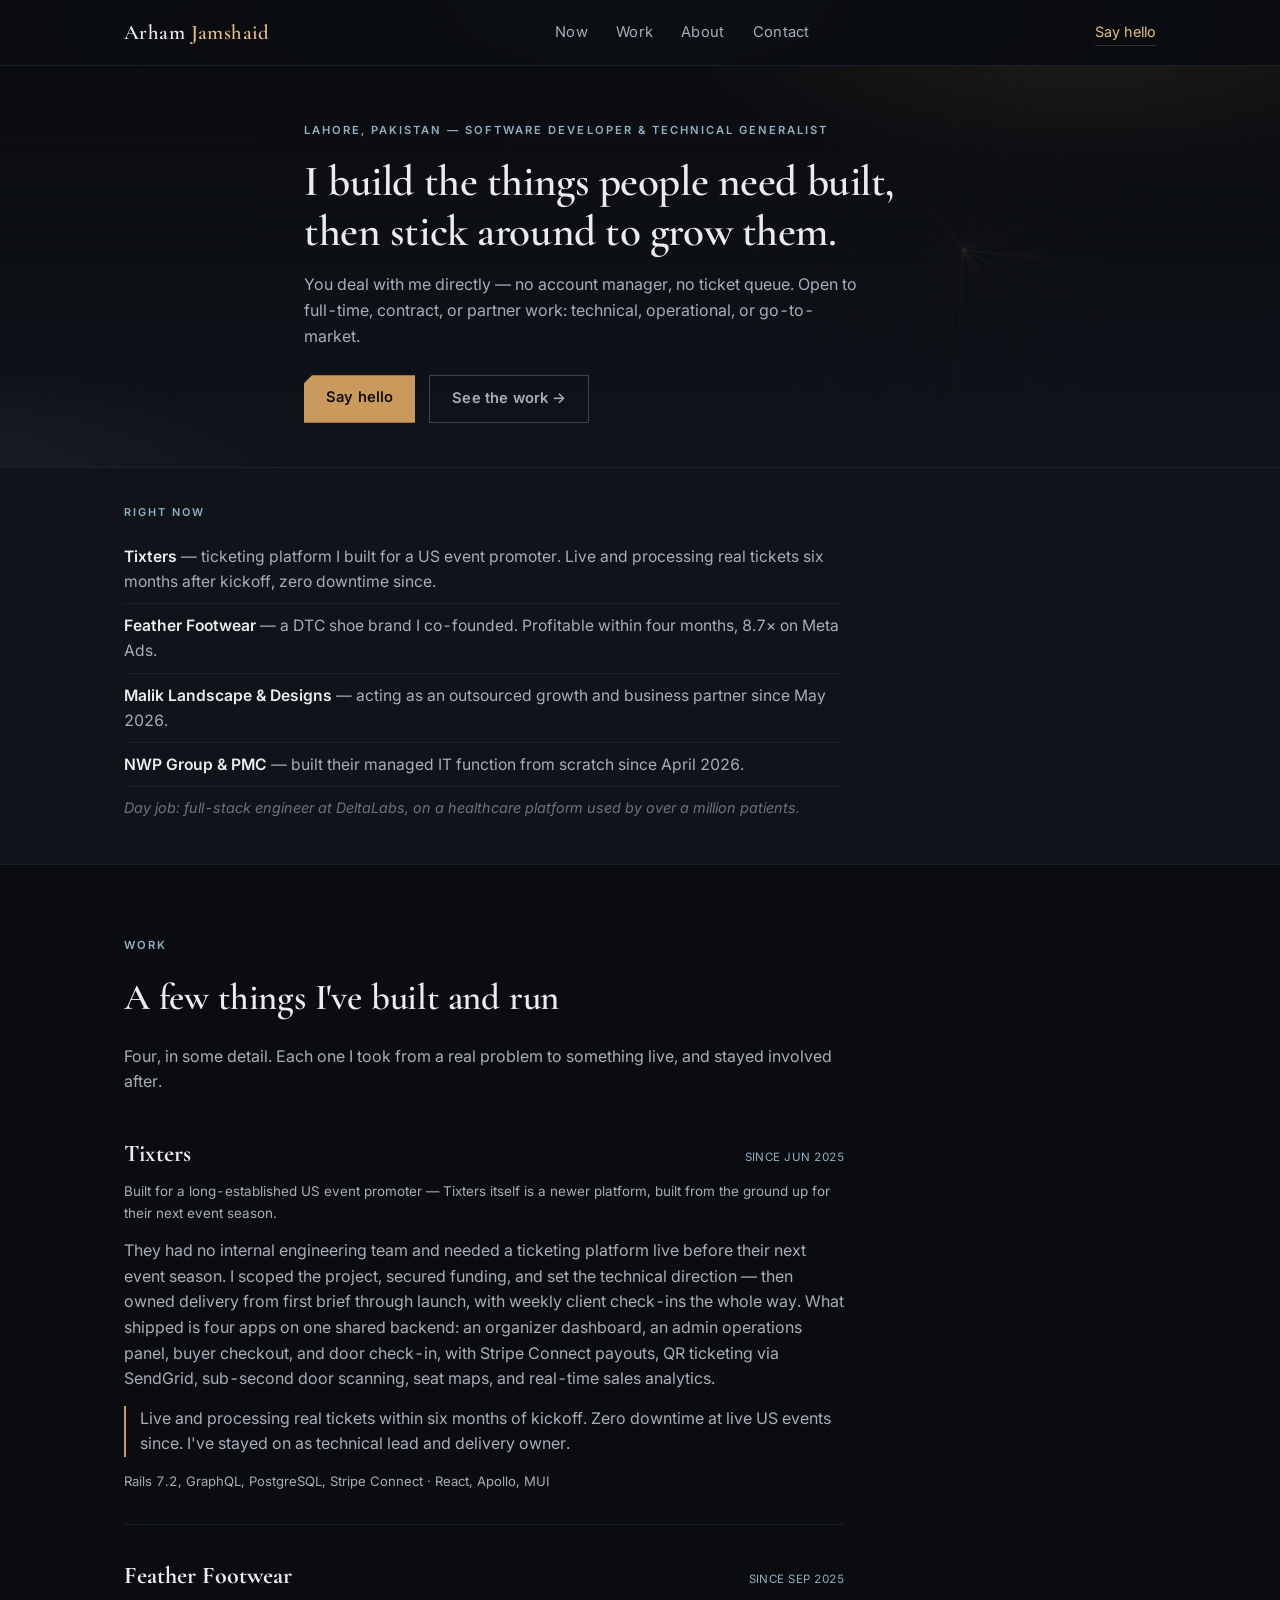
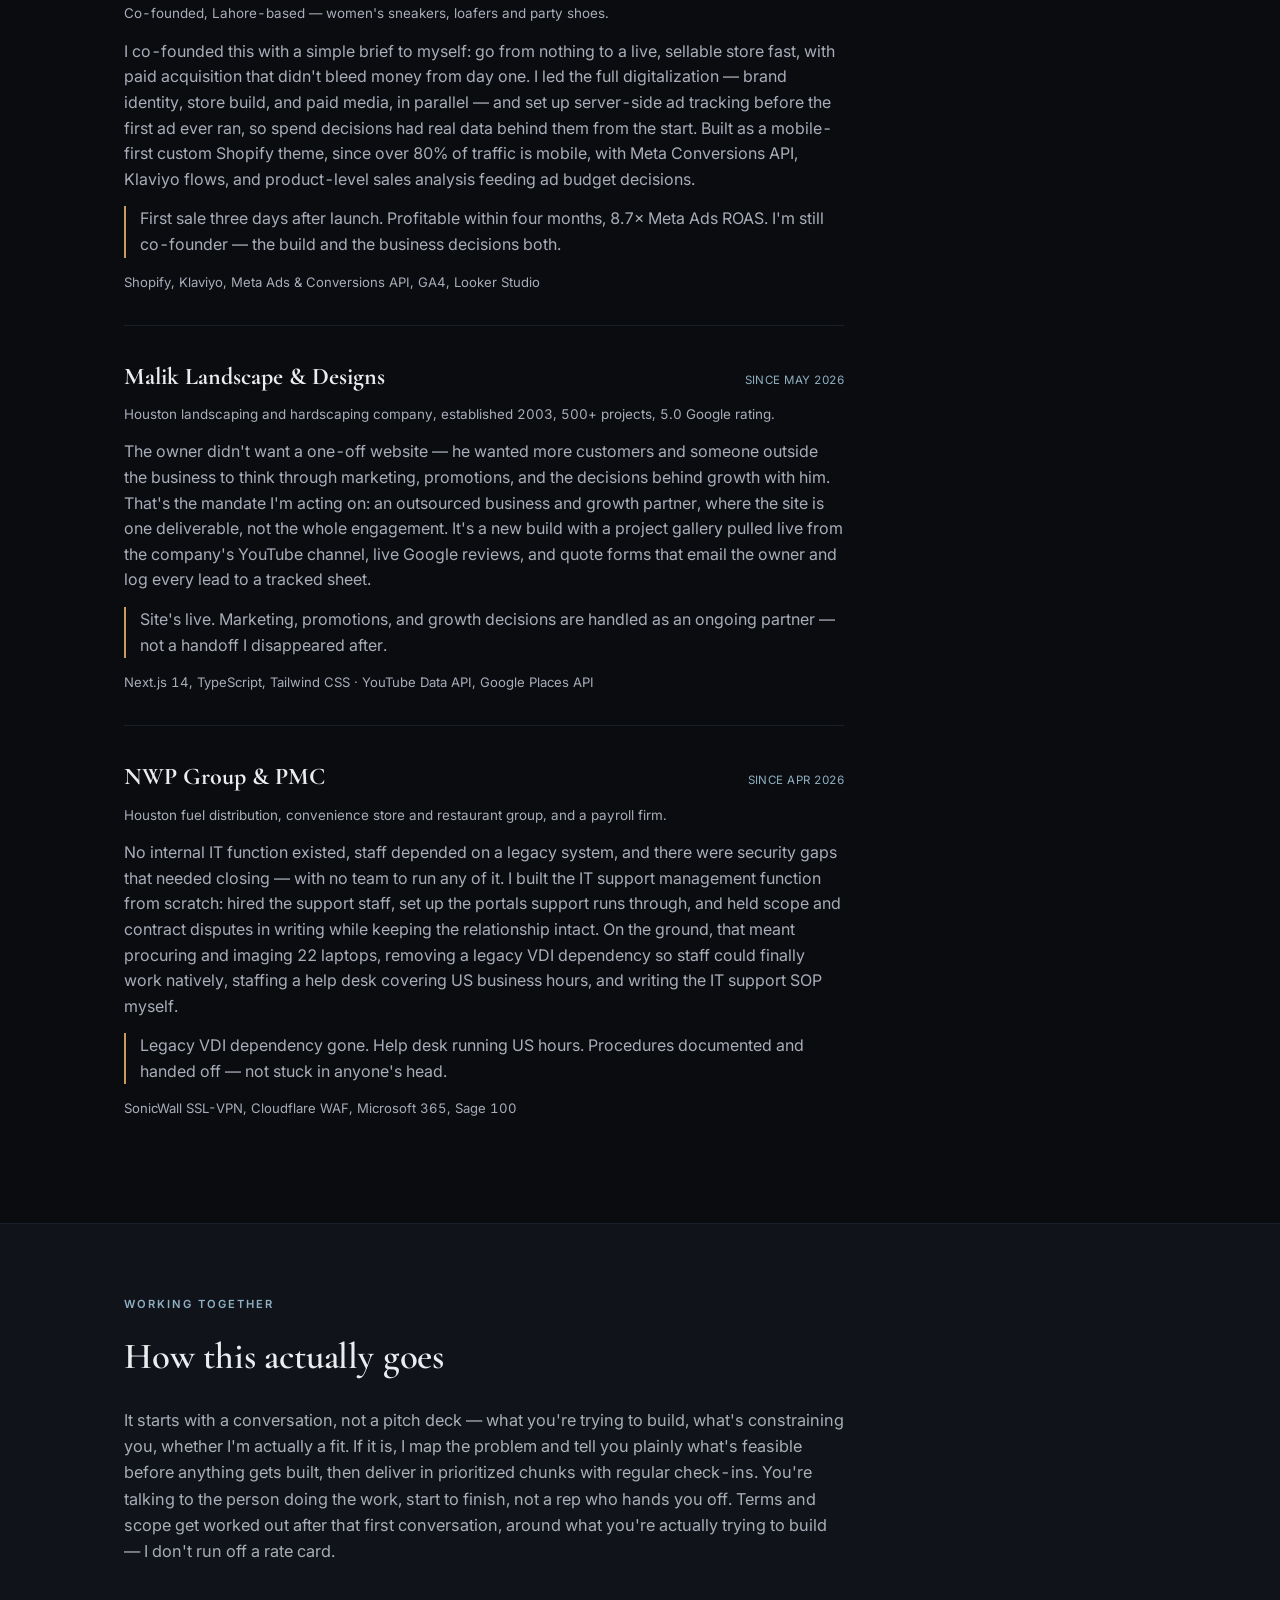
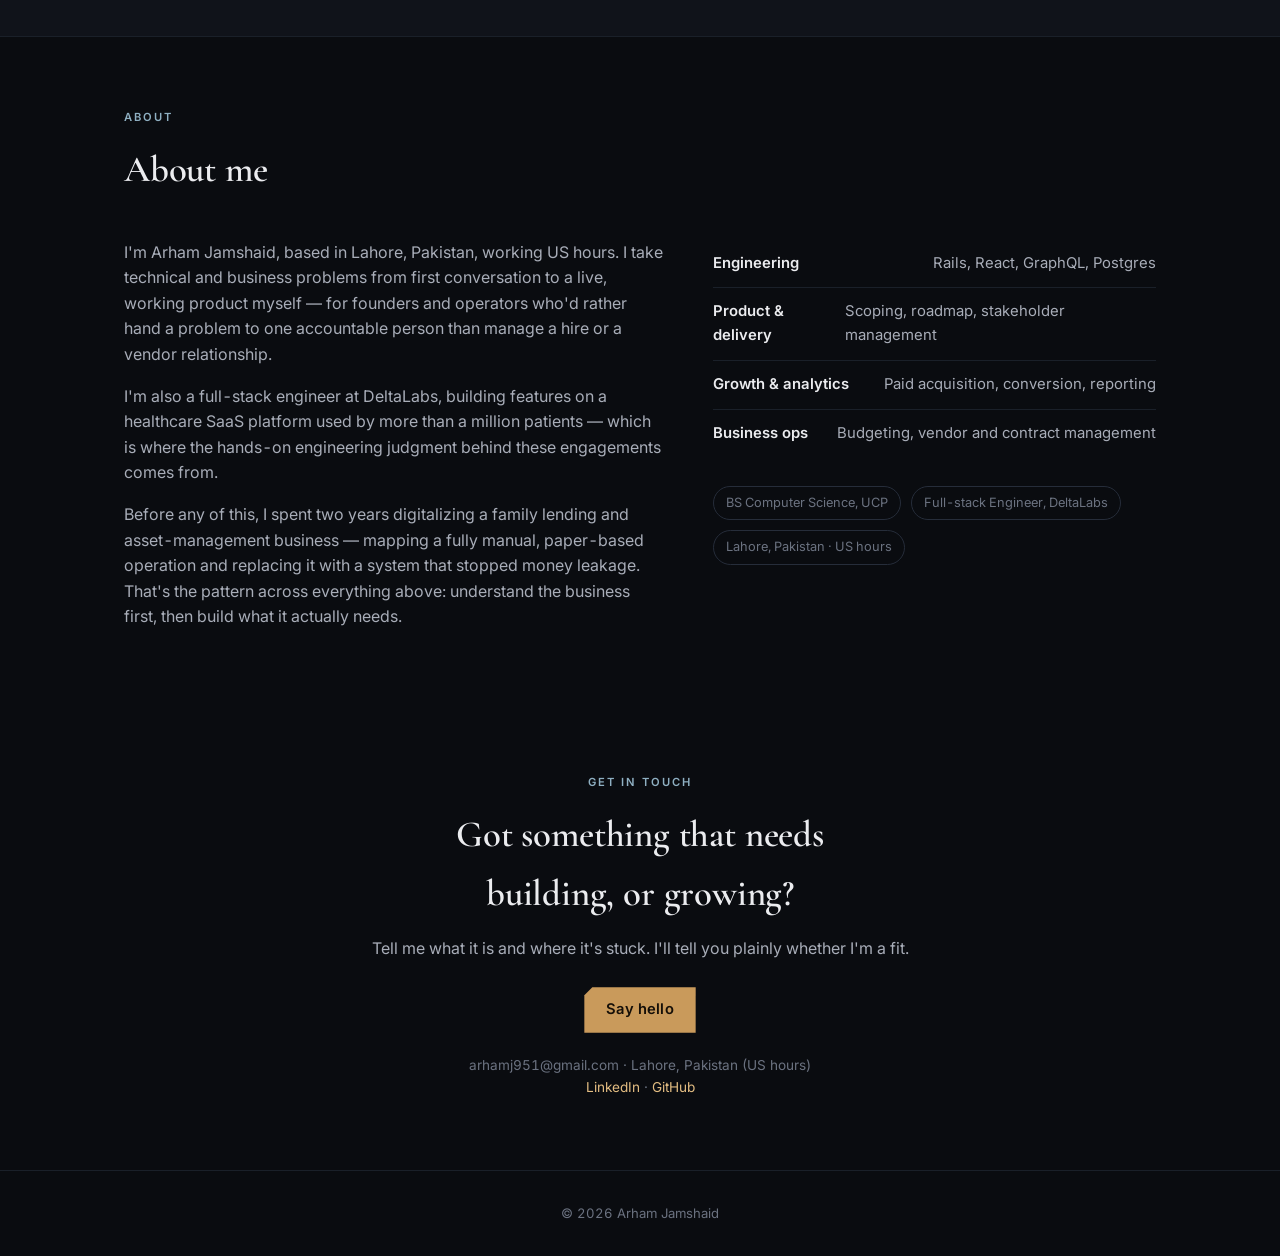
==== commit 59b84e00: "Restructure as personal portfolio, not agency landing page" ====
--- a/index.html
+++ b/index.html
@@ -3,8 +3,8 @@
 <head>
 <meta charset="UTF-8">
 <meta name="viewport" content="width=device-width, initial-scale=1.0">
-<title>Arham Jamshaid — Technical, Product &amp; Growth Partner</title>
-<meta name="description" content="I take ownership of what founders and operators need built and grown — technical, operational, or go-to-market.">
+<title>Arham Jamshaid — Software Developer &amp; Technical Generalist</title>
+<meta name="description" content="I build and grow the things founders and operators need — technical, operational, or go-to-market. Based in Lahore, Pakistan.">
 <link rel="preconnect" href="https://fonts.googleapis.com">
 <link rel="preconnect" href="https://fonts.gstatic.com" crossorigin>
 <link href="https://fonts.googleapis.com/css2?family=Cormorant+Garamond:wght@500;600;700&family=Inter:wght@400;500;600;700&display=swap" rel="stylesheet">
@@ -16,214 +16,104 @@
   <div class="nav-inner" id="navInner">
     <div class="brand">Arham <span>Jamshaid</span></div>
     <nav class="links">
+      <a href="#now">Now</a>
       <a href="#work">Work</a>
-      <a href="#how">How I Work</a>
       <a href="#about">About</a>
       <a href="#contact">Contact</a>
     </nav>
-    <a href="#contact" class="nav-cta">Book a discovery call</a>
+    <a href="#contact" class="nav-cta">Say hello</a>
     <button class="menu-toggle" id="menuToggle" aria-label="Toggle menu">Menu</button>
   </div>
   <div class="mobile-panel" id="mobilePanel">
+    <a href="#now">Now</a>
     <a href="#work">Work</a>
-    <a href="#how">How I Work</a>
     <a href="#about">About</a>
     <a href="#contact">Contact</a>
   </div>
 </header>
 
 <section class="hero">
+  <canvas id="emberField" class="ember-field" aria-hidden="true"></canvas>
   <div class="wrap">
-    <div class="eyebrow">Technical, Product &amp; Growth — Full-Time, Contract, or Partner</div>
-    <h1 class="headline">I take ownership of what you need <em>built and grown</em> — technical, operational, or go-to-market.</h1>
-    <p class="hero-sub">You deal with me directly, start to finish — scoping, budget, feasibility, delivery. No ticket queue, no account manager relay, no handoffs.</p>
+    <div class="eyebrow">Lahore, Pakistan — software developer &amp; technical generalist</div>
+    <h1 class="headline">I build the things people need built, then stick around to grow them.</h1>
+    <p class="hero-sub">You deal with me directly — no account manager, no ticket queue. Open to full-time, contract, or partner work: technical, operational, or go-to-market.</p>
     <div class="hero-ctas">
-      <a href="#contact" class="btn btn-primary">Book a discovery call</a>
-      <a href="#work" class="btn btn-ghost">See the work</a>
+      <a href="mailto:arhamj951@gmail.com" class="btn btn-primary">Say hello</a>
+      <a href="#work" class="btn btn-ghost">See the work →</a>
     </div>
   </div>
 </section>
 
-<div class="proof-strip">
+<section id="now" class="now-section">
   <div class="wrap">
-    <div class="proof-grid">
-      <div class="proof-item">
-        <span class="proof-num">5+</span>
-        <span class="proof-label">Years shipping products end to end, from scoping to delivery</span>
-      </div>
-      <div class="proof-item">
-        <span class="proof-num">6 mo</span>
-        <span class="proof-label">Kickoff to live on a 4-app ticketing platform, zero downtime since</span>
-      </div>
-      <div class="proof-item">
-        <span class="proof-num">8.70×</span>
-        <span class="proof-label">Meta Ads ROAS on a DTC brand, profitable within 4 months</span>
-      </div>
-      <div class="proof-item">
-        <span class="proof-num">4</span>
-        <span class="proof-label">Engagements run as a long-term partner, not one-off builds</span>
-      </div>
-    </div>
+    <div class="now-kicker">Right now</div>
+    <ul class="now-list">
+      <li><a href="#tixters"><strong>Tixters</strong></a> — ticketing platform I built for a US event promoter. Live and processing real tickets six months after kickoff, zero downtime since.</li>
+      <li><a href="#feather"><strong>Feather Footwear</strong></a> — a DTC shoe brand I co-founded. Profitable within four months, 8.7× on Meta Ads.</li>
+      <li><a href="#malik"><strong>Malik Landscape &amp; Designs</strong></a> — acting as an outsourced growth and business partner since May 2026.</li>
+      <li><a href="#nwp"><strong>NWP Group &amp; PMC</strong></a> — built their managed IT function from scratch since April 2026.</li>
+      <li class="now-day">Day job: full-stack engineer at DeltaLabs, on a healthcare platform used by over a million patients.</li>
+    </ul>
   </div>
-</div>
+</section>
 
 <section id="work">
   <div class="wrap">
     <div class="section-head">
-      <div class="section-kicker">Selected Engagements</div>
-      <h2 class="section-title">Work I've owned, not just shipped</h2>
-      <p class="section-desc">Four engagements, each run the same way: understand the business problem, judge what's feasible, own delivery personally, stay accountable after launch.</p>
+      <div class="section-kicker">Work</div>
+      <h2 class="section-title">A few things I've built and run</h2>
+      <p class="section-desc">Four, in some detail. Each one I took from a real problem to something live, and stayed involved after.</p>
     </div>
 
     <!-- Tixters -->
-    <article class="case">
-      <div class="case-top">
-        <div>
-          <h3 class="case-client">Tixters — event ticketing platform</h3>
-          <div class="case-tag">Built for a long-established US event promoter — Tixters itself is a newer platform, built from the ground up for their next event season</div>
-        </div>
+    <article class="case" id="tixters">
+      <div class="case-head">
+        <h3 class="case-client">Tixters</h3>
         <span class="case-status">Since Jun 2025</span>
       </div>
-      <div class="case-body">
-        <div class="case-row">
-          <h4>The ask</h4>
-          <p>Needed a ticketing platform live before their next event season, with no internal engineering team to build or run it.</p>
-        </div>
-        <div class="case-row">
-          <h4>What I owned</h4>
-          <ul>
-            <li>Scoped the project, secured funding, and set the technical direction</li>
-            <li>Owned resource allocation and budget across the build</li>
-            <li>Ran delivery from first brief through launch, with weekly client check-ins</li>
-          </ul>
-        </div>
-        <div class="case-row">
-          <h4>The build</h4>
-          <p>Four apps on one shared backend — organizer dashboard, admin operations panel, buyer checkout, door check-in — with Stripe Connect payouts, QR ticketing via SendGrid, sub-second door scanning, seat maps and real-time sales analytics.</p>
-          <div class="stack-line">Rails 7.2, GraphQL, PostgreSQL, Stripe Connect · React, Apollo, MUI</div>
-        </div>
-        <div class="case-row">
-          <h4>Result</h4>
-          <div class="case-result">Live and processing real tickets within 6 months of kickoff. Zero downtime at live US events since.</div>
-        </div>
-        <div class="case-row">
-          <h4>Role</h4>
-          <p>Technical lead and delivery owner for the full build, engaged June 2025.</p>
-        </div>
-      </div>
+      <p class="case-tag">Built for a long-established US event promoter — Tixters itself is a newer platform, built from the ground up for their next event season.</p>
+      <p>They had no internal engineering team and needed a ticketing platform live before their next event season. I scoped the project, secured funding, and set the technical direction — then owned delivery from first brief through launch, with weekly client check-ins the whole way. What shipped is four apps on one shared backend: an organizer dashboard, an admin operations panel, buyer checkout, and door check-in, with Stripe Connect payouts, QR ticketing via SendGrid, sub-second door scanning, seat maps, and real-time sales analytics.</p>
+      <p class="case-result">Live and processing real tickets within six months of kickoff. Zero downtime at live US events since. I've stayed on as technical lead and delivery owner.</p>
+      <p class="stack-line">Rails 7.2, GraphQL, PostgreSQL, Stripe Connect · React, Apollo, MUI</p>
     </article>
 
     <!-- Feather Footwear -->
-    <article class="case">
-      <div class="case-top">
-        <div>
-          <h3 class="case-client">Feather Footwear — DTC footwear brand</h3>
-          <div class="case-tag">Co-founded, Lahore-based — women's sneakers, loafers and party shoes, scaled into a high-volume DTC operation since launch</div>
-          <!-- TODO: Arham to confirm currency/timeframe for ~$2M/mo gross sales figure, then add as a real stat -->
-        </div>
+    <article class="case" id="feather">
+      <div class="case-head">
+        <h3 class="case-client">Feather Footwear</h3>
         <span class="case-status">Since Sep 2025</span>
       </div>
-      <div class="case-body">
-        <div class="case-row">
-          <h4>The ask</h4>
-          <p>Go from nothing to a live, sellable store fast, with paid acquisition that didn't bleed money from day one.</p>
-        </div>
-        <div class="case-row">
-          <h4>What I owned</h4>
-          <ul>
-            <li>Led the full digitalization: brand identity, store build, and paid media in parallel</li>
-            <li>Set up server-side ad tracking before the first ad ran, so spend decisions had real data behind them from day one</li>
-            <li>Co-founder — business decisions as well as the build</li>
-          </ul>
-        </div>
-        <div class="case-row">
-          <h4>The build</h4>
-          <p>Mobile-first custom Shopify theme (over 80% of traffic is mobile), Meta Conversions API, Klaviyo email flows, product-level sales analysis feeding ad budget decisions.</p>
-          <div class="stack-line">Shopify, Klaviyo, Meta Ads &amp; Conversions API, GA4, Looker Studio</div>
-        </div>
-        <div class="case-row">
-          <h4>Result</h4>
-          <div class="case-result">First sale 3 days after launch. 1.5M PKR (~$5,300) gross revenue and profitable within 4 months. 8.70× Meta Ads ROAS.</div>
-        </div>
-        <div class="case-row">
-          <h4>Role</h4>
-          <p>Co-founder, leading the build and the business since September 2025.</p>
-        </div>
-      </div>
+      <p class="case-tag">Co-founded, Lahore-based — women's sneakers, loafers and party shoes.
+      <!-- TODO: Arham to confirm currency/timeframe for ~$2M/mo gross sales figure, then add as a real stat -->
+      </p>
+      <p>I co-founded this with a simple brief to myself: go from nothing to a live, sellable store fast, with paid acquisition that didn't bleed money from day one. I led the full digitalization — brand identity, store build, and paid media, in parallel — and set up server-side ad tracking before the first ad ever ran, so spend decisions had real data behind them from the start. Built as a mobile-first custom Shopify theme, since over 80% of traffic is mobile, with Meta Conversions API, Klaviyo flows, and product-level sales analysis feeding ad budget decisions.</p>
+      <p class="case-result">First sale three days after launch. Profitable within four months, 8.7× Meta Ads ROAS. I'm still co-founder — the build and the business decisions both.</p>
+      <p class="stack-line">Shopify, Klaviyo, Meta Ads &amp; Conversions API, GA4, Looker Studio</p>
     </article>
 
     <!-- Malik Landscape & Designs -->
-    <article class="case">
-      <div class="case-top">
-        <div>
-          <h3 class="case-client">Malik Landscape &amp; Designs — growth partner</h3>
-          <div class="case-tag">Houston landscaping and hardscaping company, established 2003, 500+ projects, 5.0 Google rating</div>
-        </div>
+    <article class="case" id="malik">
+      <div class="case-head">
+        <h3 class="case-client">Malik Landscape &amp; Designs</h3>
         <span class="case-status">Since May 2026</span>
       </div>
-      <div class="case-body">
-        <div class="case-row">
-          <h4>The ask</h4>
-          <p>The owner wanted more customers and a stronger online presence — not a one-off website, an outside partner for marketing, promotions and the business decisions behind growth.</p>
-        </div>
-        <div class="case-row">
-          <h4>What I owned</h4>
-          <ul>
-            <li>Acting outsourced business and growth partner — marketing, promotions, customer issues and business decisions</li>
-            <li>The website was one deliverable inside that mandate, not the whole engagement</li>
-          </ul>
-        </div>
-        <div class="case-row">
-          <h4>The build</h4>
-          <p>New site with a project gallery pulled live from the company's YouTube channel, live Google reviews, and quote/contact forms that email the owner and log every lead to a tracked sheet.</p>
-          <div class="stack-line">Next.js 14, TypeScript, Tailwind CSS · YouTube Data API, Google Places API</div>
-        </div>
-        <div class="case-row">
-          <h4>Result</h4>
-          <div class="case-result">Live site, plus marketing, promotions and growth decisions handled as outsourced business partner — not a handoff-and-disappear build.</div>
-        </div>
-        <div class="case-row">
-          <h4>Role</h4>
-          <p>Outsourced growth and business partner, engaged May 2026.</p>
-        </div>
-      </div>
+      <p class="case-tag">Houston landscaping and hardscaping company, established 2003, 500+ projects, 5.0 Google rating.</p>
+      <p>The owner didn't want a one-off website — he wanted more customers and someone outside the business to think through marketing, promotions, and the decisions behind growth with him. That's the mandate I'm acting on: an outsourced business and growth partner, where the site is one deliverable, not the whole engagement. It's a new build with a project gallery pulled live from the company's YouTube channel, live Google reviews, and quote forms that email the owner and log every lead to a tracked sheet.</p>
+      <p class="case-result">Site's live. Marketing, promotions, and growth decisions are handled as an ongoing partner — not a handoff I disappeared after.</p>
+      <p class="stack-line">Next.js 14, TypeScript, Tailwind CSS · YouTube Data API, Google Places API</p>
     </article>
 
     <!-- NWP / PMC Managed IT -->
-    <article class="case">
-      <div class="case-top">
-        <div>
-          <h3 class="case-client">NWP Group &amp; PMC — managed IT, built from scratch</h3>
-          <div class="case-tag">Houston fuel distribution, convenience store and restaurant group, and a payroll firm</div>
-        </div>
+    <article class="case" id="nwp">
+      <div class="case-head">
+        <h3 class="case-client">NWP Group &amp; PMC</h3>
         <span class="case-status">Since Apr 2026</span>
       </div>
-      <div class="case-body">
-        <div class="case-row">
-          <h4>The ask</h4>
-          <p>No internal IT support function, a legacy system staff depended on, and security gaps that needed closing — without an internal team to run it.</p>
-        </div>
-        <div class="case-row">
-          <h4>What I owned</h4>
-          <ul>
-            <li>Built the IT support management function from scratch — hired the support staff and set up the portals support runs through</li>
-            <li>Held scope and contract disputes in writing while keeping the client relationship intact</li>
-          </ul>
-        </div>
-        <div class="case-row">
-          <h4>The build</h4>
-          <p>Procured and deployed 22 laptops with full imaging and provisioning, removed a legacy VDI dependency so staff could work natively, staffed a help desk covering US business hours, and wrote the IT Support SOP and training.</p>
-          <div class="stack-line">SonicWall SSL-VPN, Cloudflare WAF, Microsoft 365, Sage 100</div>
-        </div>
-        <div class="case-row">
-          <h4>Result</h4>
-          <div class="case-result">Legacy VDI dependency removed. Help desk running US hours. Procedures documented and handed off, not tribal knowledge.</div>
-        </div>
-        <div class="case-row">
-          <h4>Role</h4>
-          <p>Brought in to build and run managed IT from scratch, engaged April 2026.</p>
-        </div>
-      </div>
+      <p class="case-tag">Houston fuel distribution, convenience store and restaurant group, and a payroll firm.</p>
+      <p>No internal IT function existed, staff depended on a legacy system, and there were security gaps that needed closing — with no team to run any of it. I built the IT support management function from scratch: hired the support staff, set up the portals support runs through, and held scope and contract disputes in writing while keeping the relationship intact. On the ground, that meant procuring and imaging 22 laptops, removing a legacy VDI dependency so staff could finally work natively, staffing a help desk covering US business hours, and writing the IT support SOP myself.</p>
+      <p class="case-result">Legacy VDI dependency gone. Help desk running US hours. Procedures documented and handed off — not stuck in anyone's head.</p>
+      <p class="stack-line">SonicWall SSL-VPN, Cloudflare WAF, Microsoft 365, Sage 100</p>
     </article>
 
   </div>
@@ -231,31 +121,11 @@
 
 <section id="how">
   <div class="wrap">
-    <div class="section-head">
-      <div class="section-kicker">Engagement Model</div>
-      <h2 class="section-title">How I work</h2>
-      <p class="section-desc">Not a menu of hourly tasks. A way of taking a business problem off your plate and bringing back a working product.</p>
+    <div class="section-head how-head">
+      <div class="section-kicker">Working together</div>
+      <h2 class="section-title">How this actually goes</h2>
     </div>
-    <div class="steps">
-      <div class="step">
-        <span class="step-num">01</span>
-        <h3>Discovery call</h3>
-        <p>A 30-minute conversation about what you're trying to build, the constraints you're under, and whether this is a fit. No pitch deck.</p>
-      </div>
-      <div class="step">
-        <span class="step-num">02</span>
-        <h3>Scoping &amp; feasibility</h3>
-        <p>Before anything is built, I map the business problem and check what's actually feasible — technically and financially — then scope budget and timeline.</p>
-      </div>
-      <div class="step">
-        <span class="step-num">03</span>
-        <h3>Ownership through delivery</h3>
-        <p>I deliver in prioritized sprints with regular check-ins. One person to call, start to finish.</p>
-      </div>
-    </div>
-    <div class="note-strip">
-      Engagement size and terms are discussed after the discovery call, scoped to what you're actually trying to build — not a fixed rate card.
-    </div>
+    <p class="how-copy">It starts with a conversation, not a pitch deck — what you're trying to build, what's constraining you, whether I'm actually a fit. If it is, I map the problem and tell you plainly what's feasible before anything gets built, then deliver in prioritized chunks with regular check-ins. You're talking to the person doing the work, start to finish, not a rep who hands you off. Terms and scope get worked out after that first conversation, around what you're actually trying to build — I don't run off a rate card.</p>
   </div>
 </section>
 
@@ -269,10 +139,10 @@
       <div class="about-copy">
         <p>I'm Arham Jamshaid, based in Lahore, Pakistan, working US hours. I take technical and business problems from first conversation to a live, working product myself — for founders and operators who'd rather hand a problem to one accountable person than manage a hire or a vendor relationship.</p>
         <p>I'm also a full-stack engineer at DeltaLabs, building features on a healthcare SaaS platform used by more than a million patients — which is where the hands-on engineering judgment behind these engagements comes from.</p>
-        <p>Before any of this, I spent two years digitalizing a family lending and asset-management business — mapping a fully manual, paper-based operation and replacing it with a system that stopped money leakage. That's the pattern across everything below: understand the business first, then build what it actually needs.</p>
+        <p>Before any of this, I spent two years digitalizing a family lending and asset-management business — mapping a fully manual, paper-based operation and replacing it with a system that stopped money leakage. That's the pattern across everything above: understand the business first, then build what it actually needs.</p>
       </div>
       <div>
-        <ul class="team-list">
+        <ul class="skill-list">
           <li><span class="role">Engineering</span> Rails, React, GraphQL, Postgres</li>
           <li><span class="role">Product &amp; delivery</span> Scoping, roadmap, stakeholder management</li>
           <li><span class="role">Growth &amp; analytics</span> Paid acquisition, conversion, reporting</li>
@@ -292,9 +162,9 @@
   <div class="wrap">
     <div class="contact-box">
       <div class="section-kicker">Get in touch</div>
-      <h2 class="section-title">Thinking about handing off technical ownership of something you're building?</h2>
-      <p class="section-desc">Tell me what you're trying to build and where it's stuck. I'll tell you plainly whether it's a fit.</p>
-      <a class="btn btn-primary" href="mailto:arhamj951@gmail.com?subject=Discovery%20call">Book a discovery call</a>
+      <h2 class="section-title">Got something that needs building, or growing?</h2>
+      <p class="section-desc">Tell me what it is and where it's stuck. I'll tell you plainly whether I'm a fit.</p>
+      <a class="btn btn-primary" href="mailto:arhamj951@gmail.com?subject=Hello">Say hello</a>
       <div class="contact-meta">
         arhamj951@gmail.com · Lahore, Pakistan (US hours)<br>
         <a href="https://linkedin.com/in/arham-jamshaid-595529261">LinkedIn</a> · <a href="https://github.com/arhamj951">GitHub</a>
--- a/styles.css
+++ b/styles.css
@@ -1,10 +1,10 @@
 /* ============================================================
    Design tokens
-   Mood: stoic competence, quiet intensity, dark premium B2B.
+   Mood: stoic competence, quiet intensity, dark premium — but
+   scaled and structured like one person's site, not a company's.
    Concept: "ember and steel" — warm bronze ember glow against a
-   cool steel undertone, forged/chiseled edges (cut corners, not
-   rounded-lg) instead of soft rounded cards. Depth via grain +
-   layered gradients, not a flat near-black fill.
+   cool steel undertone. Used sparingly now: a mark here and there,
+   not a design system stamped on every element.
    No literal character/fandom references anywhere below this
    comment — mood only, translated into palette/type/geometry.
    ============================================================ */
@@ -26,12 +26,13 @@
   --steel: #5c7a8c;
   --steel-soft: #5c7a8c22;
   --steel-text: #8fb0c2;
-  --cut: 14px;
+  --cut: 10px;
 
   --font-display: "Cormorant Garamond", Georgia, serif;
   --font-body: "Inter", -apple-system, BlinkMacSystemFont, "Segoe UI", sans-serif;
 
   --maxw: 1080px;
+  --maxw-narrow: 720px;
 }
 
 * { box-sizing: border-box; }
@@ -53,14 +54,14 @@
   position: relative;
 }
 
-/* Film-grain texture — reads as cinematic depth, not flat UI */
+/* Film-grain texture — reads as depth, not flat UI */
 body::before {
   content: "";
   position: fixed;
   inset: 0;
   z-index: 1;
   pointer-events: none;
-  opacity: 0.05;
+  opacity: 0.04;
   mix-blend-mode: overlay;
   background-image: url("data:image/svg+xml,%3Csvg xmlns='http://www.w3.org/2000/svg' width='180' height='180'%3E%3Cfilter id='n'%3E%3CfeTurbulence type='fractalNoise' baseFrequency='0.85' numOctaves='2' stitchTiles='stitch'/%3E%3C/filter%3E%3Crect width='100%25' height='100%25' filter='url(%23n)'/%3E%3C/svg%3E");
 }
@@ -141,15 +142,13 @@
 nav.links a:hover::after { right: 0; }
 
 .nav-cta {
-  display: inline-block;
-  padding: 9px 18px;
-  border: 1px solid var(--accent);
-  clip-path: polygon(10px 0, 100% 0, 100% 100%, 0 100%, 0 10px);
   color: var(--accent-text) !important;
-  font-size: 0.88rem;
-  transition: background 0.2s ease, box-shadow 0.2s ease;
-}
-.nav-cta:hover { background: var(--accent-soft); text-decoration: none; box-shadow: 0 0 0 1px var(--accent-glow); }
+  font-size: 0.9rem;
+  border-bottom: 1px solid var(--accent-glow);
+  padding-bottom: 2px;
+  transition: border-color 0.2s ease;
+}
+.nav-cta:hover { border-color: var(--accent); text-decoration: none; }
 
 .menu-toggle {
   display: none;
@@ -164,9 +163,11 @@
   display: none;
 }
 
-/* ---------- Hero ---------- */
+/* ---------- Hero (small — this is a person's front door, not a landing page) ---------- */
 .hero {
-  padding: 120px 0 96px;
+  position: relative;
+  overflow: hidden;
+  padding: 56px 0 44px;
   border-bottom: 1px solid var(--border-soft);
   background:
     radial-gradient(ellipse 55% 60% at 85% -10%, var(--accent-soft), transparent 60%),
@@ -174,44 +175,65 @@
     linear-gradient(180deg, var(--bg) 0%, var(--bg-raised) 100%);
 }
 
+/* Radiating filament burst — quiet mark in the corner, not a centerpiece */
+.hero::before {
+  content: "";
+  position: absolute;
+  inset: 0;
+  z-index: 0;
+  background-image: url("assets/filament-burst.svg");
+  background-repeat: no-repeat;
+  background-position: 95% 10%;
+  background-size: 560px;
+  opacity: 0.28;
+  pointer-events: none;
+}
+
+.ember-field {
+  position: absolute;
+  inset: 0;
+  z-index: 1;
+  width: 100%;
+  height: 100%;
+  pointer-events: none;
+}
+
+.hero .wrap { position: relative; z-index: 2; max-width: var(--maxw-narrow); }
+
 .eyebrow {
   text-transform: uppercase;
-  letter-spacing: 0.22em;
-  font-size: 0.72rem;
+  letter-spacing: 0.18em;
+  font-size: 0.7rem;
   color: var(--steel-text);
   font-weight: 600;
-  margin-bottom: 22px;
+  margin-bottom: 16px;
 }
 
 h1.headline {
   font-family: var(--font-display);
   font-weight: 600;
-  font-size: clamp(2.3rem, 6vw, 4.2rem);
+  font-size: clamp(1.9rem, 4.4vw, 2.7rem);
   letter-spacing: -0.01em;
-  line-height: 1.08;
+  line-height: 1.16;
+  margin: 0 0 16px;
+  max-width: 640px;
+  color: var(--text);
+  text-wrap: balance;
+}
+
+.hero-sub {
+  font-size: 1rem;
+  color: var(--text-dim);
+  max-width: 560px;
   margin: 0 0 26px;
-  max-width: 860px;
-  color: var(--text);
-  text-wrap: balance;
-}
-h1.headline em {
-  font-style: normal;
-  color: var(--accent-text);
-}
-
-.hero-sub {
-  font-size: 1.12rem;
-  color: var(--text-dim);
-  max-width: 640px;
-  margin: 0 0 36px;
-}
-
-.hero-ctas { display: flex; gap: 16px; flex-wrap: wrap; }
+}
+
+.hero-ctas { display: flex; gap: 14px; flex-wrap: wrap; }
 
 .btn {
   display: inline-block;
-  padding: 13px 26px;
-  font-size: 0.95rem;
+  padding: 11px 22px;
+  font-size: 0.92rem;
   font-weight: 600;
   letter-spacing: 0.01em;
   transition: transform 0.2s ease, box-shadow 0.2s ease, background 0.2s ease, border-color 0.2s ease;
@@ -219,195 +241,132 @@
 .btn-primary {
   background: var(--accent);
   color: #150f08;
-  clip-path: polygon(10px 0, 100% 0, 100% 100%, 0 100%, 0 10px);
+  clip-path: polygon(8px 0, 100% 0, 100% 100%, 0 100%, 0 8px);
 }
 .btn-primary:hover { background: var(--accent-text); text-decoration: none; transform: translateY(-1px); box-shadow: 0 8px 24px -8px var(--accent-glow); }
 .btn-ghost {
   border: 1px solid var(--border-bright);
   color: var(--text-dim);
-  clip-path: polygon(10px 0, 100% 0, 100% 100%, 0 100%, 0 10px);
 }
 .btn-ghost:hover { border-color: var(--steel-text); color: var(--text); text-decoration: none; transform: translateY(-1px); }
 
-/* ---------- Proof strip ---------- */
-.proof-strip {
+/* ---------- Now — proof, high up, read as a short note not a dashboard ---------- */
+.now-section {
   border-bottom: 1px solid var(--border-soft);
   background: var(--bg-raised);
-}
-.proof-grid {
-  display: grid;
-  grid-template-columns: repeat(4, 1fr);
-  gap: 1px;
-  background: var(--border-soft);
-}
-.proof-item {
-  background: var(--bg-raised);
-  padding: 32px 22px;
-  text-align: center;
-  transition: background 0.25s ease;
-}
-.proof-item:hover { background: var(--bg-card); }
-.proof-num {
+  padding: 36px 0;
+}
+.now-kicker {
+  text-transform: uppercase;
+  letter-spacing: 0.18em;
+  font-size: 0.68rem;
+  color: var(--steel-text);
+  font-weight: 600;
+  margin-bottom: 14px;
+}
+.now-list {
+  list-style: none;
+  margin: 0;
+  padding: 0;
+  max-width: var(--maxw-narrow);
+}
+.now-list li {
+  color: var(--text-dim);
+  font-size: 0.98rem;
+  padding: 9px 0;
+  border-bottom: 1px solid var(--border-soft);
+}
+.now-list li:last-child { border-bottom: none; }
+.now-list li strong, .now-list a strong { color: var(--text); font-weight: 600; }
+.now-list a { color: inherit; }
+.now-list a:hover strong { color: var(--accent-text); }
+.now-day {
+  color: var(--text-faint) !important;
+  font-size: 0.9rem !important;
+  font-style: italic;
+}
+
+/* ---------- Section shells ---------- */
+section { padding: 72px 0; }
+.section-head { max-width: var(--maxw-narrow); margin-bottom: 40px; }
+.section-kicker {
+  text-transform: uppercase;
+  letter-spacing: 0.18em;
+  font-size: 0.7rem;
+  color: var(--steel-text);
+  font-weight: 600;
+  margin-bottom: 14px;
+}
+h2.section-title {
   font-family: var(--font-display);
-  font-size: 2.1rem;
-  background: linear-gradient(135deg, var(--accent-text), var(--steel-text));
-  -webkit-background-clip: text;
-  background-clip: text;
-  color: transparent;
-  font-weight: 600;
-  display: block;
+  font-size: clamp(1.7rem, 3.4vw, 2.3rem);
+  font-weight: 600;
+  letter-spacing: -0.005em;
+  margin: 0 0 12px;
+  color: var(--text);
+  text-wrap: balance;
+}
+.section-desc { color: var(--text-dim); font-size: 1rem; }
+
+#work { background: var(--bg); }
+
+/* ---------- Case studies — read like a write-up, not a filled-in template ---------- */
+.case {
+  max-width: var(--maxw-narrow);
+  border-top: 1px solid var(--border-soft);
+  padding: 32px 0;
+}
+.case:first-of-type { border-top: none; padding-top: 0; }
+
+.case-head {
+  display: flex;
+  justify-content: space-between;
+  align-items: baseline;
+  flex-wrap: wrap;
+  gap: 10px;
   margin-bottom: 8px;
 }
-.proof-label {
+.case-client {
+  font-family: var(--font-display);
+  font-size: 1.5rem;
+  color: var(--text);
+  margin: 0;
+}
+.case-tag {
+  font-size: 0.84rem;
+  color: var(--text-faint);
+  margin: 0 0 16px;
+}
+.case-status {
+  font-size: 0.72rem;
+  color: var(--steel-text);
+  white-space: nowrap;
+  letter-spacing: 0.04em;
+  text-transform: uppercase;
+}
+.case p { margin: 0 0 14px; color: var(--text-dim); }
+
+.case-result {
+  color: var(--text);
+  border-left: 2px solid var(--accent);
+  padding-left: 14px;
+}
+
+.stack-line {
   font-size: 0.82rem;
   color: var(--text-faint);
-  letter-spacing: 0.01em;
-}
-
-/* ---------- Section shells ---------- */
-section { padding: 96px 0; }
-.section-head { max-width: 640px; margin-bottom: 52px; }
-.section-kicker {
-  text-transform: uppercase;
-  letter-spacing: 0.22em;
-  font-size: 0.72rem;
-  color: var(--steel-text);
-  font-weight: 600;
-  margin-bottom: 16px;
-}
-h2.section-title {
-  font-family: var(--font-display);
-  font-size: clamp(1.9rem, 3.8vw, 2.6rem);
-  font-weight: 600;
-  letter-spacing: -0.005em;
-  margin: 0 0 14px;
-  color: var(--text);
-  text-wrap: balance;
-}
-.section-desc { color: var(--text-dim); font-size: 1.02rem; }
-
-#work { background: var(--bg); }
-
-/* ---------- Case studies ---------- */
-.case {
-  border: 1px solid var(--border);
-  clip-path: polygon(var(--cut) 0, 100% 0, 100% 100%, 0 100%, 0 var(--cut));
-  background: linear-gradient(165deg, var(--bg-card) 0%, var(--bg-card-2) 100%);
-  margin-bottom: 28px;
-  overflow: hidden;
-  position: relative;
-  transition: border-color 0.25s ease, transform 0.25s ease, box-shadow 0.25s ease;
-}
-.case::before {
-  content: "";
-  position: absolute;
-  top: 0; left: var(--cut); right: 0;
-  height: 1px;
-  background: linear-gradient(90deg, var(--accent-glow), transparent 70%);
-}
-.case:hover {
-  border-color: var(--border-bright);
-  transform: translateY(-2px);
-  box-shadow: 0 16px 40px -20px #000a, 0 0 0 1px var(--accent-glow);
-}
-.case-top {
-  display: flex;
-  justify-content: space-between;
-  align-items: flex-start;
-  flex-wrap: wrap;
-  gap: 14px;
-  padding: 32px 32px 0;
-}
-.case-client {
-  font-family: var(--font-display);
-  font-size: 1.55rem;
-  color: var(--text);
-  margin: 0 0 6px;
-}
-.case-tag {
-  font-size: 0.8rem;
-  color: var(--text-faint);
-}
-.case-status {
-  font-size: 0.74rem;
-  padding: 5px 12px;
-  border: 1px solid var(--steel);
-  color: var(--steel-text);
-  white-space: nowrap;
-  height: fit-content;
-  letter-spacing: 0.04em;
-  text-transform: uppercase;
-}
-.case-body { padding: 22px 32px 32px; }
-
-.case-row { margin-bottom: 18px; }
-.case-row:last-child { margin-bottom: 0; }
-.case-row h4 {
-  font-size: 0.74rem;
-  text-transform: uppercase;
-  letter-spacing: 0.14em;
-  color: var(--accent-text);
-  margin: 0 0 8px;
-  font-weight: 600;
-}
-.case-row p { margin: 0; color: var(--text-dim); }
-.case-row ul { margin: 0; padding-left: 18px; color: var(--text-dim); }
-.case-row li { margin-bottom: 6px; }
-
-.case-result {
-  background: var(--bg-raised);
-  border: 1px solid var(--border);
-  border-top: 2px solid var(--accent);
-  padding: 16px 18px;
-  color: var(--text);
-}
-
-.stack-line {
-  font-size: 0.85rem;
-  color: var(--text-faint);
-  margin-top: 4px;
-}
-
-/* ---------- How I work ---------- */
+  margin-top: -2px;
+  margin-bottom: 0 !important;
+}
+
+/* ---------- How this goes — one paragraph, no numbered funnel ---------- */
 #how { background: var(--bg-raised); border-top: 1px solid var(--border-soft); border-bottom: 1px solid var(--border-soft); }
-.steps {
-  display: grid;
-  grid-template-columns: repeat(3, 1fr);
-  gap: 24px;
-}
-.step {
-  background: var(--bg-card);
-  border: 1px solid var(--border);
-  clip-path: polygon(var(--cut) 0, 100% 0, 100% 100%, 0 100%, 0 var(--cut));
-  padding: 28px 24px;
-  transition: border-color 0.25s ease, transform 0.25s ease;
-}
-.step:hover { border-color: var(--steel); transform: translateY(-2px); }
-.step-num {
-  font-family: var(--font-body);
-  font-variant-numeric: tabular-nums;
-  font-weight: 700;
-  letter-spacing: 0.02em;
-  color: var(--accent-text);
-  font-size: 1.4rem;
-  display: block;
-  margin-bottom: 10px;
-}
-.step h3 {
-  font-size: 1.05rem;
-  margin: 0 0 10px;
-  color: var(--text);
-}
-.step p { color: var(--text-dim); font-size: 0.94rem; margin: 0; }
-
-.note-strip {
-  margin-top: 36px;
-  padding: 18px 22px;
-  background: var(--bg-card);
-  border: 1px solid var(--border);
-  border-left: 2px solid var(--steel);
-  color: var(--text-dim);
-  font-size: 0.92rem;
+.how-head { margin-bottom: 20px; }
+.how-copy {
+  max-width: var(--maxw-narrow);
+  color: var(--text-dim);
+  font-size: 1.02rem;
+  margin: 0;
 }
 
 /* ---------- About ---------- */
@@ -420,8 +379,8 @@
 .about-copy p { color: var(--text-dim); margin: 0 0 16px; }
 .about-copy p:last-child { margin-bottom: 0; }
 
-.team-list { list-style: none; margin: 0; padding: 0; }
-.team-list li {
+.skill-list { list-style: none; margin: 0; padding: 0; }
+.skill-list li {
   display: flex;
   justify-content: space-between;
   padding: 12px 0;
@@ -429,8 +388,8 @@
   color: var(--text-dim);
   font-size: 0.93rem;
 }
-.team-list li:last-child { border-bottom: none; }
-.team-list span.role { color: var(--text); font-weight: 600; }
+.skill-list li:last-child { border-bottom: none; }
+.skill-list span.role { color: var(--text); font-weight: 600; }
 
 .credentials {
   margin-top: 28px;
@@ -446,51 +405,16 @@
   border-radius: 20px;
 }
 
-/* ---------- Testimonials ---------- */
-#testimonials { background: var(--bg-raised); border-top: 1px solid var(--border-soft); border-bottom: 1px solid var(--border-soft); }
-.testi-grid {
-  display: grid;
-  grid-template-columns: repeat(3, 1fr);
-  gap: 24px;
-}
-.testi-card {
-  background: var(--bg-card);
-  border: 1px solid var(--border);
-  clip-path: polygon(var(--cut) 0, 100% 0, 100% 100%, 0 100%, 0 var(--cut));
-  padding: 26px 24px;
-  transition: border-color 0.25s ease, transform 0.25s ease;
-}
-.testi-card:hover { border-color: var(--border-bright); transform: translateY(-2px); }
-.testi-card p.quote {
-  color: var(--text-dim);
-  font-style: italic;
-  margin: 0 0 16px;
-}
-.testi-who { font-size: 0.85rem; color: var(--text-faint); }
-.testi-who strong { color: var(--text); font-style: normal; }
-
 /* ---------- Contact ---------- */
 #contact { text-align: center; }
 .contact-box {
-  max-width: 560px;
+  max-width: 540px;
   margin: 0 auto;
-  padding: 52px 40px;
-  background: linear-gradient(165deg, var(--bg-card) 0%, var(--bg-card-2) 100%);
-  border: 1px solid var(--border);
-  clip-path: polygon(20px 0, 100% 0, 100% 100%, 0 100%, 0 20px);
-  position: relative;
-}
-.contact-box::before {
-  content: "";
-  position: absolute;
-  top: 0; left: 20px; right: 0;
-  height: 1px;
-  background: linear-gradient(90deg, var(--accent-glow), var(--steel-soft) 80%);
 }
 .contact-box h2 { margin-top: 0; }
-.contact-box .section-desc { margin: 0 auto 30px; }
+.contact-box .section-desc { margin: 0 auto 26px; }
 .contact-meta {
-  margin-top: 24px;
+  margin-top: 22px;
   font-size: 0.85rem;
   color: var(--text-faint);
 }
@@ -505,9 +429,6 @@
 
 /* ---------- Responsive ---------- */
 @media (max-width: 860px) {
-  .proof-grid { grid-template-columns: repeat(2, 1fr); }
-  .steps { grid-template-columns: 1fr; }
-  .testi-grid { grid-template-columns: 1fr; }
   .about-grid { grid-template-columns: 1fr; gap: 32px; }
 }
 
@@ -530,9 +451,8 @@
     color: var(--text-dim);
     border-bottom: 1px solid var(--border-soft);
   }
-  .hero { padding: 84px 0 64px; }
-  .proof-grid { grid-template-columns: 1fr 1fr; }
-  .case-top { padding: 26px 20px 0; }
-  .case-body { padding: 18px 20px 24px; }
-  section { padding: 68px 0; }
-}
+  .hero { padding: 44px 0 36px; }
+  .hero::before { background-size: 380px; opacity: 0.2; }
+  section { padding: 52px 0; }
+  .now-section { padding: 28px 0; }
+}
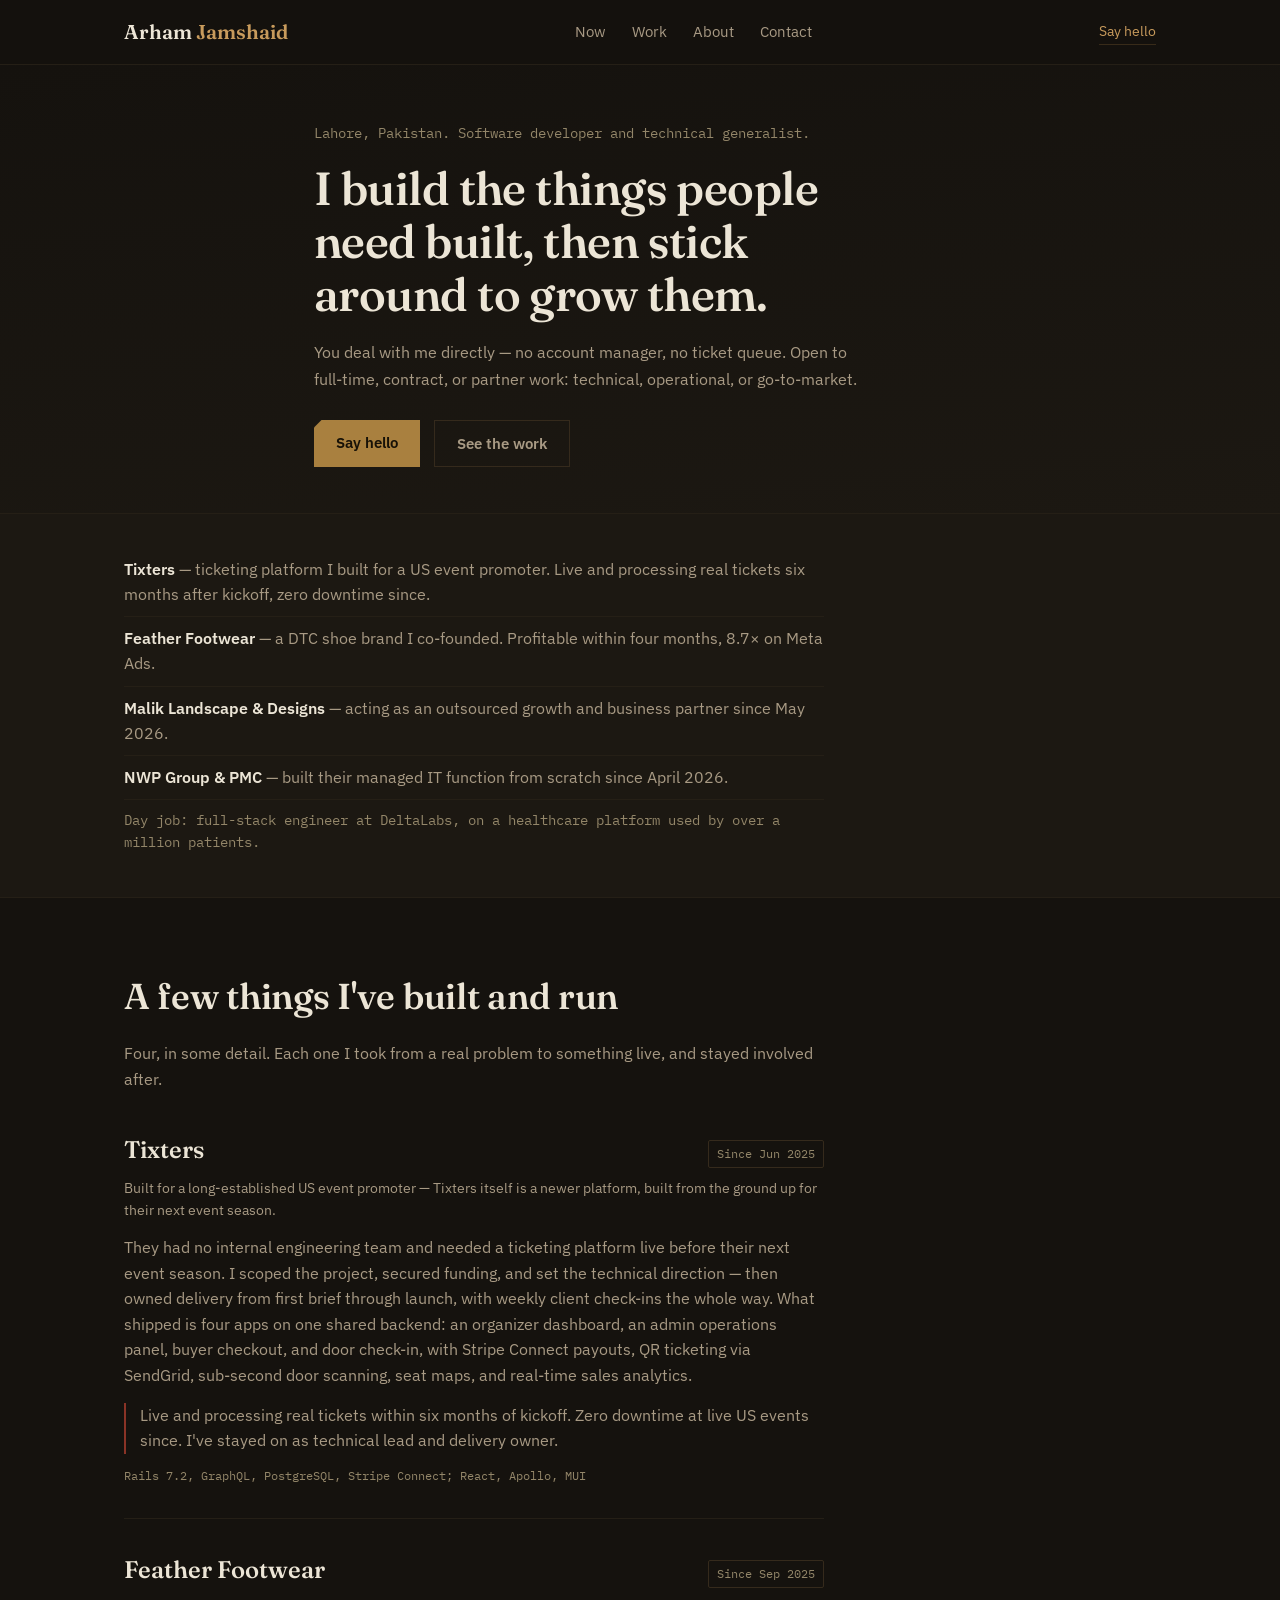
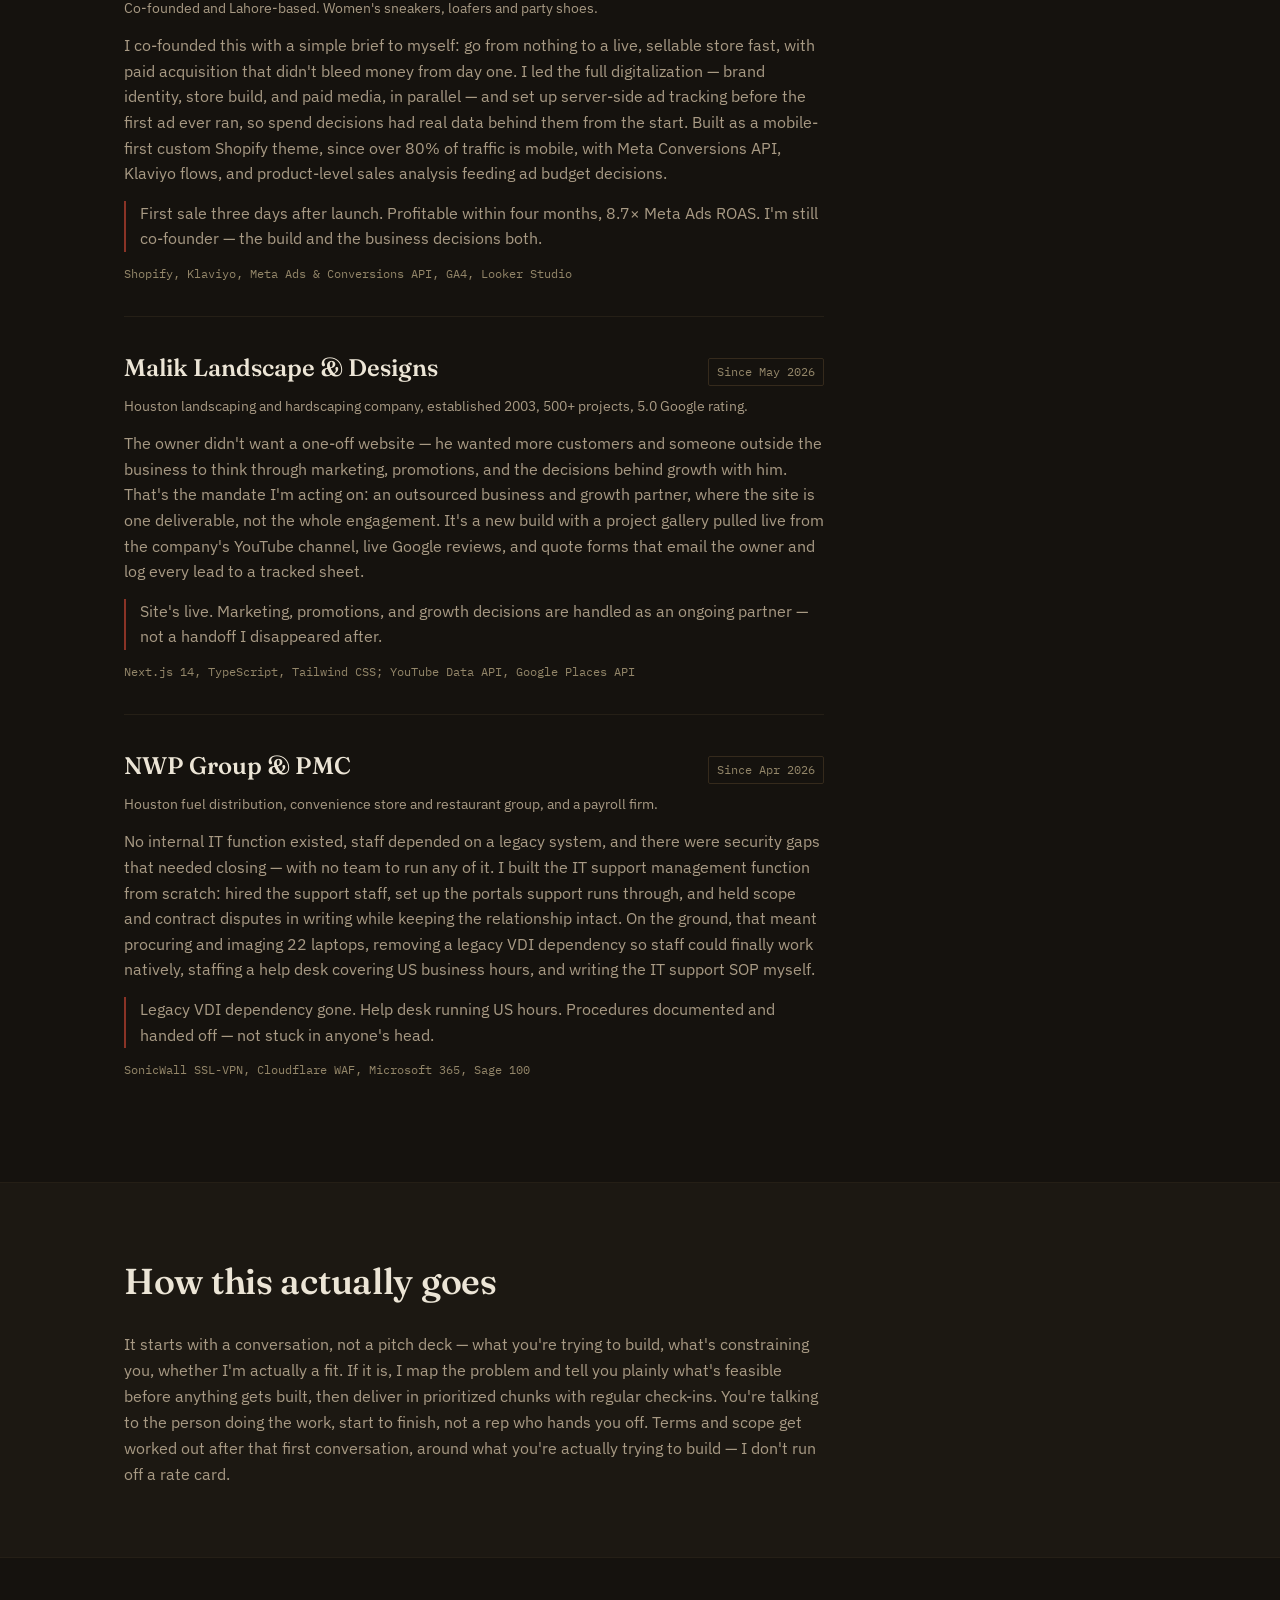
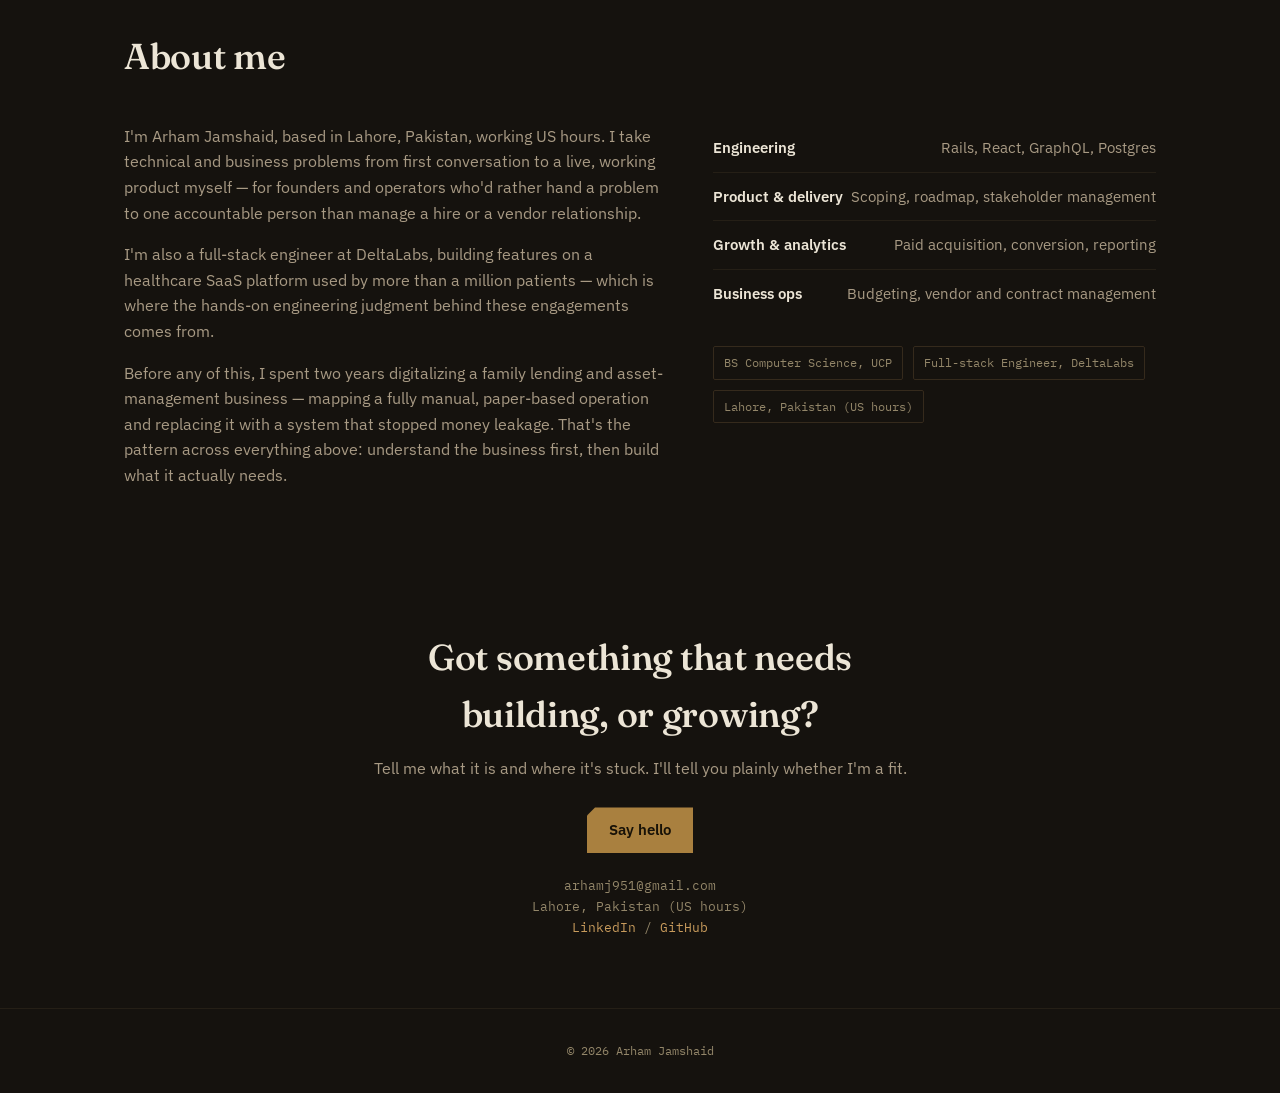
==== commit 37bee8ff: "Full visual redesign: ledger concept (ink/paper/brass palette, Fraunces+Plex type), fix contrast/foc" ====
--- a/index.html
+++ b/index.html
@@ -7,7 +7,7 @@
 <meta name="description" content="I build and grow the things founders and operators need — technical, operational, or go-to-market. Based in Lahore, Pakistan.">
 <link rel="preconnect" href="https://fonts.googleapis.com">
 <link rel="preconnect" href="https://fonts.gstatic.com" crossorigin>
-<link href="https://fonts.googleapis.com/css2?family=Cormorant+Garamond:wght@500;600;700&family=Inter:wght@400;500;600;700&display=swap" rel="stylesheet">
+<link href="https://fonts.googleapis.com/css2?family=Fraunces:opsz,wght@9..144,460;9..144,560;9..144,650&family=IBM+Plex+Sans:wght@400;500;600;700&family=IBM+Plex+Mono:wght@400;500;600&display=swap" rel="stylesheet">
 <link rel="stylesheet" href="styles.css">
 </head>
 <body>
@@ -33,21 +33,19 @@
 </header>
 
 <section class="hero">
-  <canvas id="emberField" class="ember-field" aria-hidden="true"></canvas>
   <div class="wrap">
-    <div class="eyebrow">Lahore, Pakistan — software developer &amp; technical generalist</div>
+    <div class="hero-byline">Lahore, Pakistan. Software developer and technical generalist.</div>
     <h1 class="headline">I build the things people need built, then stick around to grow them.</h1>
     <p class="hero-sub">You deal with me directly — no account manager, no ticket queue. Open to full-time, contract, or partner work: technical, operational, or go-to-market.</p>
     <div class="hero-ctas">
       <a href="mailto:arhamj951@gmail.com" class="btn btn-primary">Say hello</a>
-      <a href="#work" class="btn btn-ghost">See the work →</a>
+      <a href="#work" class="btn btn-ghost">See the work</a>
     </div>
   </div>
 </section>
 
 <section id="now" class="now-section">
   <div class="wrap">
-    <div class="now-kicker">Right now</div>
     <ul class="now-list">
       <li><a href="#tixters"><strong>Tixters</strong></a> — ticketing platform I built for a US event promoter. Live and processing real tickets six months after kickoff, zero downtime since.</li>
       <li><a href="#feather"><strong>Feather Footwear</strong></a> — a DTC shoe brand I co-founded. Profitable within four months, 8.7× on Meta Ads.</li>
@@ -61,7 +59,6 @@
 <section id="work">
   <div class="wrap">
     <div class="section-head">
-      <div class="section-kicker">Work</div>
       <h2 class="section-title">A few things I've built and run</h2>
       <p class="section-desc">Four, in some detail. Each one I took from a real problem to something live, and stayed involved after.</p>
     </div>
@@ -75,7 +72,7 @@
       <p class="case-tag">Built for a long-established US event promoter — Tixters itself is a newer platform, built from the ground up for their next event season.</p>
       <p>They had no internal engineering team and needed a ticketing platform live before their next event season. I scoped the project, secured funding, and set the technical direction — then owned delivery from first brief through launch, with weekly client check-ins the whole way. What shipped is four apps on one shared backend: an organizer dashboard, an admin operations panel, buyer checkout, and door check-in, with Stripe Connect payouts, QR ticketing via SendGrid, sub-second door scanning, seat maps, and real-time sales analytics.</p>
       <p class="case-result">Live and processing real tickets within six months of kickoff. Zero downtime at live US events since. I've stayed on as technical lead and delivery owner.</p>
-      <p class="stack-line">Rails 7.2, GraphQL, PostgreSQL, Stripe Connect · React, Apollo, MUI</p>
+      <p class="stack-line">Rails 7.2, GraphQL, PostgreSQL, Stripe Connect; React, Apollo, MUI</p>
     </article>
 
     <!-- Feather Footwear -->
@@ -84,7 +81,7 @@
         <h3 class="case-client">Feather Footwear</h3>
         <span class="case-status">Since Sep 2025</span>
       </div>
-      <p class="case-tag">Co-founded, Lahore-based — women's sneakers, loafers and party shoes.
+      <p class="case-tag">Co-founded and Lahore-based. Women's sneakers, loafers and party shoes.
       <!-- TODO: Arham to confirm currency/timeframe for ~$2M/mo gross sales figure, then add as a real stat -->
       </p>
       <p>I co-founded this with a simple brief to myself: go from nothing to a live, sellable store fast, with paid acquisition that didn't bleed money from day one. I led the full digitalization — brand identity, store build, and paid media, in parallel — and set up server-side ad tracking before the first ad ever ran, so spend decisions had real data behind them from the start. Built as a mobile-first custom Shopify theme, since over 80% of traffic is mobile, with Meta Conversions API, Klaviyo flows, and product-level sales analysis feeding ad budget decisions.</p>
@@ -101,7 +98,7 @@
       <p class="case-tag">Houston landscaping and hardscaping company, established 2003, 500+ projects, 5.0 Google rating.</p>
       <p>The owner didn't want a one-off website — he wanted more customers and someone outside the business to think through marketing, promotions, and the decisions behind growth with him. That's the mandate I'm acting on: an outsourced business and growth partner, where the site is one deliverable, not the whole engagement. It's a new build with a project gallery pulled live from the company's YouTube channel, live Google reviews, and quote forms that email the owner and log every lead to a tracked sheet.</p>
       <p class="case-result">Site's live. Marketing, promotions, and growth decisions are handled as an ongoing partner — not a handoff I disappeared after.</p>
-      <p class="stack-line">Next.js 14, TypeScript, Tailwind CSS · YouTube Data API, Google Places API</p>
+      <p class="stack-line">Next.js 14, TypeScript, Tailwind CSS; YouTube Data API, Google Places API</p>
     </article>
 
     <!-- NWP / PMC Managed IT -->
@@ -122,7 +119,6 @@
 <section id="how">
   <div class="wrap">
     <div class="section-head how-head">
-      <div class="section-kicker">Working together</div>
       <h2 class="section-title">How this actually goes</h2>
     </div>
     <p class="how-copy">It starts with a conversation, not a pitch deck — what you're trying to build, what's constraining you, whether I'm actually a fit. If it is, I map the problem and tell you plainly what's feasible before anything gets built, then deliver in prioritized chunks with regular check-ins. You're talking to the person doing the work, start to finish, not a rep who hands you off. Terms and scope get worked out after that first conversation, around what you're actually trying to build — I don't run off a rate card.</p>
@@ -132,7 +128,6 @@
 <section id="about">
   <div class="wrap">
     <div class="section-head">
-      <div class="section-kicker">About</div>
       <h2 class="section-title">About me</h2>
     </div>
     <div class="about-grid">
@@ -151,7 +146,7 @@
         <div class="credentials">
           <span class="pill">BS Computer Science, UCP</span>
           <span class="pill">Full-stack Engineer, DeltaLabs</span>
-          <span class="pill">Lahore, Pakistan · US hours</span>
+          <span class="pill">Lahore, Pakistan (US hours)</span>
         </div>
       </div>
     </div>
@@ -161,13 +156,13 @@
 <section id="contact">
   <div class="wrap">
     <div class="contact-box">
-      <div class="section-kicker">Get in touch</div>
       <h2 class="section-title">Got something that needs building, or growing?</h2>
       <p class="section-desc">Tell me what it is and where it's stuck. I'll tell you plainly whether I'm a fit.</p>
       <a class="btn btn-primary" href="mailto:arhamj951@gmail.com?subject=Hello">Say hello</a>
       <div class="contact-meta">
-        arhamj951@gmail.com · Lahore, Pakistan (US hours)<br>
-        <a href="https://linkedin.com/in/arham-jamshaid-595529261">LinkedIn</a> · <a href="https://github.com/arhamj951">GitHub</a>
+        arhamj951@gmail.com<br>
+        Lahore, Pakistan (US hours)<br>
+        <a href="https://linkedin.com/in/arham-jamshaid-595529261">LinkedIn</a> / <a href="https://github.com/arhamj951">GitHub</a>
       </div>
     </div>
   </div>
--- a/styles.css
+++ b/styles.css
@@ -1,38 +1,33 @@
 /* ============================================================
-   Design tokens
-   Mood: stoic competence, quiet intensity, dark premium — but
-   scaled and structured like one person's site, not a company's.
-   Concept: "ember and steel" — warm bronze ember glow against a
-   cool steel undertone. Used sparingly now: a mark here and there,
-   not a design system stamped on every element.
-   No literal character/fandom references anywhere below this
-   comment — mood only, translated into palette/type/geometry.
+   Design tokens — "the ledger"
+   Subject: a contractor who takes on problems other people can't
+   or won't own themselves, works them end to end, and keeps a
+   plain record of what happened. The palette and type are drawn
+   from that world — ink, paper, worn brass, a single wax-seal
+   red used once — not from "dark SaaS." No literal fandom
+   references anywhere below this comment.
    ============================================================ */
 :root {
-  --bg: #0a0c10;
-  --bg-raised: #10131a;
-  --bg-card: #141821;
-  --bg-card-2: #171c26;
-  --border: #262d3a;
-  --border-soft: #1a2029;
-  --border-bright: #3a4454;
-  --text: #ebecef;
-  --text-dim: #a8adb8;
-  --text-faint: #6b7280;
-  --accent: #c99a5b;
-  --accent-soft: #c99a5b1f;
-  --accent-text: #e3bd82;
-  --accent-glow: #c99a5b40;
-  --steel: #5c7a8c;
-  --steel-soft: #5c7a8c22;
-  --steel-text: #8fb0c2;
-  --cut: 10px;
-
-  --font-display: "Cormorant Garamond", Georgia, serif;
-  --font-body: "Inter", -apple-system, BlinkMacSystemFont, "Segoe UI", sans-serif;
+  --bg: #15120e;
+  --bg-raised: #1c1812;
+  --bg-panel: #211b14;
+  --rule: #352a1c;
+  --rule-soft: #251f16;
+  --text: #ece5d6;
+  --text-dim: #a89a84;
+  --text-faint: #938669;
+  --brass: #a9803f;
+  --brass-soft: #a9803f1f;
+  --brass-text: #c89b5c;
+  --brass-glow: #a9803f3d;
+  --seal: #8a3326;
+
+  --font-display: "Fraunces", Georgia, serif;
+  --font-body: "IBM Plex Sans", -apple-system, BlinkMacSystemFont, "Segoe UI", sans-serif;
+  --font-mono: "IBM Plex Mono", "SFMono-Regular", Menlo, monospace;
 
   --maxw: 1080px;
-  --maxw-narrow: 720px;
+  --maxw-narrow: 700px;
 }
 
 * { box-sizing: border-box; }
@@ -49,41 +44,32 @@
   color: var(--text);
   font-family: var(--font-body);
   line-height: 1.6;
-  font-variant-numeric: tabular-nums;
   -webkit-font-smoothing: antialiased;
   position: relative;
 }
 
-/* Film-grain texture — reads as depth, not flat UI */
+/* Paper grain — reads as a surface, not a screen */
 body::before {
   content: "";
   position: fixed;
   inset: 0;
   z-index: 1;
   pointer-events: none;
-  opacity: 0.04;
+  opacity: 0.035;
   mix-blend-mode: overlay;
   background-image: url("data:image/svg+xml,%3Csvg xmlns='http://www.w3.org/2000/svg' width='180' height='180'%3E%3Cfilter id='n'%3E%3CfeTurbulence type='fractalNoise' baseFrequency='0.85' numOctaves='2' stitchTiles='stitch'/%3E%3C/filter%3E%3Crect width='100%25' height='100%25' filter='url(%23n)'/%3E%3C/svg%3E");
 }
 
-/* Soft top-to-bottom vignette for atmosphere */
-body::after {
-  content: "";
-  position: fixed;
-  inset: 0;
-  z-index: 0;
-  pointer-events: none;
-  background:
-    radial-gradient(ellipse 80% 40% at 50% 0%, #1a2230 0%, transparent 60%),
-    radial-gradient(ellipse 60% 30% at 100% 100%, var(--steel-soft) 0%, transparent 70%);
-}
-
 header.site-nav, main, section, footer.site-footer { position: relative; z-index: 2; }
 
 img, svg { max-width: 100%; }
 
-a { color: var(--accent-text); text-decoration: none; }
-a:hover { text-decoration: underline; }
+a { color: var(--brass-text); text-decoration: none; }
+a:hover { text-decoration: underline; text-decoration-color: var(--seal); text-underline-offset: 3px; }
+a:focus-visible, button:focus-visible {
+  outline: 2px solid var(--brass-text);
+  outline-offset: 2px;
+}
 
 .wrap {
   max-width: var(--maxw);
@@ -96,9 +82,9 @@
   position: sticky;
   top: 0;
   z-index: 50;
-  background: rgba(10, 12, 16, 0.86);
+  background: rgba(21, 18, 14, 0.88);
   backdrop-filter: blur(10px);
-  border-bottom: 1px solid var(--border-soft);
+  border-bottom: 1px solid var(--rule-soft);
 }
 
 .nav-inner {
@@ -112,21 +98,16 @@
 
 .brand {
   font-family: var(--font-display);
-  font-size: 1.3rem;
+  font-size: 1.25rem;
   font-weight: 600;
-  letter-spacing: 0.02em;
-  color: var(--text);
-}
-.brand span { color: var(--accent-text); }
-
-nav.links {
-  display: flex;
-  gap: 28px;
-}
+  color: var(--text);
+}
+.brand span { color: var(--brass-text); }
+
+nav.links { display: flex; gap: 26px; }
 nav.links a {
   color: var(--text-dim);
-  font-size: 0.92rem;
-  letter-spacing: 0.02em;
+  font-size: 0.93rem;
   position: relative;
 }
 nav.links a::after {
@@ -135,97 +116,68 @@
   left: 0; right: 100%;
   bottom: -4px;
   height: 1px;
-  background: var(--accent);
-  transition: right 0.25s ease;
+  background: var(--brass);
+  transition: right 0.22s ease;
 }
 nav.links a:hover { color: var(--text); text-decoration: none; }
 nav.links a:hover::after { right: 0; }
 
 .nav-cta {
-  color: var(--accent-text) !important;
+  color: var(--brass-text);
   font-size: 0.9rem;
-  border-bottom: 1px solid var(--accent-glow);
+  border-bottom: 1px solid var(--brass-glow);
   padding-bottom: 2px;
-  transition: border-color 0.2s ease;
-}
-.nav-cta:hover { border-color: var(--accent); text-decoration: none; }
+}
+.nav-cta:hover { border-color: var(--brass); text-decoration: none; }
 
 .menu-toggle {
   display: none;
   background: none;
-  border: 1px solid var(--border);
+  border: 1px solid var(--rule);
   color: var(--text);
   padding: 8px 12px;
   border-radius: 2px;
-}
-
-.mobile-panel {
-  display: none;
-}
-
-/* ---------- Hero (small — this is a person's front door, not a landing page) ---------- */
+  font-family: var(--font-body);
+}
+
+.mobile-panel { display: none; }
+
+/* ---------- Hero ---------- */
 .hero {
   position: relative;
   overflow: hidden;
-  padding: 56px 0 44px;
-  border-bottom: 1px solid var(--border-soft);
-  background:
-    radial-gradient(ellipse 55% 60% at 85% -10%, var(--accent-soft), transparent 60%),
-    radial-gradient(ellipse 50% 40% at -10% 100%, var(--steel-soft), transparent 65%),
-    linear-gradient(180deg, var(--bg) 0%, var(--bg-raised) 100%);
-}
-
-/* Radiating filament burst — quiet mark in the corner, not a centerpiece */
-.hero::before {
-  content: "";
-  position: absolute;
-  inset: 0;
-  z-index: 0;
-  background-image: url("assets/filament-burst.svg");
-  background-repeat: no-repeat;
-  background-position: 95% 10%;
-  background-size: 560px;
-  opacity: 0.28;
-  pointer-events: none;
-}
-
-.ember-field {
-  position: absolute;
-  inset: 0;
-  z-index: 1;
-  width: 100%;
-  height: 100%;
-  pointer-events: none;
+  padding: 58px 0 46px;
+  border-bottom: 1px solid var(--rule-soft);
+  background: linear-gradient(175deg, var(--bg) 0%, var(--bg-raised) 100%);
 }
 
 .hero .wrap { position: relative; z-index: 2; max-width: var(--maxw-narrow); }
 
-.eyebrow {
-  text-transform: uppercase;
-  letter-spacing: 0.18em;
-  font-size: 0.7rem;
-  color: var(--steel-text);
-  font-weight: 600;
-  margin-bottom: 16px;
+.hero-byline {
+  font-family: var(--font-mono);
+  font-size: 0.85rem;
+  color: var(--text-faint);
+  margin-bottom: 18px;
 }
 
 h1.headline {
   font-family: var(--font-display);
-  font-weight: 600;
-  font-size: clamp(1.9rem, 4.4vw, 2.7rem);
-  letter-spacing: -0.01em;
-  line-height: 1.16;
-  margin: 0 0 16px;
-  max-width: 640px;
+  font-optical-sizing: auto;
+  font-weight: 560;
+  font-size: clamp(2rem, 4.6vw, 2.9rem);
+  letter-spacing: -0.012em;
+  line-height: 1.14;
+  margin: 0 0 18px;
+  max-width: 650px;
   color: var(--text);
   text-wrap: balance;
 }
 
 .hero-sub {
-  font-size: 1rem;
+  font-size: 1.02rem;
   color: var(--text-dim);
   max-width: 560px;
-  margin: 0 0 26px;
+  margin: 0 0 28px;
 }
 
 .hero-ctas { display: flex; gap: 14px; flex-wrap: wrap; }
@@ -235,34 +187,26 @@
   padding: 11px 22px;
   font-size: 0.92rem;
   font-weight: 600;
-  letter-spacing: 0.01em;
+  font-family: var(--font-body);
   transition: transform 0.2s ease, box-shadow 0.2s ease, background 0.2s ease, border-color 0.2s ease;
 }
 .btn-primary {
-  background: var(--accent);
-  color: #150f08;
+  background: var(--brass);
+  color: #171107;
   clip-path: polygon(8px 0, 100% 0, 100% 100%, 0 100%, 0 8px);
 }
-.btn-primary:hover { background: var(--accent-text); text-decoration: none; transform: translateY(-1px); box-shadow: 0 8px 24px -8px var(--accent-glow); }
+.btn-primary:hover { background: var(--brass-text); text-decoration: none; transform: translateY(-1px); box-shadow: 0 8px 22px -8px var(--brass-glow); }
 .btn-ghost {
-  border: 1px solid var(--border-bright);
-  color: var(--text-dim);
-}
-.btn-ghost:hover { border-color: var(--steel-text); color: var(--text); text-decoration: none; transform: translateY(-1px); }
-
-/* ---------- Now — proof, high up, read as a short note not a dashboard ---------- */
+  border: 1px solid var(--rule);
+  color: var(--text-dim);
+}
+.btn-ghost:hover { border-color: var(--text-faint); color: var(--text); text-decoration: none; transform: translateY(-1px); }
+
+/* ---------- Now ---------- */
 .now-section {
-  border-bottom: 1px solid var(--border-soft);
+  border-bottom: 1px solid var(--rule-soft);
   background: var(--bg-raised);
-  padding: 36px 0;
-}
-.now-kicker {
-  text-transform: uppercase;
-  letter-spacing: 0.18em;
-  font-size: 0.68rem;
-  color: var(--steel-text);
-  font-weight: 600;
-  margin-bottom: 14px;
+  padding: 34px 0;
 }
 .now-list {
   list-style: none;
@@ -274,34 +218,26 @@
   color: var(--text-dim);
   font-size: 0.98rem;
   padding: 9px 0;
-  border-bottom: 1px solid var(--border-soft);
+  border-bottom: 1px solid var(--rule-soft);
 }
 .now-list li:last-child { border-bottom: none; }
 .now-list li strong, .now-list a strong { color: var(--text); font-weight: 600; }
 .now-list a { color: inherit; }
-.now-list a:hover strong { color: var(--accent-text); }
+.now-list a:hover strong { color: var(--brass-text); }
 .now-day {
   color: var(--text-faint) !important;
-  font-size: 0.9rem !important;
-  font-style: italic;
-}
-
-/* ---------- Section shells ---------- */
-section { padding: 72px 0; }
-.section-head { max-width: var(--maxw-narrow); margin-bottom: 40px; }
-.section-kicker {
-  text-transform: uppercase;
-  letter-spacing: 0.18em;
-  font-size: 0.7rem;
-  color: var(--steel-text);
-  font-weight: 600;
-  margin-bottom: 14px;
-}
+  font-size: 0.88rem !important;
+  font-family: var(--font-mono);
+}
+
+/* ---------- Section shells — no eyebrow chrome; the heading carries it ---------- */
+section { padding: 70px 0; }
+.section-head { max-width: var(--maxw-narrow); margin-bottom: 38px; }
 h2.section-title {
   font-family: var(--font-display);
-  font-size: clamp(1.7rem, 3.4vw, 2.3rem);
-  font-weight: 600;
-  letter-spacing: -0.005em;
+  font-weight: 560;
+  font-size: clamp(1.75rem, 3.2vw, 2.25rem);
+  letter-spacing: -0.008em;
   margin: 0 0 12px;
   color: var(--text);
   text-wrap: balance;
@@ -310,10 +246,10 @@
 
 #work { background: var(--bg); }
 
-/* ---------- Case studies — read like a write-up, not a filled-in template ---------- */
+/* ---------- Work — each entry carries its own filed date, like a ledger ---------- */
 .case {
   max-width: var(--maxw-narrow);
-  border-top: 1px solid var(--border-soft);
+  border-top: 1px solid var(--rule-soft);
   padding: 32px 0;
 }
 .case:first-of-type { border-top: none; padding-top: 0; }
@@ -328,39 +264,43 @@
 }
 .case-client {
   font-family: var(--font-display);
+  font-weight: 560;
   font-size: 1.5rem;
   color: var(--text);
   margin: 0;
 }
 .case-tag {
-  font-size: 0.84rem;
+  font-size: 0.86rem;
   color: var(--text-faint);
   margin: 0 0 16px;
 }
 .case-status {
-  font-size: 0.72rem;
-  color: var(--steel-text);
+  font-family: var(--font-mono);
+  font-size: 0.78rem;
+  color: var(--text-faint);
   white-space: nowrap;
-  letter-spacing: 0.04em;
-  text-transform: uppercase;
+  border: 1px solid var(--rule);
+  padding: 3px 8px;
+  border-radius: 2px;
 }
 .case p { margin: 0 0 14px; color: var(--text-dim); }
 
 .case-result {
   color: var(--text);
-  border-left: 2px solid var(--accent);
+  border-left: 2px solid var(--seal);
   padding-left: 14px;
 }
 
-.stack-line {
-  font-size: 0.82rem;
+.case p.stack-line {
+  font-family: var(--font-mono);
+  font-size: 0.78rem;
   color: var(--text-faint);
   margin-top: -2px;
-  margin-bottom: 0 !important;
-}
-
-/* ---------- How this goes — one paragraph, no numbered funnel ---------- */
-#how { background: var(--bg-raised); border-top: 1px solid var(--border-soft); border-bottom: 1px solid var(--border-soft); }
+  margin-bottom: 0;
+}
+
+/* ---------- How this goes ---------- */
+#how { background: var(--bg-raised); border-top: 1px solid var(--rule-soft); border-bottom: 1px solid var(--rule-soft); }
 .how-head { margin-bottom: 20px; }
 .how-copy {
   max-width: var(--maxw-narrow);
@@ -384,7 +324,7 @@
   display: flex;
   justify-content: space-between;
   padding: 12px 0;
-  border-bottom: 1px solid var(--border-soft);
+  border-bottom: 1px solid var(--rule-soft);
   color: var(--text-dim);
   font-size: 0.93rem;
 }
@@ -398,33 +338,33 @@
   gap: 10px;
 }
 .pill {
-  font-size: 0.8rem;
-  color: var(--text-faint);
-  border: 1px solid var(--border);
-  padding: 6px 12px;
-  border-radius: 20px;
+  font-family: var(--font-mono);
+  font-size: 0.76rem;
+  color: var(--text-faint);
+  border: 1px solid var(--rule);
+  padding: 6px 10px;
+  border-radius: 2px;
 }
 
 /* ---------- Contact ---------- */
 #contact { text-align: center; }
-.contact-box {
-  max-width: 540px;
-  margin: 0 auto;
-}
+.contact-box { max-width: 540px; margin: 0 auto; }
 .contact-box h2 { margin-top: 0; }
 .contact-box .section-desc { margin: 0 auto 26px; }
 .contact-meta {
   margin-top: 22px;
-  font-size: 0.85rem;
+  font-family: var(--font-mono);
+  font-size: 0.82rem;
   color: var(--text-faint);
 }
 
 footer.site-footer {
-  border-top: 1px solid var(--border-soft);
+  border-top: 1px solid var(--rule-soft);
   padding: 32px 0;
   text-align: center;
   color: var(--text-faint);
-  font-size: 0.82rem;
+  font-family: var(--font-mono);
+  font-size: 0.78rem;
 }
 
 /* ---------- Responsive ---------- */
@@ -443,16 +383,15 @@
     flex-direction: column;
     gap: 2px;
     padding: 8px 24px 18px;
-    border-bottom: 1px solid var(--border-soft);
+    border-bottom: 1px solid var(--rule-soft);
     background: var(--bg);
   }
   .mobile-panel a {
     padding: 12px 4px;
     color: var(--text-dim);
-    border-bottom: 1px solid var(--border-soft);
+    border-bottom: 1px solid var(--rule-soft);
   }
   .hero { padding: 44px 0 36px; }
-  .hero::before { background-size: 380px; opacity: 0.2; }
   section { padding: 52px 0; }
   .now-section { padding: 28px 0; }
 }
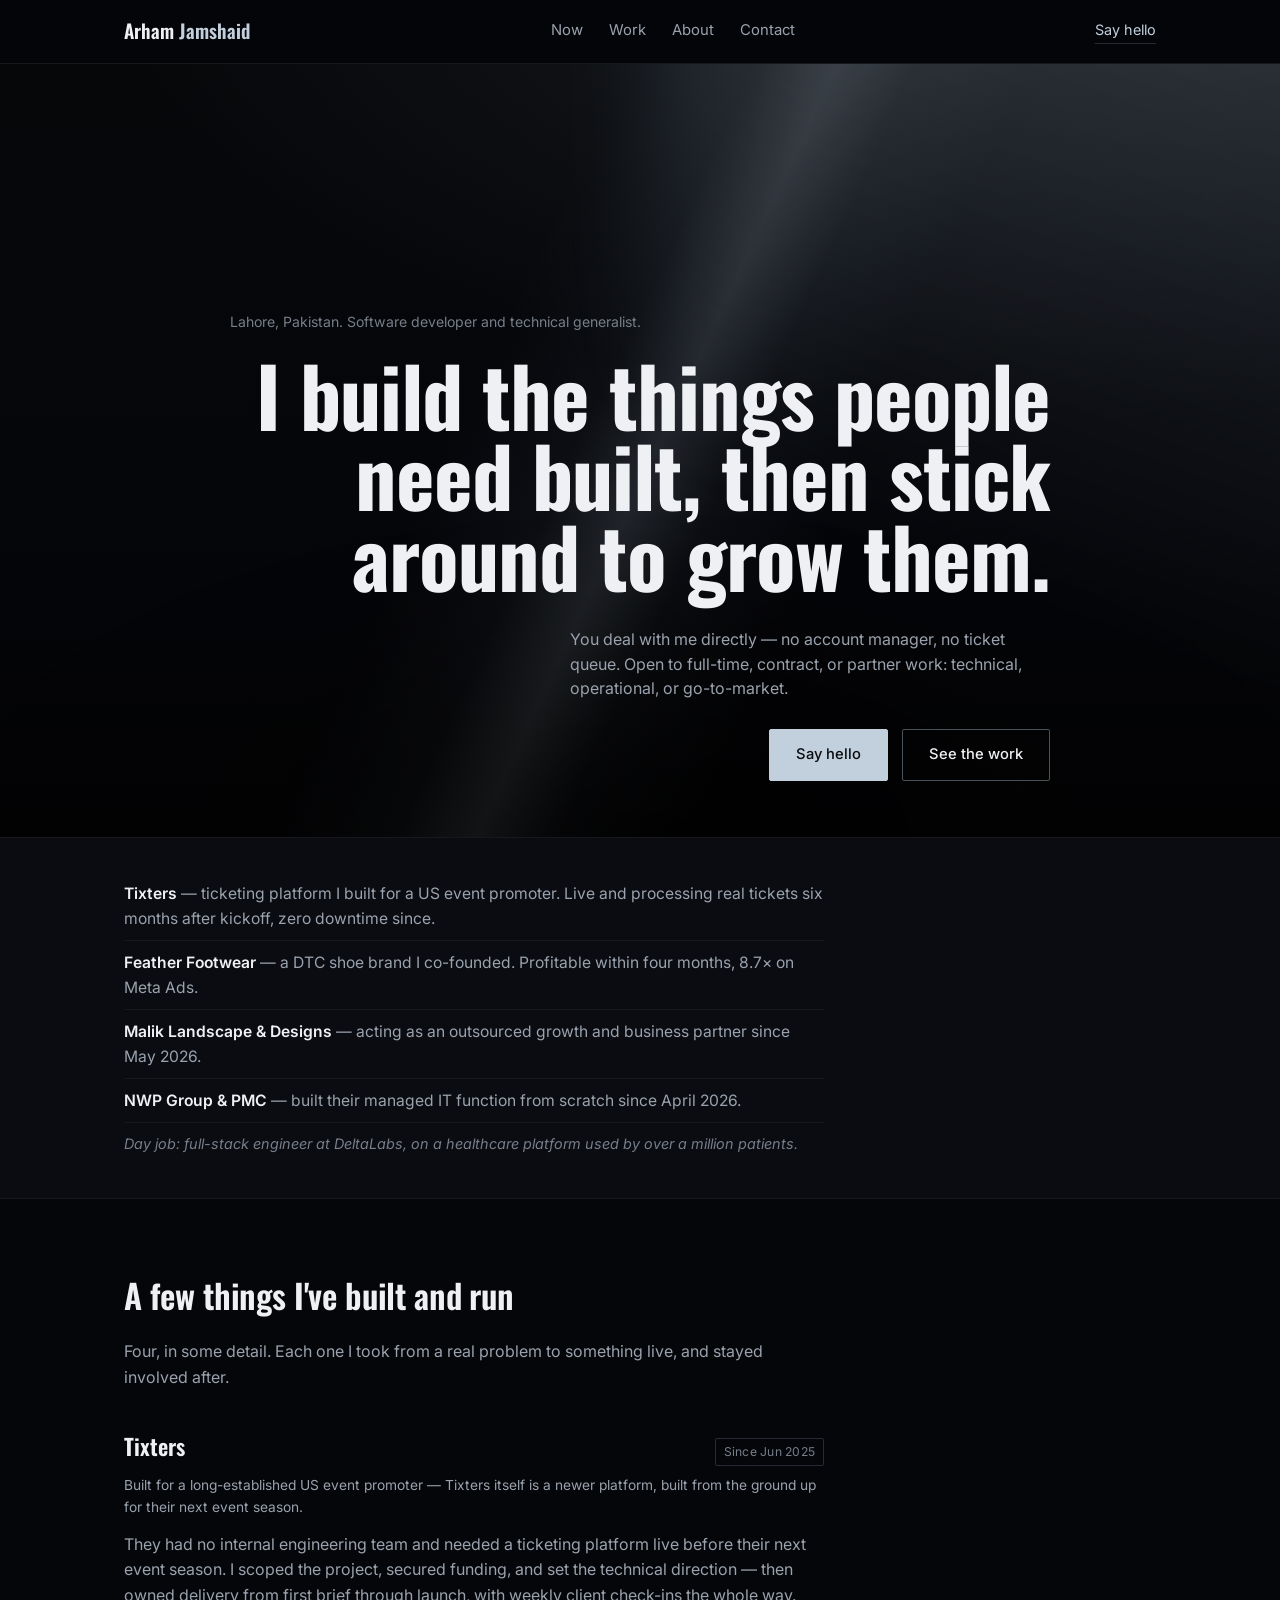
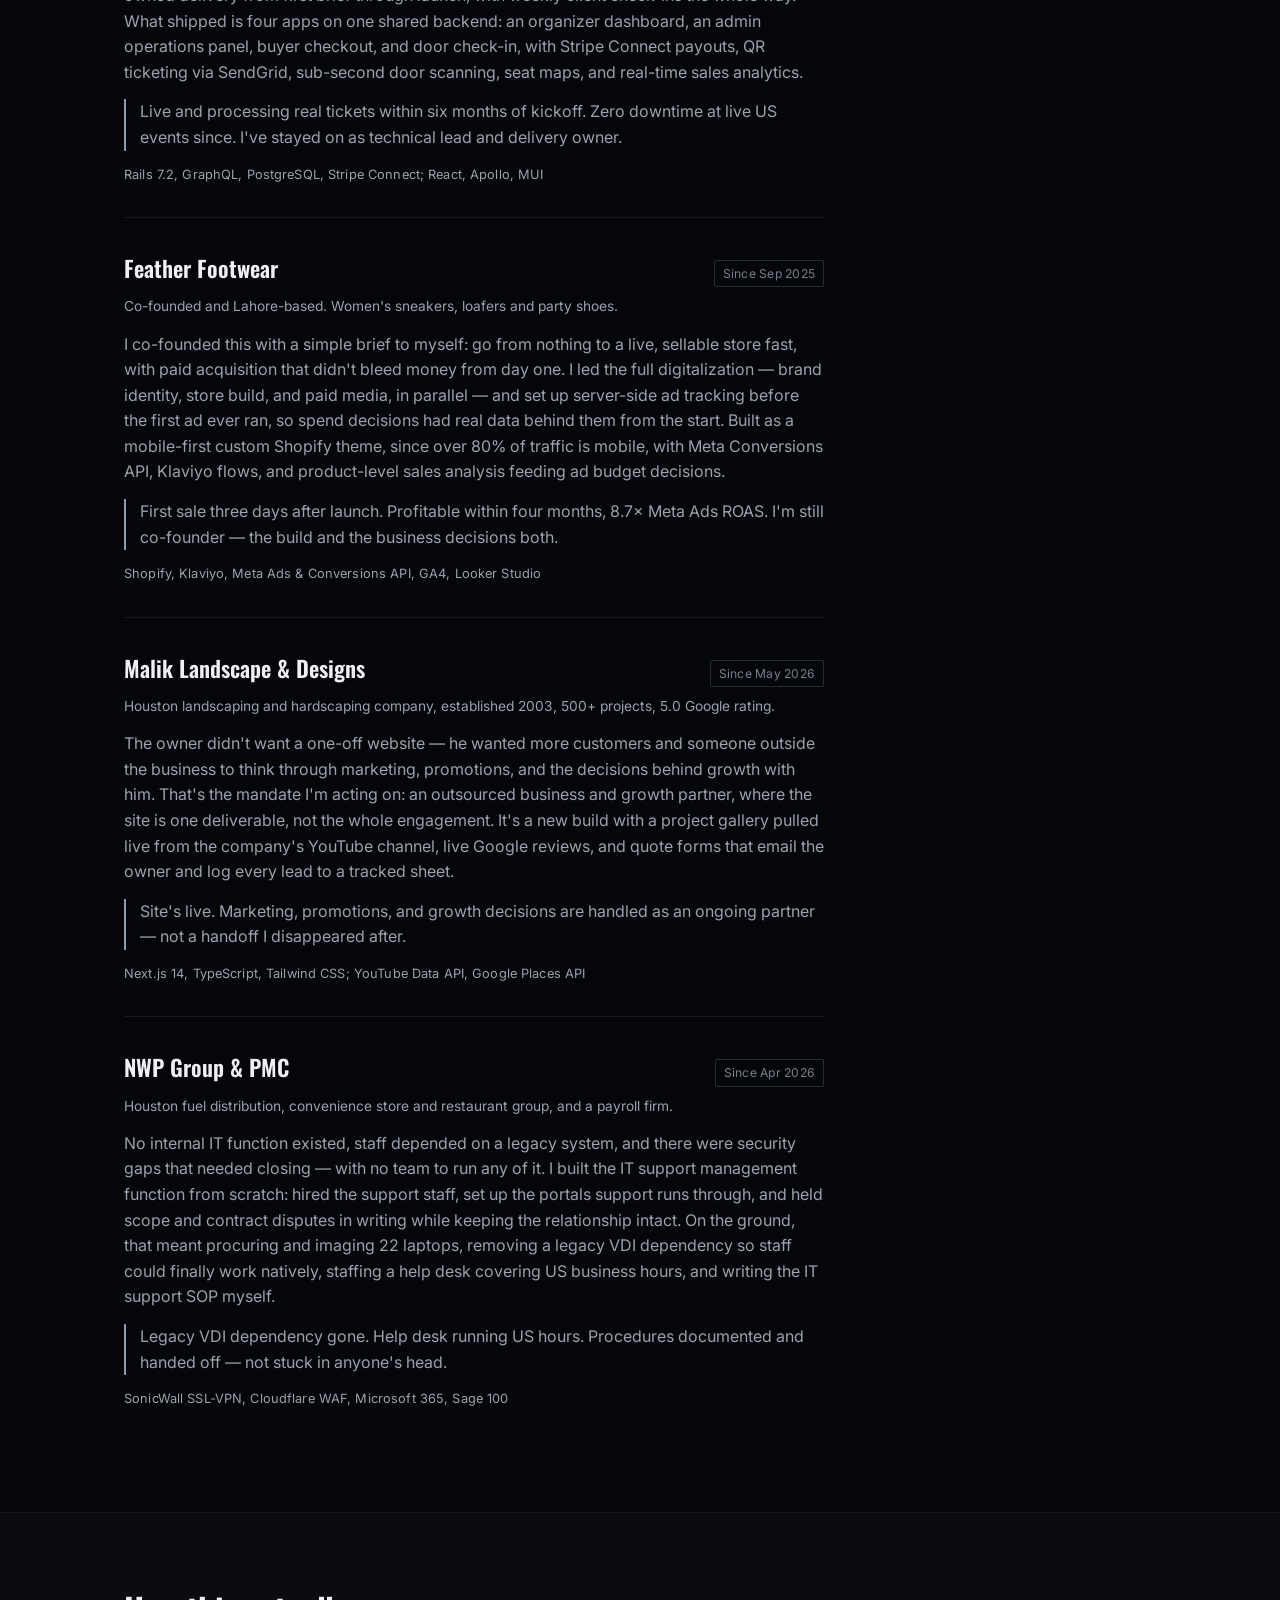
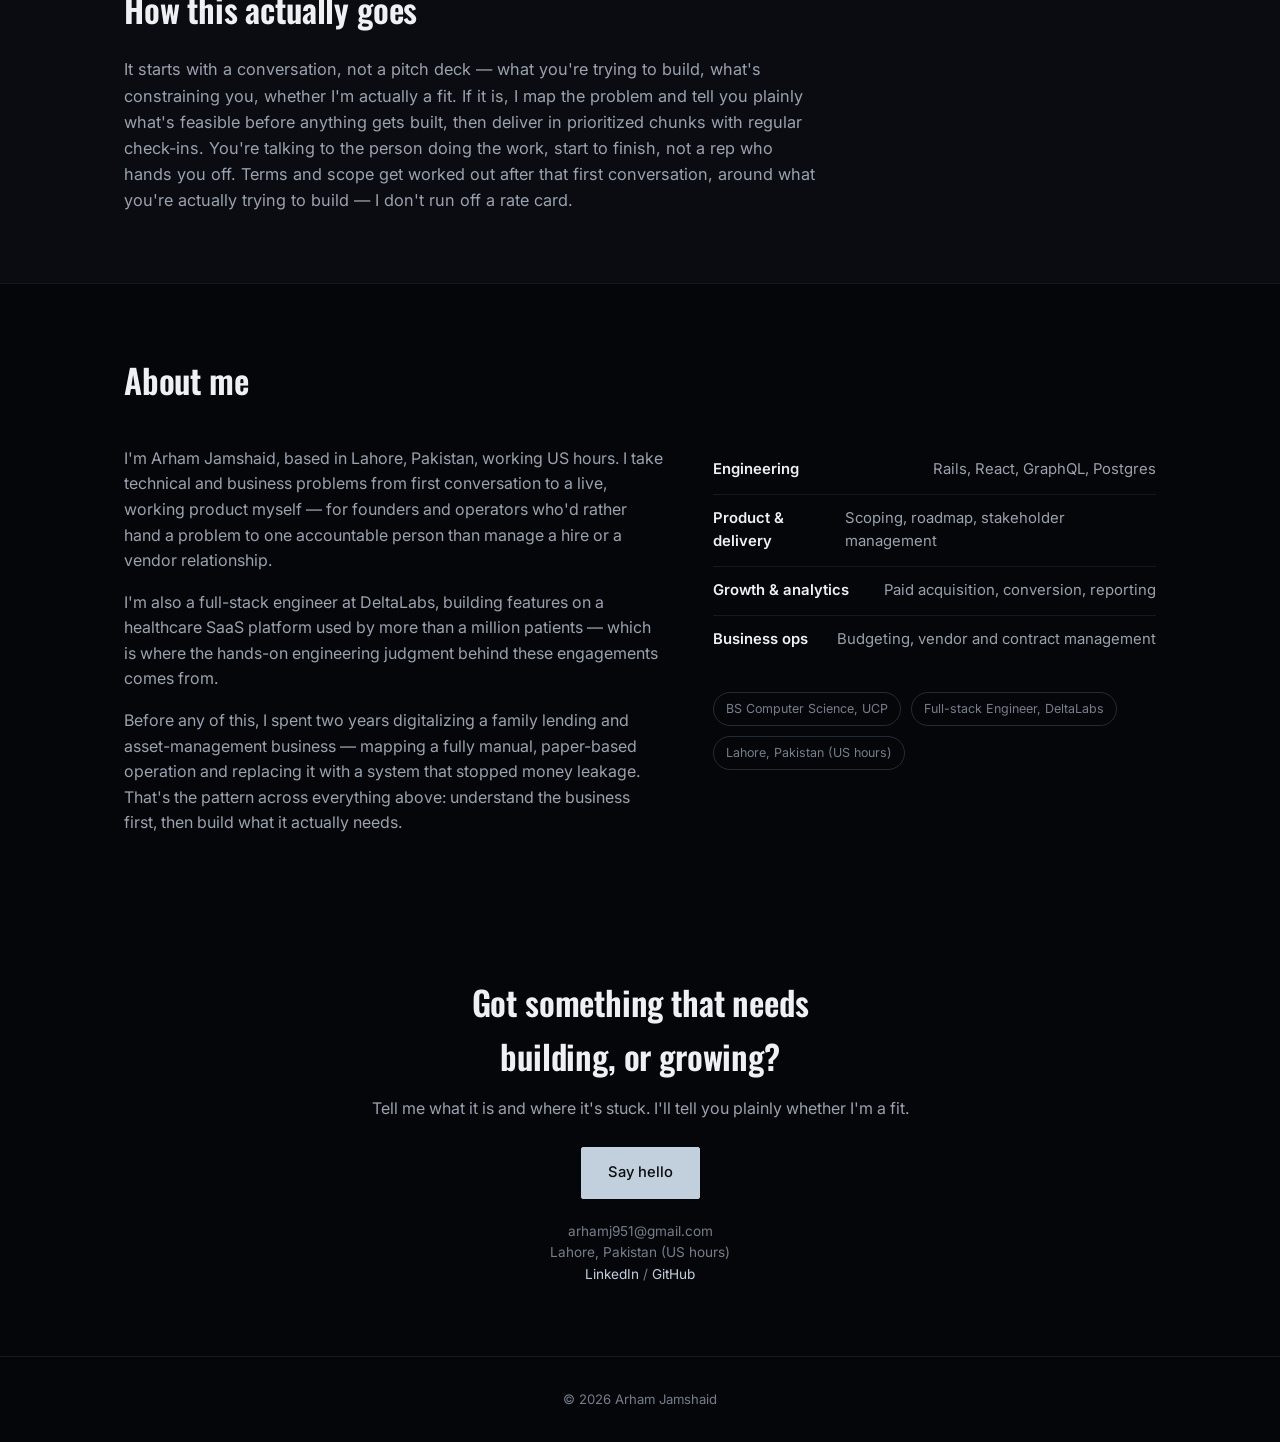
==== commit 6a7f89d5: "Apply chosen cinematic title-card design across the whole site" ====
--- a/index.html
+++ b/index.html
@@ -7,7 +7,7 @@
 <meta name="description" content="I build and grow the things founders and operators need — technical, operational, or go-to-market. Based in Lahore, Pakistan.">
 <link rel="preconnect" href="https://fonts.googleapis.com">
 <link rel="preconnect" href="https://fonts.gstatic.com" crossorigin>
-<link href="https://fonts.googleapis.com/css2?family=Fraunces:opsz,wght@9..144,460;9..144,560;9..144,650&family=IBM+Plex+Sans:wght@400;500;600;700&family=IBM+Plex+Mono:wght@400;500;600&display=swap" rel="stylesheet">
+<link href="https://fonts.googleapis.com/css2?family=Oswald:wght@500;600;700&family=Inter:wght@400;500;600;700&display=swap" rel="stylesheet">
 <link rel="stylesheet" href="styles.css">
 </head>
 <body>
@@ -33,6 +33,8 @@
 </header>
 
 <section class="hero">
+  <div class="light-streak"></div>
+  <div class="grain-vignette"></div>
   <div class="wrap">
     <div class="hero-byline">Lahore, Pakistan. Software developer and technical generalist.</div>
     <h1 class="headline">I build the things people need built, then stick around to grow them.</h1>
--- a/styles.css
+++ b/styles.css
@@ -1,30 +1,26 @@
 /* ============================================================
-   Design tokens — "the ledger"
-   Subject: a contractor who takes on problems other people can't
-   or won't own themselves, works them end to end, and keeps a
-   plain record of what happened. The palette and type are drawn
-   from that world — ink, paper, worn brass, a single wax-seal
-   red used once — not from "dark SaaS." No literal fandom
+   Design tokens — cinematic title-card direction (chosen by
+   Arham from three mockups). Near-black, one cold steel-blue
+   accent, a single dramatic light-beam moment in the hero only.
+   Oswald (display) + Inter (body) — no literal character/fandom
    references anywhere below this comment.
    ============================================================ */
 :root {
-  --bg: #15120e;
-  --bg-raised: #1c1812;
-  --bg-panel: #211b14;
-  --rule: #352a1c;
-  --rule-soft: #251f16;
-  --text: #ece5d6;
-  --text-dim: #a89a84;
-  --text-faint: #938669;
-  --brass: #a9803f;
-  --brass-soft: #a9803f1f;
-  --brass-text: #c89b5c;
-  --brass-glow: #a9803f3d;
-  --seal: #8a3326;
-
-  --font-display: "Fraunces", Georgia, serif;
-  --font-body: "IBM Plex Sans", -apple-system, BlinkMacSystemFont, "Segoe UI", sans-serif;
-  --font-mono: "IBM Plex Mono", "SFMono-Regular", Menlo, monospace;
+  --bg: #05060a;
+  --bg-2: #0a0c12;
+  --rule: #262b33;
+  --rule-soft: #16181d;
+  --ink: #eef0f3;
+  --ink-dim: #9aa2ad;
+  --ink-faint: #767e89;
+  --ink-faintest: #4b5159;
+  --steel: #8a9bb0;
+  --steel-bright: #c2cfdc;
+  --steel-soft: #8a9bb01f;
+  --steel-glow: #8a9bb040;
+
+  --font-display: "Oswald", sans-serif;
+  --font-body: "Inter", -apple-system, BlinkMacSystemFont, "Segoe UI", sans-serif;
 
   --maxw: 1080px;
   --maxw-narrow: 700px;
@@ -41,33 +37,21 @@
 body {
   margin: 0;
   background: var(--bg);
-  color: var(--text);
+  color: var(--ink);
   font-family: var(--font-body);
   line-height: 1.6;
   -webkit-font-smoothing: antialiased;
   position: relative;
 }
 
-/* Paper grain — reads as a surface, not a screen */
-body::before {
-  content: "";
-  position: fixed;
-  inset: 0;
-  z-index: 1;
-  pointer-events: none;
-  opacity: 0.035;
-  mix-blend-mode: overlay;
-  background-image: url("data:image/svg+xml,%3Csvg xmlns='http://www.w3.org/2000/svg' width='180' height='180'%3E%3Cfilter id='n'%3E%3CfeTurbulence type='fractalNoise' baseFrequency='0.85' numOctaves='2' stitchTiles='stitch'/%3E%3C/filter%3E%3Crect width='100%25' height='100%25' filter='url(%23n)'/%3E%3C/svg%3E");
-}
-
 header.site-nav, main, section, footer.site-footer { position: relative; z-index: 2; }
 
 img, svg { max-width: 100%; }
 
-a { color: var(--brass-text); text-decoration: none; }
-a:hover { text-decoration: underline; text-decoration-color: var(--seal); text-underline-offset: 3px; }
+a { color: var(--steel-bright); text-decoration: none; }
+a:hover { text-decoration: underline; }
 a:focus-visible, button:focus-visible {
-  outline: 2px solid var(--brass-text);
+  outline: 2px solid var(--steel-bright);
   outline-offset: 2px;
 }
 
@@ -82,7 +66,7 @@
   position: sticky;
   top: 0;
   z-index: 50;
-  background: rgba(21, 18, 14, 0.88);
+  background: rgba(5, 6, 10, 0.88);
   backdrop-filter: blur(10px);
   border-bottom: 1px solid var(--rule-soft);
 }
@@ -98,15 +82,15 @@
 
 .brand {
   font-family: var(--font-display);
-  font-size: 1.25rem;
   font-weight: 600;
-  color: var(--text);
-}
-.brand span { color: var(--brass-text); }
+  font-size: 1.2rem;
+  color: var(--ink);
+}
+.brand span { color: var(--steel-bright); }
 
 nav.links { display: flex; gap: 26px; }
 nav.links a {
-  color: var(--text-dim);
+  color: var(--ink-dim);
   font-size: 0.93rem;
   position: relative;
 }
@@ -116,25 +100,25 @@
   left: 0; right: 100%;
   bottom: -4px;
   height: 1px;
-  background: var(--brass);
+  background: var(--steel);
   transition: right 0.22s ease;
 }
-nav.links a:hover { color: var(--text); text-decoration: none; }
+nav.links a:hover { color: var(--ink); text-decoration: none; }
 nav.links a:hover::after { right: 0; }
 
 .nav-cta {
-  color: var(--brass-text);
+  color: var(--steel-bright);
   font-size: 0.9rem;
-  border-bottom: 1px solid var(--brass-glow);
+  border-bottom: 1px solid var(--steel-glow);
   padding-bottom: 2px;
 }
-.nav-cta:hover { border-color: var(--brass); text-decoration: none; }
+.nav-cta:hover { border-color: var(--steel); text-decoration: none; }
 
 .menu-toggle {
   display: none;
   background: none;
   border: 1px solid var(--rule);
-  color: var(--text);
+  color: var(--ink);
   padding: 8px 12px;
   border-radius: 2px;
   font-family: var(--font-body);
@@ -142,230 +126,207 @@
 
 .mobile-panel { display: none; }
 
-/* ---------- Hero ---------- */
+/* ---------- Hero — the one bold, cinematic moment on the page ---------- */
 .hero {
   position: relative;
   overflow: hidden;
-  padding: 58px 0 46px;
+  min-height: 86vh;
+  display: flex;
+  flex-direction: column;
+  justify-content: flex-end;
+  padding: 72px 0 56px;
   border-bottom: 1px solid var(--rule-soft);
-  background: linear-gradient(175deg, var(--bg) 0%, var(--bg-raised) 100%);
-}
-
-.hero .wrap { position: relative; z-index: 2; max-width: var(--maxw-narrow); }
+  isolation: isolate;
+}
+
+.hero::before {
+  content: "";
+  position: absolute;
+  inset: 0;
+  z-index: 0;
+  background:
+    radial-gradient(ellipse 140% 100% at 85% -10%, rgba(138,155,176,0.14), transparent 55%),
+    linear-gradient(180deg, #060709 0%, #05060a 55%, #030304 100%);
+}
+
+.light-streak {
+  position: absolute;
+  inset: 0;
+  z-index: 1;
+  pointer-events: none;
+  background: linear-gradient(
+    115deg,
+    transparent 0%,
+    transparent 38%,
+    rgba(138, 155, 176, 0.05) 46%,
+    rgba(180, 196, 212, 0.16) 51%,
+    rgba(138, 155, 176, 0.05) 56%,
+    transparent 64%,
+    transparent 100%
+  );
+  mix-blend-mode: screen;
+}
+
+.light-streak::after {
+  content: "";
+  position: absolute;
+  top: -20%;
+  right: -10%;
+  width: 60%;
+  height: 140%;
+  background: linear-gradient(200deg, rgba(140, 160, 182, 0.22), transparent 60%);
+  filter: blur(40px);
+}
+
+.grain-vignette {
+  position: absolute;
+  inset: 0;
+  z-index: 2;
+  pointer-events: none;
+  background: radial-gradient(ellipse 90% 70% at 50% 100%, rgba(0,0,0,0.55), transparent 60%);
+}
+
+@media (prefers-reduced-motion: no-preference) {
+  .light-streak { animation: sweep-in 1.8s cubic-bezier(0.16, 1, 0.3, 1) both; }
+  .hero-byline, h1.headline, .hero-sub, .hero-ctas { animation: rise-in 1s cubic-bezier(0.16, 1, 0.3, 1) both; }
+  .hero-byline { animation-delay: 0.05s; }
+  h1.headline { animation-delay: 0.15s; }
+  .hero-sub { animation-delay: 0.35s; }
+  .hero-ctas { animation-delay: 0.45s; }
+}
+@keyframes sweep-in { from { opacity: 0; transform: translateX(6%); } to { opacity: 1; transform: translateX(0); } }
+@keyframes rise-in { from { opacity: 0; transform: translateY(14px); } to { opacity: 1; transform: translateY(0); } }
+
+.hero .wrap { position: relative; z-index: 4; }
 
 .hero-byline {
-  font-family: var(--font-mono);
-  font-size: 0.85rem;
-  color: var(--text-faint);
-  margin-bottom: 18px;
+  font-size: 0.88rem;
+  color: var(--ink-faint);
+  margin-bottom: 20px;
 }
 
 h1.headline {
   font-family: var(--font-display);
-  font-optical-sizing: auto;
-  font-weight: 560;
-  font-size: clamp(2rem, 4.6vw, 2.9rem);
+  font-weight: 700;
+  font-size: clamp(2.3rem, 6.4vw, 5.2rem);
+  line-height: 0.98;
   letter-spacing: -0.012em;
-  line-height: 1.14;
-  margin: 0 0 18px;
-  max-width: 650px;
-  color: var(--text);
+  margin: 0 0 32px;
+  color: var(--ink);
+  text-align: right;
   text-wrap: balance;
+  margin-left: auto;
+  max-width: 820px;
 }
 
 .hero-sub {
-  font-size: 1.02rem;
-  color: var(--text-dim);
-  max-width: 560px;
+  font-size: 1rem;
+  line-height: 1.55;
+  color: var(--ink-dim);
+  max-width: 480px;
   margin: 0 0 28px;
-}
-
-.hero-ctas { display: flex; gap: 14px; flex-wrap: wrap; }
+  margin-left: auto;
+}
+
+.hero-ctas { display: flex; gap: 14px; flex-wrap: wrap; justify-content: flex-end; }
 
 .btn {
   display: inline-block;
-  padding: 11px 22px;
+  padding: 13px 26px;
   font-size: 0.92rem;
-  font-weight: 600;
-  font-family: var(--font-body);
-  transition: transform 0.2s ease, box-shadow 0.2s ease, background 0.2s ease, border-color 0.2s ease;
+  font-weight: 500;
+  border-radius: 2px;
+  transition: transform 0.2s ease, box-shadow 0.2s ease, background 0.2s ease, border-color 0.2s ease, color 0.2s ease;
 }
 .btn-primary {
-  background: var(--brass);
-  color: #171107;
-  clip-path: polygon(8px 0, 100% 0, 100% 100%, 0 100%, 0 8px);
-}
-.btn-primary:hover { background: var(--brass-text); text-decoration: none; transform: translateY(-1px); box-shadow: 0 8px 22px -8px var(--brass-glow); }
+  background: var(--steel-bright);
+  color: #0a0c10;
+  border: 1px solid var(--steel-bright);
+}
+.btn-primary:hover { background: #d7e0ea; border-color: #d7e0ea; text-decoration: none; transform: translateY(-1px); }
 .btn-ghost {
-  border: 1px solid var(--rule);
-  color: var(--text-dim);
-}
-.btn-ghost:hover { border-color: var(--text-faint); color: var(--text); text-decoration: none; transform: translateY(-1px); }
+  border: 1px solid var(--ink-faintest);
+  color: var(--ink);
+  background: transparent;
+}
+.btn-ghost:hover { border-color: var(--steel); color: var(--steel-bright); text-decoration: none; transform: translateY(-1px); }
 
 /* ---------- Now ---------- */
 .now-section {
   border-bottom: 1px solid var(--rule-soft);
-  background: var(--bg-raised);
+  background: var(--bg-2);
   padding: 34px 0;
 }
-.now-list {
-  list-style: none;
-  margin: 0;
-  padding: 0;
-  max-width: var(--maxw-narrow);
-}
-.now-list li {
-  color: var(--text-dim);
-  font-size: 0.98rem;
-  padding: 9px 0;
-  border-bottom: 1px solid var(--rule-soft);
-}
+.now-list { list-style: none; margin: 0; padding: 0; max-width: var(--maxw-narrow); }
+.now-list li { color: var(--ink-dim); font-size: 0.98rem; padding: 9px 0; border-bottom: 1px solid var(--rule-soft); }
 .now-list li:last-child { border-bottom: none; }
-.now-list li strong, .now-list a strong { color: var(--text); font-weight: 600; }
+.now-list li strong, .now-list a strong { color: var(--ink); font-weight: 600; }
 .now-list a { color: inherit; }
-.now-list a:hover strong { color: var(--brass-text); }
-.now-day {
-  color: var(--text-faint) !important;
-  font-size: 0.88rem !important;
-  font-family: var(--font-mono);
-}
-
-/* ---------- Section shells — no eyebrow chrome; the heading carries it ---------- */
+.now-list a:hover strong { color: var(--steel-bright); }
+.now-day { color: var(--ink-faint) !important; font-size: 0.9rem !important; font-style: italic; }
+
+/* ---------- Section shells ---------- */
 section { padding: 70px 0; }
 .section-head { max-width: var(--maxw-narrow); margin-bottom: 38px; }
 h2.section-title {
   font-family: var(--font-display);
-  font-weight: 560;
-  font-size: clamp(1.75rem, 3.2vw, 2.25rem);
-  letter-spacing: -0.008em;
+  font-weight: 600;
+  font-size: clamp(1.6rem, 3vw, 2.1rem);
+  letter-spacing: -0.005em;
   margin: 0 0 12px;
-  color: var(--text);
+  color: var(--ink);
   text-wrap: balance;
 }
-.section-desc { color: var(--text-dim); font-size: 1rem; }
+.section-desc { color: var(--ink-dim); font-size: 1rem; }
 
 #work { background: var(--bg); }
 
-/* ---------- Work — each entry carries its own filed date, like a ledger ---------- */
-.case {
-  max-width: var(--maxw-narrow);
-  border-top: 1px solid var(--rule-soft);
-  padding: 32px 0;
-}
+/* ---------- Work ---------- */
+.case { max-width: var(--maxw-narrow); border-top: 1px solid var(--rule-soft); padding: 32px 0; }
 .case:first-of-type { border-top: none; padding-top: 0; }
 
-.case-head {
-  display: flex;
-  justify-content: space-between;
-  align-items: baseline;
-  flex-wrap: wrap;
-  gap: 10px;
-  margin-bottom: 8px;
-}
-.case-client {
-  font-family: var(--font-display);
-  font-weight: 560;
-  font-size: 1.5rem;
-  color: var(--text);
-  margin: 0;
-}
-.case-tag {
-  font-size: 0.86rem;
-  color: var(--text-faint);
-  margin: 0 0 16px;
-}
+.case-head { display: flex; justify-content: space-between; align-items: baseline; flex-wrap: wrap; gap: 10px; margin-bottom: 8px; }
+.case-client { font-family: var(--font-display); font-weight: 600; font-size: 1.4rem; color: var(--ink); margin: 0; }
+.case-tag { font-size: 0.86rem; color: var(--ink-faint); margin: 0 0 16px; }
 .case-status {
-  font-family: var(--font-mono);
-  font-size: 0.78rem;
-  color: var(--text-faint);
+  font-size: 0.76rem;
+  color: var(--ink-faint);
   white-space: nowrap;
   border: 1px solid var(--rule);
   padding: 3px 8px;
   border-radius: 2px;
-}
-.case p { margin: 0 0 14px; color: var(--text-dim); }
-
-.case-result {
-  color: var(--text);
-  border-left: 2px solid var(--seal);
-  padding-left: 14px;
-}
-
-.case p.stack-line {
-  font-family: var(--font-mono);
-  font-size: 0.78rem;
-  color: var(--text-faint);
-  margin-top: -2px;
-  margin-bottom: 0;
-}
+  letter-spacing: 0.02em;
+}
+.case p { margin: 0 0 14px; color: var(--ink-dim); }
+.case-result { color: var(--ink); border-left: 2px solid var(--steel); padding-left: 14px; }
+.stack-line { font-size: 0.8rem; color: var(--ink-faint); margin-top: -2px; margin-bottom: 0 !important; letter-spacing: 0.01em; }
 
 /* ---------- How this goes ---------- */
-#how { background: var(--bg-raised); border-top: 1px solid var(--rule-soft); border-bottom: 1px solid var(--rule-soft); }
+#how { background: var(--bg-2); border-top: 1px solid var(--rule-soft); border-bottom: 1px solid var(--rule-soft); }
 .how-head { margin-bottom: 20px; }
-.how-copy {
-  max-width: var(--maxw-narrow);
-  color: var(--text-dim);
-  font-size: 1.02rem;
-  margin: 0;
-}
+.how-copy { max-width: var(--maxw-narrow); color: var(--ink-dim); font-size: 1.02rem; margin: 0; }
 
 /* ---------- About ---------- */
-.about-grid {
-  display: grid;
-  grid-template-columns: 1.1fr 0.9fr;
-  gap: 48px;
-  align-items: start;
-}
-.about-copy p { color: var(--text-dim); margin: 0 0 16px; }
+.about-grid { display: grid; grid-template-columns: 1.1fr 0.9fr; gap: 48px; align-items: start; }
+.about-copy p { color: var(--ink-dim); margin: 0 0 16px; }
 .about-copy p:last-child { margin-bottom: 0; }
 
 .skill-list { list-style: none; margin: 0; padding: 0; }
-.skill-list li {
-  display: flex;
-  justify-content: space-between;
-  padding: 12px 0;
-  border-bottom: 1px solid var(--rule-soft);
-  color: var(--text-dim);
-  font-size: 0.93rem;
-}
+.skill-list li { display: flex; justify-content: space-between; padding: 12px 0; border-bottom: 1px solid var(--rule-soft); color: var(--ink-dim); font-size: 0.93rem; }
 .skill-list li:last-child { border-bottom: none; }
-.skill-list span.role { color: var(--text); font-weight: 600; }
-
-.credentials {
-  margin-top: 28px;
-  display: flex;
-  flex-wrap: wrap;
-  gap: 10px;
-}
-.pill {
-  font-family: var(--font-mono);
-  font-size: 0.76rem;
-  color: var(--text-faint);
-  border: 1px solid var(--rule);
-  padding: 6px 10px;
-  border-radius: 2px;
-}
+.skill-list span.role { color: var(--ink); font-weight: 600; }
+
+.credentials { margin-top: 28px; display: flex; flex-wrap: wrap; gap: 10px; }
+.pill { font-size: 0.78rem; color: var(--ink-faint); border: 1px solid var(--rule); padding: 6px 12px; border-radius: 20px; }
 
 /* ---------- Contact ---------- */
 #contact { text-align: center; }
 .contact-box { max-width: 540px; margin: 0 auto; }
 .contact-box h2 { margin-top: 0; }
 .contact-box .section-desc { margin: 0 auto 26px; }
-.contact-meta {
-  margin-top: 22px;
-  font-family: var(--font-mono);
-  font-size: 0.82rem;
-  color: var(--text-faint);
-}
-
-footer.site-footer {
-  border-top: 1px solid var(--rule-soft);
-  padding: 32px 0;
-  text-align: center;
-  color: var(--text-faint);
-  font-family: var(--font-mono);
-  font-size: 0.78rem;
-}
+.contact-meta { margin-top: 22px; font-size: 0.85rem; color: var(--ink-faint); }
+
+footer.site-footer { border-top: 1px solid var(--rule-soft); padding: 32px 0; text-align: center; color: var(--ink-faint); font-size: 0.82rem; }
 
 /* ---------- Responsive ---------- */
 @media (max-width: 860px) {
@@ -386,12 +347,10 @@
     border-bottom: 1px solid var(--rule-soft);
     background: var(--bg);
   }
-  .mobile-panel a {
-    padding: 12px 4px;
-    color: var(--text-dim);
-    border-bottom: 1px solid var(--rule-soft);
-  }
-  .hero { padding: 44px 0 36px; }
+  .mobile-panel a { padding: 12px 4px; color: var(--ink-dim); border-bottom: 1px solid var(--rule-soft); }
+  .hero { min-height: auto; padding: 48px 0 40px; }
+  h1.headline, .hero-sub { text-align: left; margin-left: 0; }
+  .hero-ctas { justify-content: flex-start; }
   section { padding: 52px 0; }
   .now-section { padding: 28px 0; }
 }
